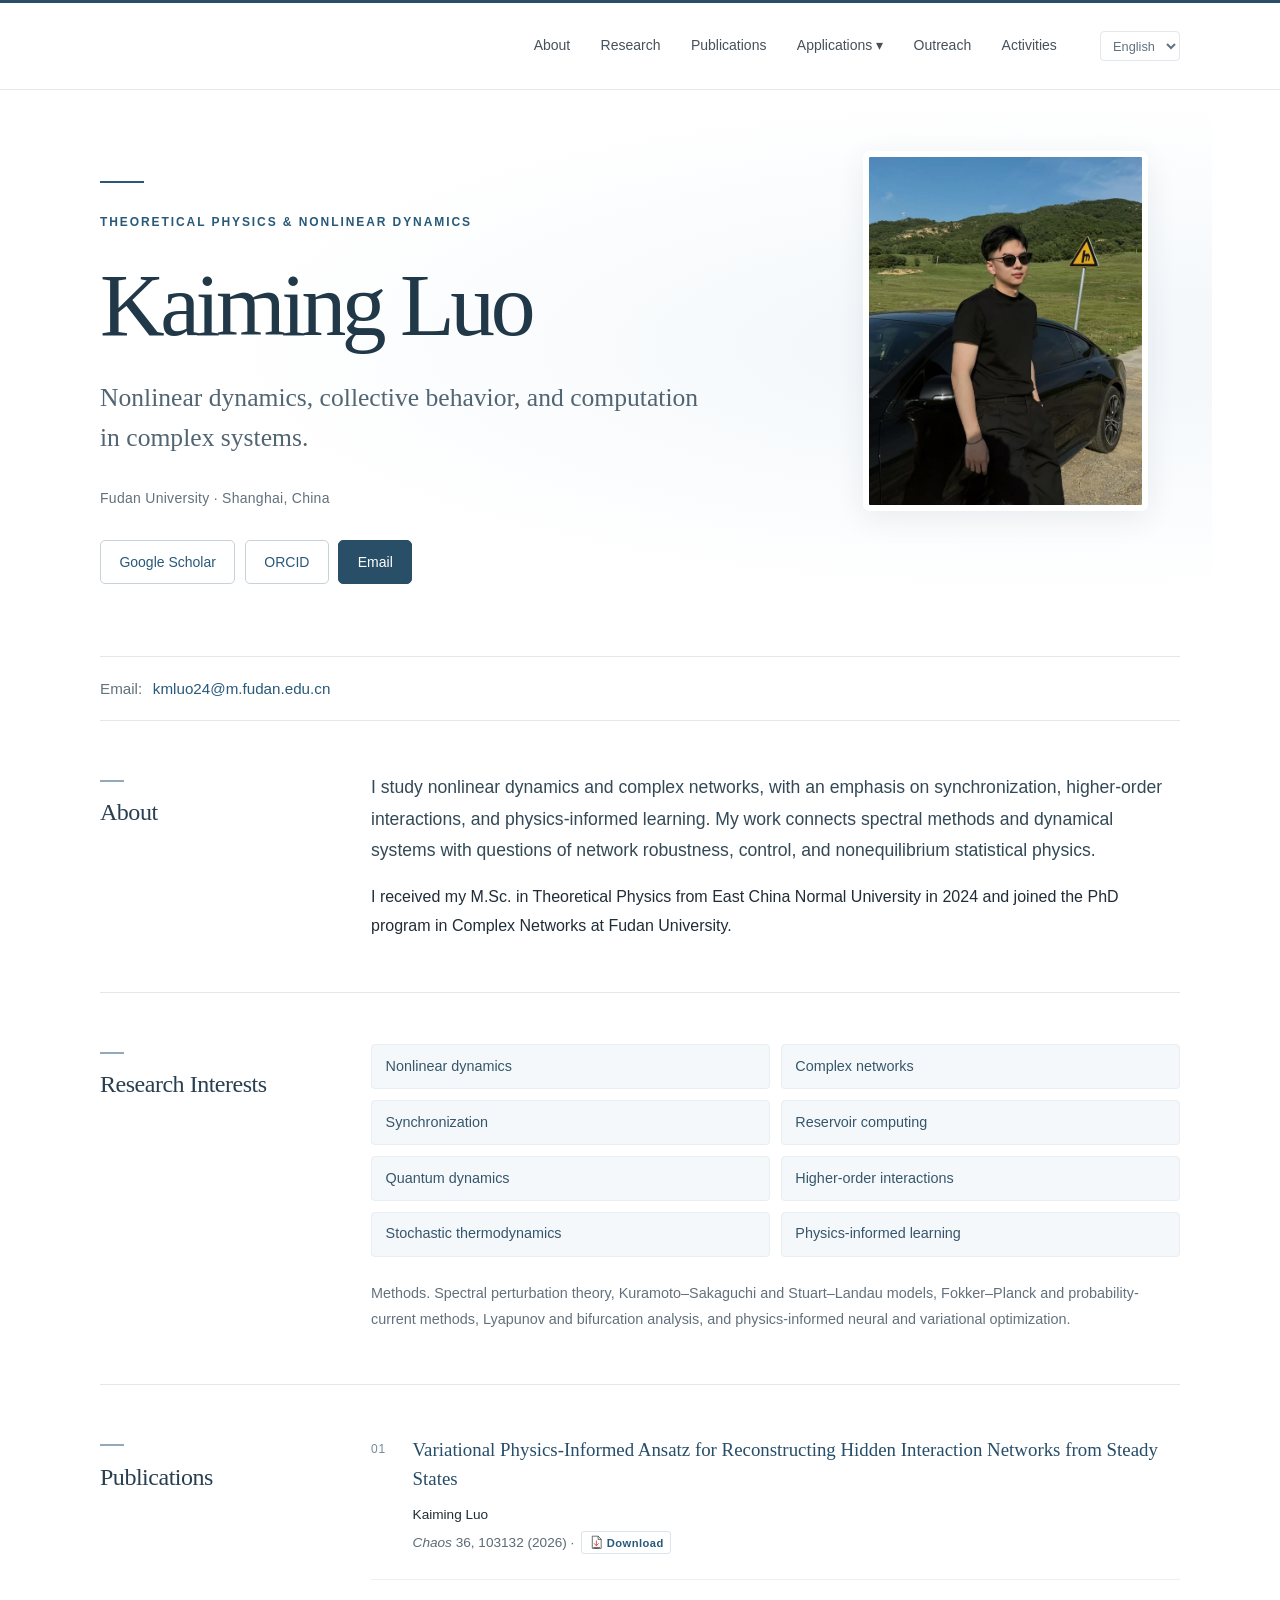
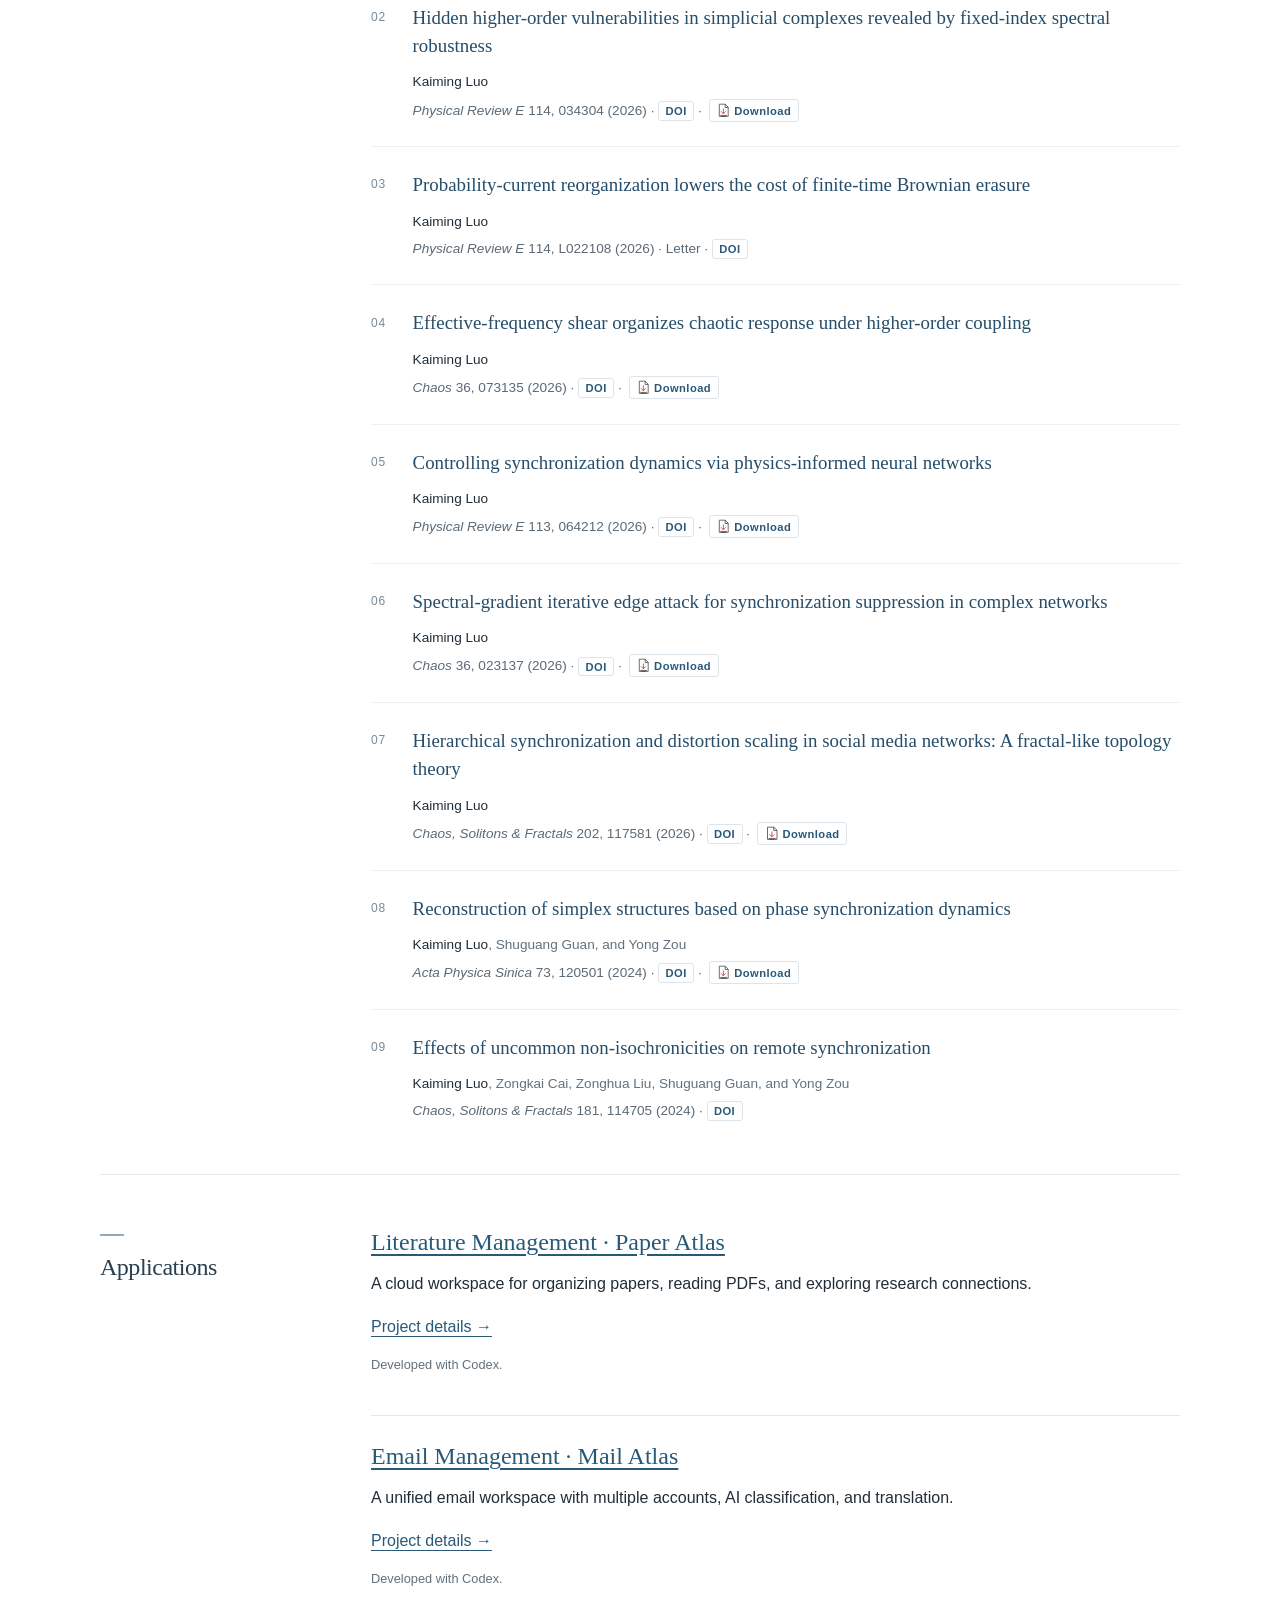
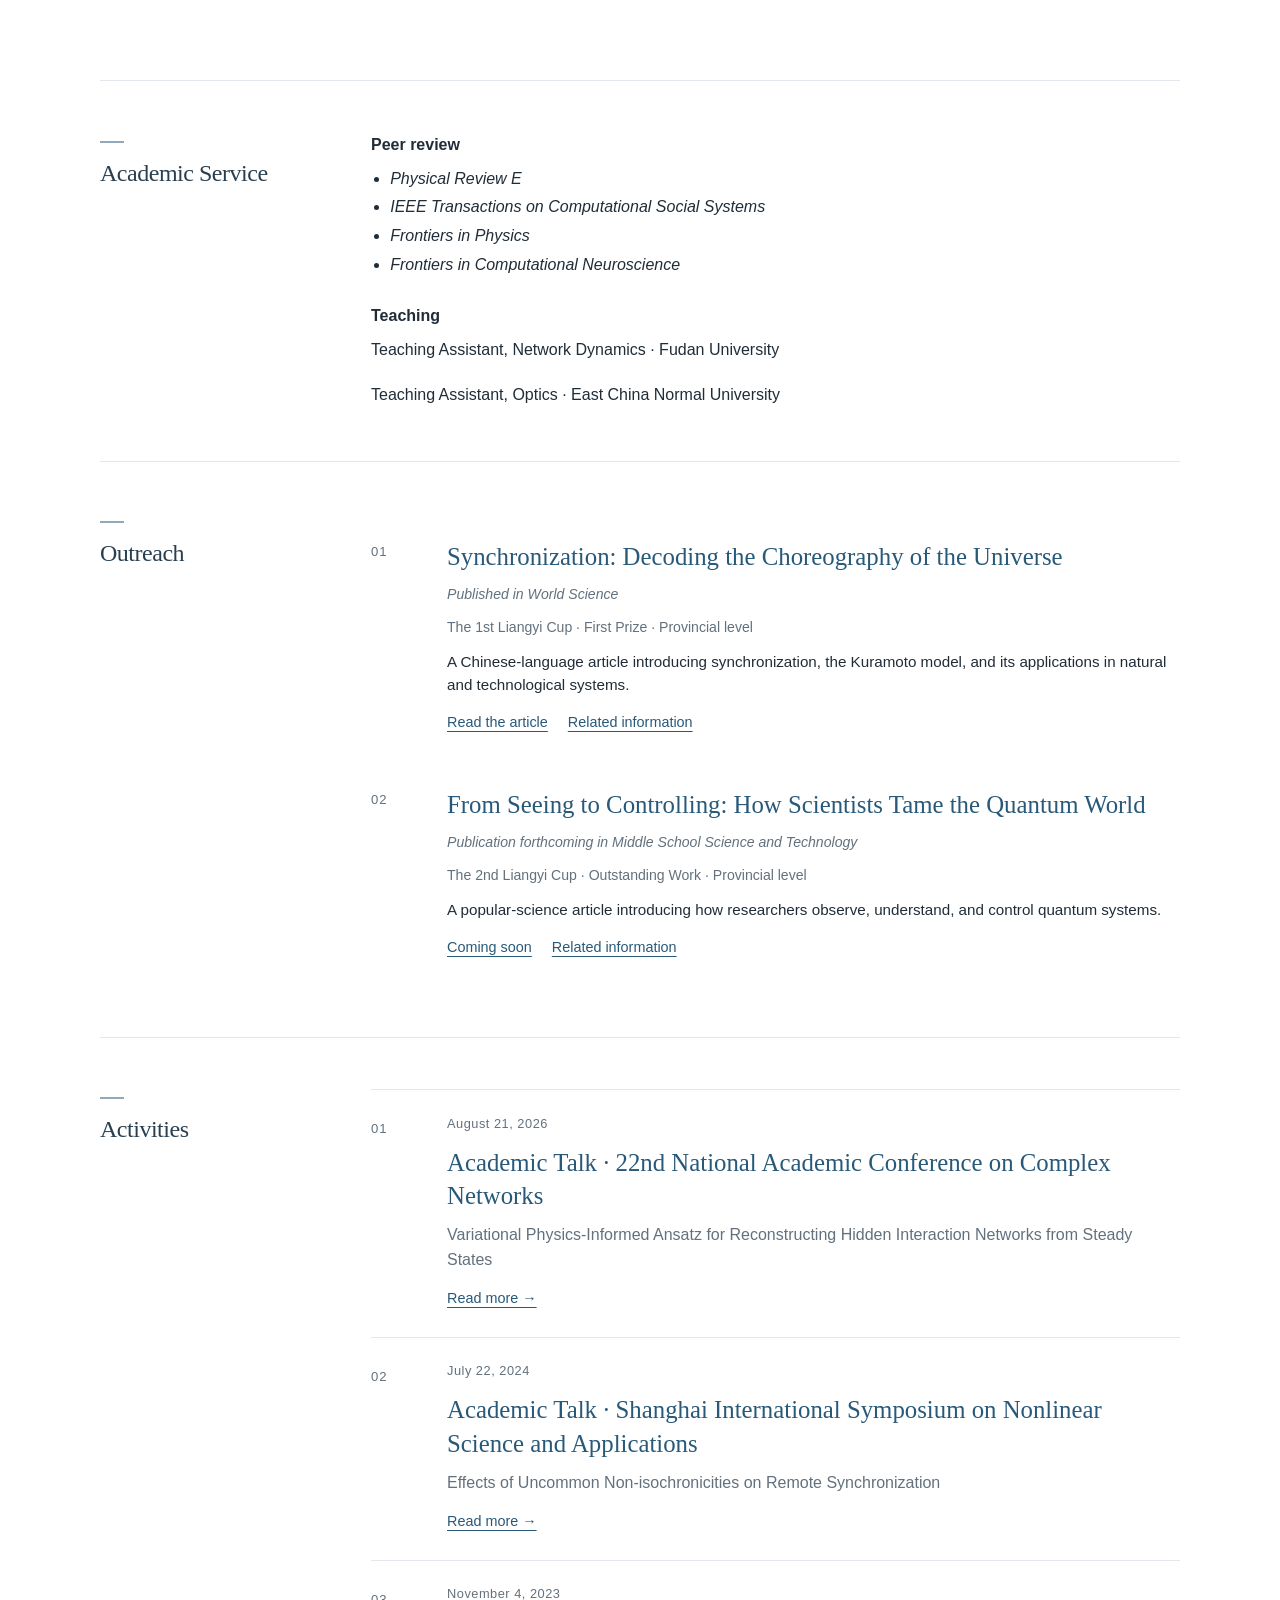
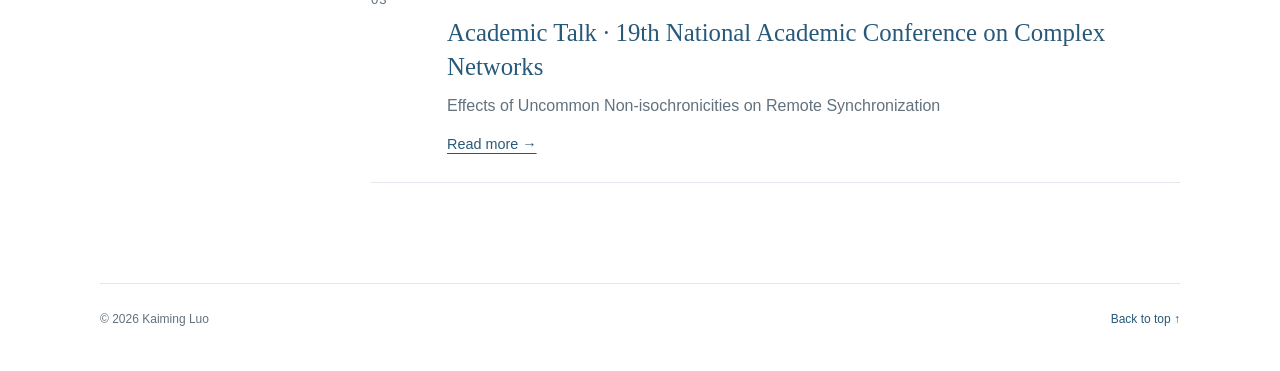
==== index.html @ 59f09edd "Add bilingual application showcase and update Chaos citation" ====
<!doctype html>
<html lang="en">
<head>
  <meta charset="utf-8">
  <meta name="viewport" content="width=device-width, initial-scale=1">
  <meta name="description" content="Kaiming Luo — research interests in nonlinear dynamics, complex networks, synchronization, reservoir computing, and quantum dynamics.">
  <meta name="theme-color" content="#ffffff">
  <title>Kaiming Luo | Academic Website</title>
  <link rel="icon" type="image/svg+xml" href="data:image/svg+xml,%3Csvg xmlns='http://www.w3.org/2000/svg' viewBox='0 0 64 64'%3E%3Crect width='64' height='64' rx='8' fill='%231e4058'/%3E%3Ctext x='32' y='42' text-anchor='middle' font-family='Georgia' font-size='32' fill='white'%3EKL%3C/text%3E%3C/svg%3E">
  <link rel="stylesheet" href="./styles.css?v=20261021">
  <script src="./script.js" defer></script>
  <script src="./activities-data.js" defer></script>
  <script src="./activities.js" defer></script>
  <script src="./language.js?v=20261021" defer></script>
  <script src="./applications.js?v=20261021" defer></script>
</head>
<body>
  <a class="skip-link" href="#main">Skip to content</a>
  <header class="site-header">
    <div class="header-inner">
      
      <nav aria-label="Main navigation">
        <a href="#about">About</a>
        <a href="#research">Research</a>
        <a href="#publications">Publications</a>
        <details class="apps-menu"><summary data-app-text="section">Applications</summary><div class="apps-dropdown"><a href="https://kmluo98.github.io/paper-atlas/" target="_blank" rel="noopener" data-app-text="paper">Literature Management</a><a href="https://kmluo98.github.io/mail/" target="_blank" rel="noopener" data-app-text="mail">Email Management</a></div></details>
        <a href="#outreach">News &amp; Outreach</a>
        <a href="#activities">Activities</a>
      </nav>
      <label class="language-switcher"><span class="sr-only">Language</span><select id="language-select" aria-label="Language"><option value="en">English</option><option value="zh">中文</option></select></label>
    </div>
  </header>

  <main id="main" class="page">
    <section class="intro" id="home" aria-labelledby="name">
      <img class="profile-photo" src="./assets/kaiming-luo.jpg" alt="Kaiming Luo" width="1279" height="1706" fetchpriority="high">
      <p class="eyebrow" data-i18n="eyebrow">Theoretical physics &amp; nonlinear dynamics</p>
      <h1 id="name">Kaiming Luo</h1>
      <p class="intro-text" data-i18n="intro">Nonlinear dynamics, collective behavior,<br class="desktop-break"> and computation in complex systems.</p>
      <p class="affiliation" data-i18n="affiliation">Fudan University · Shanghai, China</p>
      <div class="profile-links" aria-label="Academic profiles and resources">
        <a class="button" href="https://scholar.google.com/citations?user=UyNo1v8AAAAJ&amp;hl=zh-CN">Google Scholar</a>
        <a class="button" href="https://orcid.org/0009-0003-3727-4187">ORCID</a>
        <a class="button" href="mailto:kmluo24@m.fudan.edu.cn">Email</a>
      </div>
    </section>

    <p class="about-email">Email: <a href="mailto:kmluo24@m.fudan.edu.cn">kmluo24@m.fudan.edu.cn</a></p>

    <section class="section" id="about" aria-labelledby="about-title">
      <h2 id="about-title">About</h2>
      <div class="section-content">
<p>I study nonlinear dynamics and complex networks, with an emphasis on synchronization, higher-order interactions, and physics-informed learning. My work connects spectral methods and dynamical systems with questions of network robustness, control, and nonequilibrium statistical physics.</p><p>I received my M.Sc. in Theoretical Physics from East China Normal University in 2024 and joined the PhD program in Complex Networks at Fudan University.</p>
      </div>
    </section>

    <section class="section" id="research" aria-labelledby="research-title">
      <h2 id="research-title">Research Interests</h2>
      <div class="section-content">
<ul class="interests"><li>Nonlinear dynamics</li><li>Complex networks</li><li>Synchronization</li><li>Reservoir computing</li><li>Quantum dynamics</li><li>Higher-order interactions</li><li>Stochastic thermodynamics</li><li>Physics-informed learning</li></ul><p class="research-methods"><strong>Methods.</strong> Spectral perturbation theory, Kuramoto–Sakaguchi and Stuart–Landau models, Fokker–Planck and probability-current methods, Lyapunov and bifurcation analysis, and physics-informed neural and variational optimization.</p>
      </div>
    </section>

    <section class="section" id="publications" aria-labelledby="publications-title">
      <h2 id="publications-title">Publications</h2>
      <div class="section-content">
<ol class="publications"><li><span class="paper-title">Variational Physics-Informed Ansatz for Reconstructing Hidden Interaction Networks from Steady States</span><p class="paper-authors"><strong>Kaiming Luo</strong></p><p class="paper-citation"><em>Chaos</em> 36, 103132 (2026) · <a class="pdf-link" href="https://arxiv.org/pdf/2512.13708" target="_blank" rel="noopener"><img class="pdf-icon" src="./assets/pdf-download.svg" alt="">Download</a></p></li><li><a class="paper-title" href="https://doi.org/10.1103/n4ps-wmd7">Hidden higher-order vulnerabilities in simplicial complexes revealed by fixed-index spectral robustness</a><p class="paper-authors"><strong>Kaiming Luo</strong></p><p class="paper-citation"><em>Physical Review E</em> 114, 034304 (2026) · <a href="https://doi.org/10.1103/n4ps-wmd7">DOI</a> · <a class="pdf-link" href="https://arxiv.org/pdf/2603.24286" target="_blank" rel="noopener"><img class="pdf-icon" src="./assets/pdf-download.svg" alt="">Download</a></p></li><li><a class="paper-title" href="https://doi.org/10.1103/4nmm-611j">Probability-current reorganization lowers the cost of finite-time Brownian erasure</a><p class="paper-authors"><strong>Kaiming Luo</strong></p><p class="paper-citation"><em>Physical Review E</em> 114, L022108 (2026) · Letter · <a href="https://doi.org/10.1103/4nmm-611j">DOI</a></p></li><li><a class="paper-title" href="https://doi.org/10.1063/5.0342399">Effective-frequency shear organizes chaotic response under higher-order coupling</a><p class="paper-authors"><strong>Kaiming Luo</strong></p><p class="paper-citation"><em>Chaos</em> 36, 073135 (2026) · <a href="https://doi.org/10.1063/5.0342399">DOI</a> · <a class="pdf-link" href="https://arxiv.org/pdf/2604.07842" target="_blank" rel="noopener"><img class="pdf-icon" src="./assets/pdf-download.svg" alt="">Download</a></p></li><li><a class="paper-title" href="https://doi.org/10.1103/ymm7-mh1x">Controlling synchronization dynamics via physics-informed neural networks</a><p class="paper-authors"><strong>Kaiming Luo</strong></p><p class="paper-citation"><em>Physical Review E</em> 113, 064212 (2026) · <a href="https://doi.org/10.1103/ymm7-mh1x">DOI</a> · <a class="pdf-link" href="https://arxiv.org/pdf/2601.00178" target="_blank" rel="noopener"><img class="pdf-icon" src="./assets/pdf-download.svg" alt="">Download</a></p></li><li><a class="paper-title" href="https://doi.org/10.1063/5.0311738">Spectral-gradient iterative edge attack for synchronization suppression in complex networks</a><p class="paper-authors"><strong>Kaiming Luo</strong></p><p class="paper-citation"><em>Chaos</em> 36, 023137 (2026) · <a href="https://doi.org/10.1063/5.0311738">DOI</a> · <a class="pdf-link" href="https://arxiv.org/pdf/2505.06489" target="_blank" rel="noopener"><img class="pdf-icon" src="./assets/pdf-download.svg" alt="">Download</a></p></li><li><a class="paper-title" href="https://doi.org/10.1016/j.chaos.2025.117581">Hierarchical synchronization and distortion scaling in social media networks: A fractal-like topology theory</a><p class="paper-authors"><strong>Kaiming Luo</strong></p><p class="paper-citation"><em>Chaos, Solitons &amp; Fractals</em> 202, 117581 (2026) · <a href="https://doi.org/10.1016/j.chaos.2025.117581">DOI</a> · <a class="pdf-link" href="https://arxiv.org/pdf/2505.05769" target="_blank" rel="noopener"><img class="pdf-icon" src="./assets/pdf-download.svg" alt="">Download</a></p></li><li><a class="paper-title" href="https://doi.org/10.7498/aps.73.20240334">Reconstruction of simplex structures based on phase synchronization dynamics</a><p class="paper-authors"><strong>Kaiming Luo</strong>, Shuguang Guan, and Yong Zou</p><p class="paper-citation"><em>Acta Physica Sinica</em> 73, 120501 (2024) · <a href="https://doi.org/10.7498/aps.73.20240334">DOI</a> · <a class="pdf-link" href="./assets/reconstruction-simplex-structures.pdf" download><img class="pdf-icon" src="./assets/pdf-download.svg" alt="">Download</a></p></li><li><a class="paper-title" href="https://doi.org/10.1016/j.chaos.2024.114705">Effects of uncommon non-isochronicities on remote synchronization</a><p class="paper-authors"><strong>Kaiming Luo</strong>, Zongkai Cai, Zonghua Liu, Shuguang Guan, and Yong Zou</p><p class="paper-citation"><em>Chaos, Solitons &amp; Fractals</em> 181, 114705 (2024) · <a href="https://doi.org/10.1016/j.chaos.2024.114705">DOI</a></p></li></ol>
      </div>
    </section>

    <section class="section" id="applications" aria-labelledby="applications-title"><h2 id="applications-title" data-app-text="section">Applications</h2><div class="section-content">
<article class="application-entry"><h3><a href="https://kmluo98.github.io/paper-atlas/" target="_blank" rel="noopener" data-app-text="paper">Literature Management</a></h3><p data-app-text="paperBrief">A cloud workspace for organizing papers, reading PDFs, and exploring research connections.</p><a href="./application.html?project=paper" data-app-text="details">Project details →</a><p class="muted app-credit" data-app-text="credit">Developed with Codex.</p></article>
<article class="application-entry"><h3><a href="https://kmluo98.github.io/mail/" target="_blank" rel="noopener" data-app-text="mail">Email Management</a></h3><p data-app-text="mailBrief">A unified email workspace with multiple accounts, AI classification, and translation.</p><a href="./application.html?project=mail" data-app-text="details">Project details →</a><p class="muted app-credit" data-app-text="credit">Developed with Codex.</p></article>
</div></section>
    <section class="section" id="service" aria-labelledby="service-title">
      <h2 id="service-title">Academic Service</h2>
      <div class="section-content">
<h3>Peer review</h3><ul class="plain-list"><li><em>Physical Review E</em></li><li><em>IEEE Transactions on Computational Social Systems</em></li><li><em>Frontiers in Physics</em></li><li><em>Frontiers in Computational Neuroscience</em></li></ul><h3 data-i18n="teaching">Teaching</h3><p data-i18n="teachingNetwork">Teaching Assistant, Network Dynamics · Fudan University</p><p data-i18n="teachingOptics">Teaching Assistant, Optics · East China Normal University</p>
      </div>
    </section>
    <section class="section" id="outreach" aria-labelledby="outreach-title">
      <h2 id="outreach-title">Outreach</h2>
      <div class="section-content">
        <article class="outreach-item"><span class="activity-number">01</span><div class="outreach-item-body"><h3 data-i18n="outreach-headline">同步：解码万物共舞的奥秘</h3><p class="muted" data-i18n="outreachMetaPublication">Published in World Science</p><p class="muted" data-i18n="outreachMetaAward">The 1st Liangyi Cup · First Prize · Provincial level</p><p data-i18n="outreachBody">一篇面向公众介绍同步现象、Kuramoto 模型及其在自然和技术系统中应用的科普文章。</p><a data-i18n="outreachRead" href="https://worldscience.cn/c/2026-01-28/666451.shtml" target="_blank" rel="noopener">Read the article</a><a style="margin-left:1.25rem" data-i18n="outreachInfoLink" href="http://www.journal.sh.cn/CN/news/news1077.shtml" target="_blank" rel="noopener">Related information</a></div></article><article class="outreach-item"><span class="activity-number">02</span><div class="outreach-item-body"><h3 data-i18n="outreach2Headline">From Seeing to Controlling: How Scientists Tame the Quantum World</h3><p class="muted" data-i18n="outreach2MetaPublication">Publication forthcoming in Middle School Science and Technology</p><p class="muted" data-i18n="outreach2MetaAward">The 2nd Liangyi Cup · Outstanding Work · Provincial level</p><p data-i18n="outreach2Body">A popular-science article introducing how researchers observe, understand, and control quantum systems.</p><a href="#" data-i18n="outreach2Read" aria-disabled="true">Coming soon</a><a style="margin-left:1.25rem" data-i18n="outreach2InfoLink" href="https://mp.weixin.qq.com/s/qUAKC9-eRaUf9OOSz7o6Yg" target="_blank" rel="noopener">Related information</a></div></article>
      </div>
    </section>
    <section class="section" id="activities" aria-labelledby="activities-title">
      <h2 id="activities-title">Activities</h2>
      <div class="section-content" data-activities="latest"><p class="muted">Loading activities…</p></div>
    </section>
  </main>

  <footer class="site-footer">
    <span>&copy; <span id="year">2026</span> Kaiming Luo</span>
    <a href="#home">Back to top <span aria-hidden="true">↑</span></a>
  </footer>
</body>
</html>
---- styles.css ----
:root {
  color-scheme: light;
  --ink: #222a30;
  --muted: #616970;
  --accent: #254f6c;
  --line: #e3e7ea;
  font-family: -apple-system, BlinkMacSystemFont, "Segoe UI", Arial, sans-serif;
  font-size: 16px;
}
* { box-sizing: border-box; }
body { margin: 0; background: #fff; color: var(--ink); line-height: 1.75; }
a { color: var(--accent); text-underline-offset: 4px; }
a:hover { color: #102f46; text-decoration: underline; }
a:focus-visible, button:focus-visible { outline: 2px solid var(--accent); outline-offset: 5px; }
.skip-link { position: absolute; left: 1rem; top: -5rem; background: #fff; padding: .5rem 1rem; z-index: 10; }
.skip-link:focus { top: .5rem; }
.site-header { border-bottom: 1px solid var(--line); }
.header-inner, .page, .site-footer { width: min(100% - 3rem, 960px); margin-inline: auto; }
.header-inner { min-height: 88px; display: flex; justify-content: space-between; align-items: center; gap: 1.5rem; }
.wordmark { font-family: Georgia, "Times New Roman", serif; font-size: 1.25rem; font-weight: 700; color: var(--ink); text-decoration: none; }
nav { display: flex; flex-wrap: wrap; gap: 1.65rem; }
nav a { font-size: .9rem; color: #46515a; text-decoration: none; }
.intro { padding: 5.4rem 0 4.6rem; }
.eyebrow { margin: 0 0 1.1rem; font-size: .78rem; letter-spacing: .12em; text-transform: uppercase; color: var(--accent); font-weight: 600; }
h1, h2 { font-family: Georgia, "Times New Roman", serif; font-weight: 400; }
h1 { margin: 0; font-size: clamp(2.8rem, 6vw, 4rem); letter-spacing: -.035em; line-height: 1.15; }
.intro-text { margin: 1.35rem 0 1.8rem; font-size: 1.2rem; line-height: 1.65; color: #545e65; }
.profile-links { display: flex; flex-wrap: wrap; gap: .6rem; }
.button { display: inline-flex; align-items: center; flex-wrap: wrap; gap: .3rem; justify-content: center; min-height: 42px; border: 1px solid #c8d2d9; border-radius: 3px; padding: .45rem .95rem; font: inherit; font-size: .875rem; line-height: 1.5; color: var(--accent); background: #fff; text-decoration: none; }
a.button:hover { border-color: var(--accent); background: #f5f8fa; text-decoration: none; }
.button:disabled { color: #68737a; border-color: #dce1e5; background: #fafbfc; cursor: not-allowed; }
.button-note { font-size: .8rem; }
.availability { font-size: .8rem; color: var(--muted); margin: .75rem 0 0; }
.section { display: grid; grid-template-columns: 220px minmax(0, 1fr); gap: 2.5rem; padding: 2.4rem 0; border-top: 1px solid var(--line); scroll-margin-top: 2rem; }
h2 { margin: .1rem 0 0; font-size: 1.35rem; line-height: 1.4; }
p { margin: 0 0 1rem; }
.section-content > :last-child { margin-bottom: 0; }
.muted { color: var(--muted); }
.interests { display: grid; grid-template-columns: 1fr 1fr; gap: .55rem 1.5rem; list-style: none; margin: 0; padding: 0; }
.interests li { padding-left: 1rem; position: relative; }
.interests li::before { content: ""; position: absolute; width: 4px; height: 4px; border-radius: 50%; background: var(--accent); left: 0; top: .78rem; }
.site-footer { margin-top: 2rem; padding: 1.5rem 0 2rem; border-top: 1px solid var(--line); display: flex; justify-content: space-between; gap: 1rem; color: var(--muted); font-size: .8rem; }
.site-footer a { text-decoration: none; }
.affiliation { color: var(--muted); margin: -1rem 0 1.5rem; font-size: .95rem; }
h3 { font-size: 1rem; line-height: 1.55; margin: 0 0 .45rem; font-weight: 600; }
.research-methods { margin-top: 1.5rem; color: var(--muted); }
.publications { margin: 0; padding-left: 1.4rem; }
.publications li { padding-left: .35rem; margin-bottom: 1.7rem; }
.publications li:last-child { margin-bottom: 0; }
.publications li::marker { color: var(--muted); font-size: .85rem; }
.paper-title { font-weight: 600; text-decoration: none; line-height: 1.55; }
.paper-authors, .paper-citation { font-size: .9rem; line-height: 1.65; margin: .3rem 0 0; }
.paper-authors { color: var(--muted); }
.paper-authors strong { color: var(--ink); font-weight: 500; }
.project + .project { margin-top: 1.8rem; }
.project p { margin-bottom: .45rem; }
.project > a { font-size: .9rem; }
.plain-list { padding-left: 1.2rem; margin: 0 0 1.5rem; }
.education-item { margin-bottom: 1.4rem; }
.education-item p { margin-bottom: .35rem; font-size: .95rem; }
.subheading { margin-bottom: 1.25rem; }
.cv-page { max-width: 850px; padding-bottom: 3rem; }
.cv-actions { padding-top: 1.5rem; align-items: center; justify-content: space-between; }
.cv-page .intro { padding: 3rem 0 2rem; }
.cv-page .intro h1 { margin-bottom: 1rem; }
.cv-section { border-top: 1px solid var(--line); padding: 1.75rem 0; }
.cv-section > h2 { margin-bottom: 1.2rem; }
@media (max-width: 700px) {
  .header-inner, .page, .site-footer { width: min(100% - 2.5rem, 960px); }
  .header-inner { flex-direction: column; align-items: flex-start; padding-block: 1.1rem; gap: .6rem; }
  nav { gap: .35rem 1.25rem; }
  nav a { padding-block: .4rem; }
  .intro { padding: 3.5rem 0 3rem; }
  .section { grid-template-columns: 1fr; gap: 1rem; padding-block: 2rem; }
  .desktop-break { display: none; }
}
@media (max-width: 400px) {
  .interests { grid-template-columns: 1fr; }
  .site-footer { flex-wrap: wrap; }
}
@media print {
  .cv-actions { display: none; }
  .cv-section { padding-block: 1rem; }
  .publications li, .education-item { break-inside: avoid; }
  a { color: inherit; text-decoration: none; }
  .site-header, .profile-links, .availability, .skip-link, .site-footer a, .button { display: none; }
  .page, .site-footer { width: 100%; }
  .intro { padding: 0 0 1.5rem; }
  .section { padding-block: 1rem; break-inside: avoid; }
}

/* Refined editorial layout: quiet blue accents and a clear reading rhythm. */
@media screen {
  :root { --ink: #202d38; --accent: #285979; --muted: #62717d; --line: #e2e8ed; }
  body { line-height: 1.8; -webkit-font-smoothing: antialiased; }
  .header-inner, .page, .site-footer { width: min(100% - 5rem, 1080px); }
  .site-header { background: #fff; border-top: 3px solid #284e68; }
  .header-inner { min-height: 86px; }
  .wordmark { font-weight: 400; font-size: 1.35rem; letter-spacing: -.035em; }
  nav { gap: 1.9rem; }
  nav a { padding: .6rem 0; font-size: .875rem; }
  nav a[aria-current="location"] { color: var(--accent); text-decoration: underline; text-decoration-thickness: 2px; text-underline-offset: 9px; }
  .intro { position: relative; padding: 5.7rem 0 4.5rem; border-bottom: 0; }
  .intro::before { content: ""; display: block; width: 44px; height: 2px; background: var(--accent); margin-bottom: 1.8rem; }
  .eyebrow { font-size: .75rem; letter-spacing: .16em; margin-bottom: 1.2rem; }
  h1 { font-size: clamp(3.5rem, 7vw, 5.6rem); letter-spacing: -.05em; color: #203848; }
  .intro-text { font-family: Georgia, "Times New Roman", serif; font-size: clamp(1.2rem, 2.3vw, 1.6rem); color: #526573; line-height: 1.55; margin-top: 1.4rem; margin-bottom: 1.8rem; }
  .affiliation { font-size: .875rem; margin: 0 0 1.8rem; letter-spacing: .02em; }
  .profile-links { gap: .6rem; }
  .button { border-radius: 5px; min-height: 44px; padding: .55rem 1.15rem; font-weight: 500; }
  .profile-links a:last-child, #cv .button { background: #284e68; color: white; border-color: #284e68; }
  .profile-links a:last-child:hover, #cv .button:hover { background: #1c3b51; }
  .button:disabled { background: white; border-color: #e2e7eb; color: #707b84; }
  .availability { margin-top: .9rem; font-size: .75rem; }
  .section { grid-template-columns: 215px minmax(0, 1fr); gap: 3.5rem; padding: 3.2rem 0; }
  .section > h2 { font-size: 1.5rem; color: #293f50; letter-spacing: -.02em; max-width: 190px; }
  .section > h2::before { content: ""; display: block; width: 24px; height: 2px; background: #91a9b9; margin: .4rem 0 .9rem; }
  #about .section-content p:first-child { font-size: 1.1rem; color: #334957; }
  .interests { gap: .65rem; }
  .interests li { padding: .55rem .85rem; background: #f5f8fa; border: 1px solid #e9eef2; border-radius: 4px; font-size: .9rem; color: #36566c; }
  .interests li::before { display: none; }
  .research-methods { font-size: .9rem; line-height: 1.85; margin-top: 1.4rem; }
  .publications { list-style: none; padding: 0; counter-reset: publication; }
  .publications li { counter-increment: publication; position: relative; margin: 0; padding: 1.5rem 0 1.5rem 2.6rem; border-bottom: 1px solid #eaf0f3; }
  .publications li:first-child { padding-top: 0; }
  .publications li:last-child { padding-bottom: 0; border: 0; }
  .publications li::before { content: counter(publication, decimal-leading-zero); position: absolute; left: 0; top: 1.7rem; font-size: .75rem; font-variant-numeric: tabular-nums; color: #758a99; letter-spacing: .06em; }
  .publications li:first-child::before { top: .2rem; }
  .paper-title { display: inline-block; font-family: Georgia, "Times New Roman", serif; font-size: 1.18rem; font-weight: 400; line-height: 1.5; color: #264d69; }
  .paper-authors { margin-top: .6rem; font-size: .85rem; }
  .paper-citation { font-size: .85rem; color: #5b6a76; }
  .paper-citation a { display: inline-block; font: 600 .7rem -apple-system, BlinkMacSystemFont, "Segoe UI", sans-serif; letter-spacing: .04em; text-decoration: none; border: 1px solid #dce5eb; border-radius: 3px; padding: .18rem .4rem; }
  #projects .section-content { display: grid; grid-template-columns: 1fr 1fr; gap: 1rem; }
  .project { padding: 1.4rem; border: 1px solid #e0e7ed; border-radius: 6px; background: #fcfdfe; }
  .project + .project { margin: 0; }
  .project h3 { font-family: Georgia, "Times New Roman", serif; font-size: 1.15rem; font-weight: 400; line-height: 1.45; margin-bottom: .8rem; color: #29485f; }
  .project p { font-size: .9rem; color: #5d6b76; margin-bottom: 1rem; line-height: 1.8; }
  .project > a { font-size: .8rem; }
  .education-item { position: relative; padding: 0 0 1.6rem 1.4rem; margin: 0; border-left: 1px solid #dce5eb; }
  .education-item::before { content: ""; position: absolute; left: -4px; top: .6rem; width: 7px; height: 7px; background: #65879d; border-radius: 50%; }
  .education-item h3 { font-size: 1rem; }
  .education-item p { font-size: .875rem; }
  .education-item:last-of-type { border-left-color: transparent; }
  #contact { margin-top: .5rem; padding: 2.5rem; border: 1px solid #e2e9ee; border-radius: 7px; background: #f6f9fb; grid-template-columns: 175px minmax(0, 1fr); }
  #contact .section-content > p:first-child { font-size: .9rem; color: var(--muted); }
  #contact a[href^="mailto:"] { font-family: Georgia, "Times New Roman", serif; font-size: clamp(1rem, 2.7vw, 1.6rem); text-decoration: none; overflow-wrap: anywhere; }
  #contact .section-content > p:nth-child(3), #contact .section-content > p:last-child { font-size: .875rem; }
  .site-footer { margin-top: 3rem; padding: 1.6rem 0 2.5rem; font-size: .75rem; }
  .cv-page { max-width: 850px; }
  .cv-page .intro { padding-top: 2rem; }
  .cv-page .intro::before { display: none; }
  .cv-page h1 { font-size: 3.4rem; }
}
@media screen and (max-width: 900px) {
  .section { grid-template-columns: 175px minmax(0, 1fr); gap: 2rem; }
  #projects .section-content { grid-template-columns: 1fr; }
  #contact { grid-template-columns: 145px minmax(0, 1fr); padding: 2rem; }
}
@media screen and (max-width: 700px) {
  .header-inner, .page, .site-footer { width: calc(100% - 2.5rem); }
  .header-inner { padding-block: 1rem; gap: .5rem; }
  nav { gap: .2rem 1.2rem; }
  nav a { font-size: .85rem; }
  .intro { padding: 3.2rem 0; }
  .intro::before { margin-bottom: 1.5rem; }
  h1 { font-size: clamp(3rem, 12vw, 4.5rem); }
  .eyebrow { font-size: .7rem; letter-spacing: .1em; }
  .section { grid-template-columns: 1fr; gap: 1.5rem; padding-block: 2.4rem; }
  .section > h2 { max-width: none; font-size: 1.5rem; }
  .section > h2::before { display: none; }
  .interests { grid-template-columns: 1fr 1fr; }
  .interests li { font-size: .85rem; }
  #contact { grid-template-columns: 1fr; gap: 1.2rem; padding: 1.5rem; }
  .publications li { padding-left: 2rem; }
  .paper-title { font-size: 1.1rem; }
  .cv-actions { flex-wrap: wrap; }
}
@media screen and (max-width: 380px) {
  .interests { grid-template-columns: 1fr; }
}
@media (prefers-reduced-motion: no-preference) {
  a.button { transition: background-color .15s ease, border-color .15s ease; }
}

/* Static scientific ornament; separate from the reading column. */
.dynamics-art { display: none; }
@media screen {
  #home { isolation: isolate; }
  #home::after { content: ""; position: absolute; z-index: -1; inset: 1rem -2rem; pointer-events: none; background: radial-gradient(ellipse at 85% 45%, #f1f6fa 0%, transparent 60%); }
  .dynamics-art { display: block; position: absolute; right: -1rem; top: 3.3rem; width: 43%; height: auto; pointer-events: none; z-index: -1; }
  #home > :not(.dynamics-art) { max-width: 57%; }
}
@media screen and (max-width: 900px) {
  .dynamics-art { width: 37%; top: 5rem; right: -1rem; opacity: .8; }
  #home > :not(.dynamics-art) { max-width: 65%; }
}
@media screen and (max-width: 700px) {
  #home { padding-bottom: 1.5rem; }
  #home > :not(.dynamics-art) { max-width: 100%; }
  .dynamics-art { position: relative; float: none; top: auto; right: auto; width: min(85%, 310px); margin: 1.5rem auto 0; opacity: .9; }
  #home { display: flex; flex-direction: column; }
  #home::before { order: -2; flex-shrink: 0; }
  .dynamics-art { order: 1; }
  #home::after { inset: 0; background: radial-gradient(ellipse at 50% 85%, #f1f6fa, transparent 65%); }
}

.about-email { margin: 0; padding: 1.1rem 0; border-top: 1px solid var(--line); color: var(--muted); font-size: .95rem; }
.about-email a { margin-left: .4rem; overflow-wrap: anywhere; text-decoration: none; }
.about-email a:hover { text-decoration: underline; }
.language-switcher { margin-left: 1.2rem; display: inline-flex; align-items: center; gap: .3rem; }
nav { margin-left: auto; }
.language-switcher select { border: 1px solid var(--line); border-radius: 4px; padding: .35rem .5rem; color: var(--muted); background: #fff; font: inherit; font-size: .8rem; }
.sr-only { position: absolute; width: 1px; height: 1px; padding: 0; margin: -1px; overflow: hidden; clip: rect(0,0,0,0); white-space: nowrap; border: 0; }
.outreach-item { padding: 1.35rem 1.5rem; border: 1px solid var(--line); border-radius: 6px; background: #fcfdfe; }
.outreach-item h3 { font-family: Georgia, serif; font-size: 1.2rem; font-weight: 400; color: var(--accent); }
.outreach-item p { font-size: .9rem; }
.pdf-link { display: inline-flex; align-items: center; gap: .28rem; margin-left: .2rem; color: var(--accent); text-decoration: none; white-space: nowrap; }
.pdf-link:hover { text-decoration: underline; }
.pdf-icon { display: inline-block; width: .95rem; height: .95rem; object-fit: contain; vertical-align: -0.18rem; margin-right: .18rem; }
.pdf-link { border: 1px solid #dce5eb; border-radius: 3px; padding: .08rem .38rem; }

/* Activities: image-led summaries and a quiet long-form reading page. */
.activity-card { display: block; overflow: hidden; border: 1px solid var(--line); border-radius: 6px; color: var(--ink); text-decoration: none; background: #fff; }
.activity-card:hover { color: var(--ink); text-decoration: none; border-color: #a0b6c5; }
.activity-image { display: block; width: 100%; height: auto; aspect-ratio: 8 / 5; object-fit: cover; background: #f2f6f9; }
.activity-card-content { padding: 1.5rem; }
.activity-date { display: block; font-size: .8rem; letter-spacing: .04em; color: var(--muted); margin-bottom: .7rem; }
.activity-card h3 { font-family: Georgia, serif; color: var(--accent); font-size: 1.45rem; font-weight: 400; line-height: 1.4; }
.activity-subtitle { color: var(--muted); font-size: .95rem; margin: .65rem 0 1.2rem; }
.activity-read-more { color: var(--accent); font-size: .875rem; text-decoration: underline; text-underline-offset: 4px; }
.activity-archive-link { display: inline-block; margin-top: 1rem; font-size: .9rem; }
.activities-page, .activity-detail-page { min-height: 60vh; padding-bottom: 3rem; }
.activity-grid { display: grid; grid-template-columns: repeat(2, minmax(0, 1fr)); gap: 2rem; }
.activity-detail-header { margin: 3rem 0 2.5rem; }
.activity-detail-header h1, [data-activities="detail"] > h1 { font-size: clamp(2rem, 4vw, 3.5rem); line-height: 1.2; }
.activity-detail-subtitle { font-size: 1.2rem; color: var(--muted); margin-top: 1.4rem; max-width: 760px; }
.activity-back { display: inline-block; margin-top: 2.5rem; font-size: .9rem; }
.activity-detail-page { max-width: 900px; }
.activity-figure { margin: 0 0 2.5rem; }
.activity-figure .activity-image { aspect-ratio: auto; object-fit: contain; border-radius: 5px; }
.activity-figure figcaption { margin-top: .6rem; font-size: .85rem; color: var(--muted); }
.activity-prose { max-width: 720px; margin-inline: auto; font-size: 1.05rem; line-height: 1.9; overflow-wrap: anywhere; }
@media (max-width: 700px) {
  .activity-grid { grid-template-columns: 1fr; }
  .activity-card-content { padding: 1.2rem; }
  .activity-detail-header { margin-top: 2rem; }
}

/* Personal portrait, with the original image preserved. */
@media screen {
  #home .profile-photo { display: block; position: absolute; right: 2rem; top: 3.8rem; width: 285px; height: 360px; max-width: 32%; object-fit: cover; object-position: 50% 38%; border-radius: 7px; border: 6px solid white; box-shadow: 0 8px 30px #20384815; }
}
@media screen and (max-width: 900px) {
  #home .profile-photo { right: 0; width: 230px; height: 310px; top: 5rem; }
}
@media screen and (max-width: 700px) {
  #home .profile-photo { position: static; order: 1; width: 240px; height: 300px; max-width: 100%; margin: 2rem auto 1rem; }
}
@media print { .profile-photo { display: none; } }

.activity-gallery { display: grid; grid-template-columns: repeat(2, minmax(0, 1fr)); gap: 1.25rem; margin: 0 0 2.5rem; }
.activity-gallery .activity-figure { margin: 0; }
.activity-gallery .activity-image { aspect-ratio: 4 / 3; object-fit: cover; border-radius: 5px; }
.activity-gallery figcaption { margin-top: .5rem; font-size: .82rem; line-height: 1.55; color: var(--muted); }
#activities .activity-card { max-width: 720px; }
@media (max-width: 700px) { .activity-gallery { grid-template-columns: 1fr; } }
/* Publication-style activity list */
.activity-row { display:grid; grid-template-columns: 3.5rem 1fr; gap:1.25rem; align-items:start; padding:1.35rem 0 1.5rem; border-top:1px solid var(--line); color:var(--ink); text-decoration:none; }
.activity-row:last-child { border-bottom:1px solid var(--line); }
.activity-row:hover { color:var(--ink); text-decoration:none; }
.activity-number { color:var(--muted); font-size:.82rem; letter-spacing:.08em; padding-top:.35rem; }
.activity-row-body { min-width:0; }
.activity-row h3 { margin:.35rem 0 .65rem; font-family:Georgia,serif; color:var(--accent); font-size:clamp(1.15rem,2.2vw,1.55rem); font-weight:400; line-height:1.35; }
.activity-row .activity-subtitle { margin:0 0 .7rem; color:var(--muted); font-size:1rem; line-height:1.55; }
.activity-row .activity-read-more { color:var(--accent); font-size:.9rem; }
.activity-row > .activity-image { width:120px; height:82px; object-fit:cover; grid-column:1 / -1; border-radius:4px; }
.activity-row:has(> .activity-image) { grid-template-columns:3.5rem 1fr; }
@media (min-width:700px) { .activity-row > .activity-image { grid-column:2; grid-row:1; width:180px; height:120px; justify-self:end; margin-left:1rem; } .activity-row > .activity-image + .activity-row-body { grid-column:2; padding-right:210px; } }
/* Publication-style outreach entry */
.outreach-item { display:grid; grid-template-columns:3.5rem 1fr; gap:1.25rem; padding:1.35rem 0 1.5rem; border-top:1px solid var(--line); background:transparent; border-radius:0; }
.outreach-item:last-child { border-bottom:1px solid var(--line); }
.outreach-item .activity-number { padding-top:.35rem; }
.outreach-item-body h3 { margin:.35rem 0 .65rem; font-family:Georgia,serif; font-size:clamp(1.15rem,2.2vw,1.55rem); font-weight:400; color:var(--accent); line-height:1.35; }
.outreach-item-body p { margin:0 0 .7rem; font-size:.95rem; line-height:1.55; }
.outreach-item-body .muted { color:var(--muted); font-size:.88rem; }
.outreach-item-body a { color:var(--accent); font-size:.9rem; }
/* Outreach entries are deliberately borderless. */
.outreach-item,
.outreach-item:last-child { border: 0 !important; border-radius: 0 !important; background: transparent !important; }
/* Journal names in outreach metadata */
.outreach-item [data-i18n="outreachMetaPublication"],
.outreach-item [data-i18n="outreach2MetaPublication"] { font-style: italic; }
.apps-menu{position:relative;font-size:.875rem;color:#46515a}.apps-menu summary{cursor:pointer;padding:.6rem 0;list-style:none}.apps-menu summary::after{content:' ▾'}.apps-dropdown{position:absolute;right:0;top:100%;min-width:245px;padding:.5rem 1rem;background:white;border:1px solid var(--line);box-shadow:0 8px 24px #20384812;z-index:20}.apps-dropdown a{display:block;padding:.65rem 0;line-height:1.5}.application-entry{padding:0 0 1.5rem;margin:0 0 1.5rem;border-bottom:1px solid var(--line)}.application-entry:last-child{border:0;margin-bottom:0}.application-entry h3{font:400 1.5rem/1.4 Georgia,serif;margin:0 0 .7rem}.application-entry p{line-height:1.65}.app-credit{font-size:.8rem;margin-top:.75rem}@media(max-width:600px){.apps-menu summary{padding:.4rem 0}.apps-dropdown{left:0;right:auto;min-width:220px}}
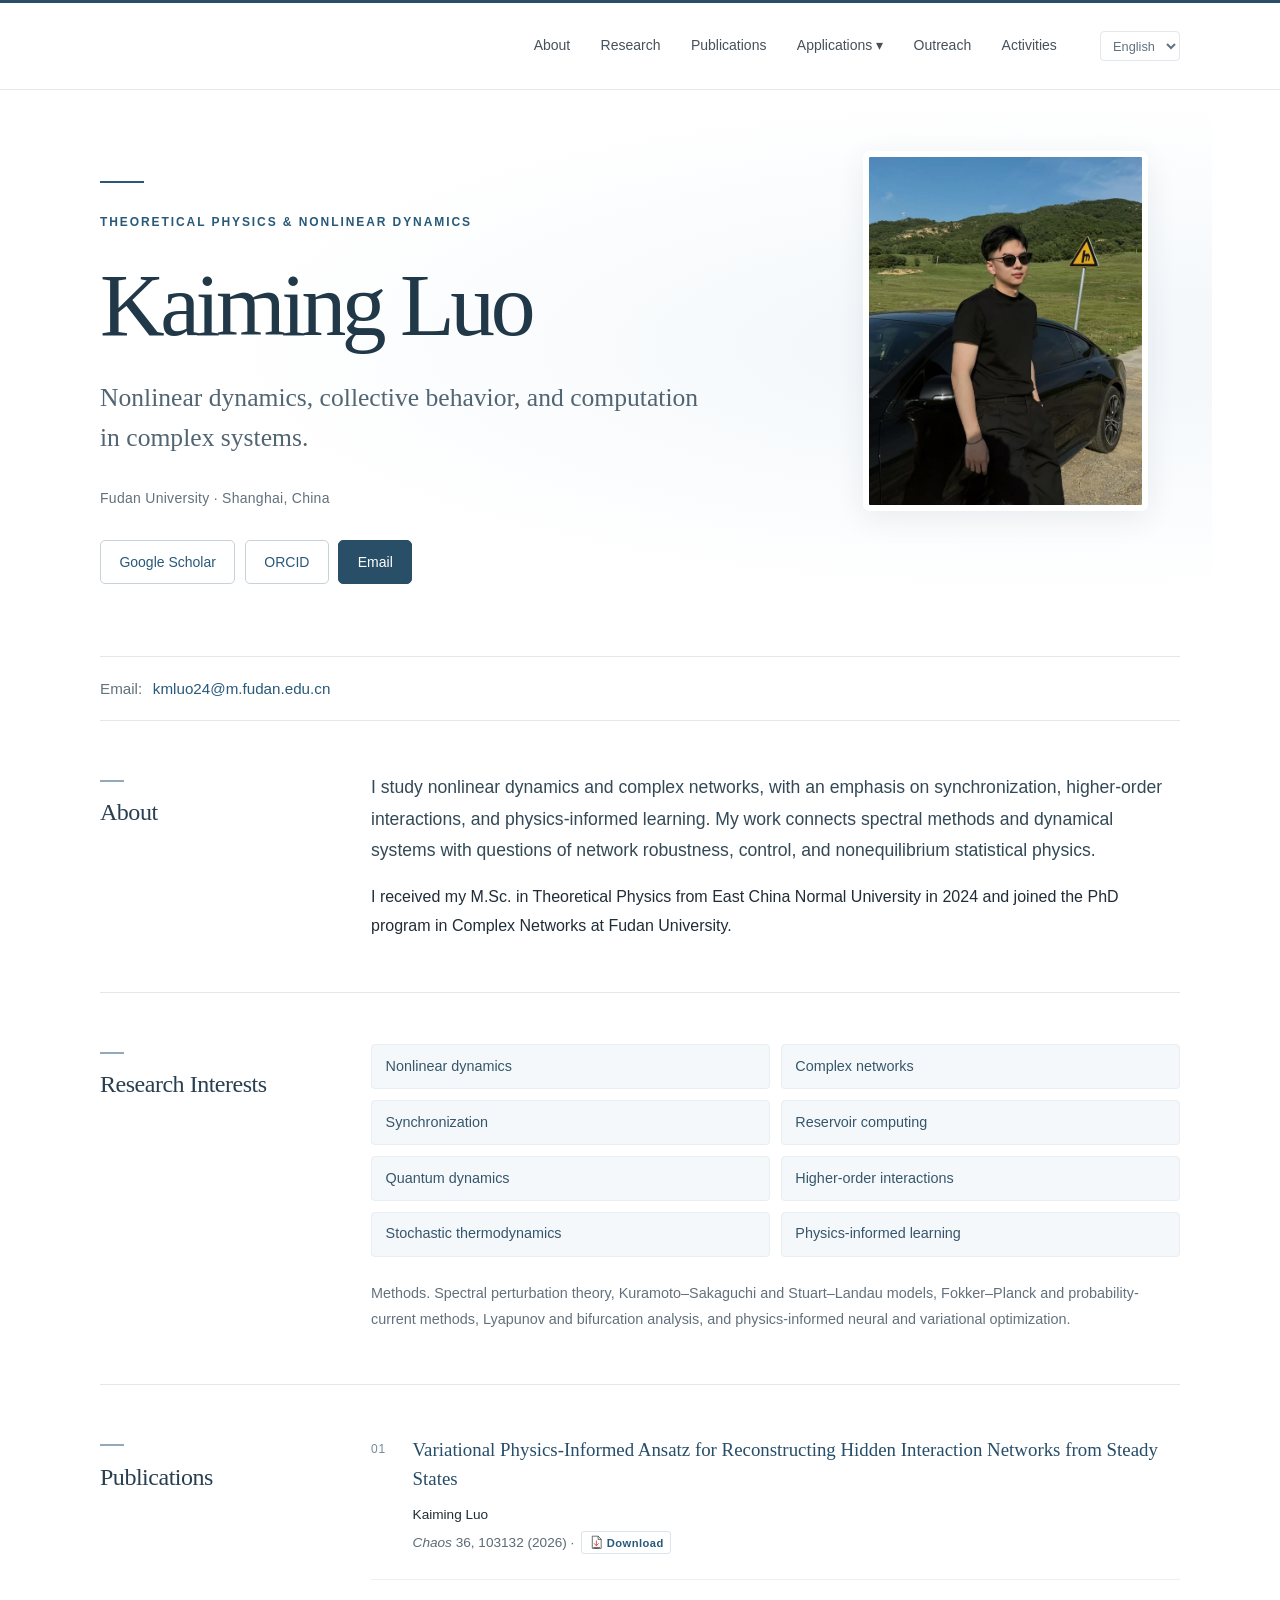
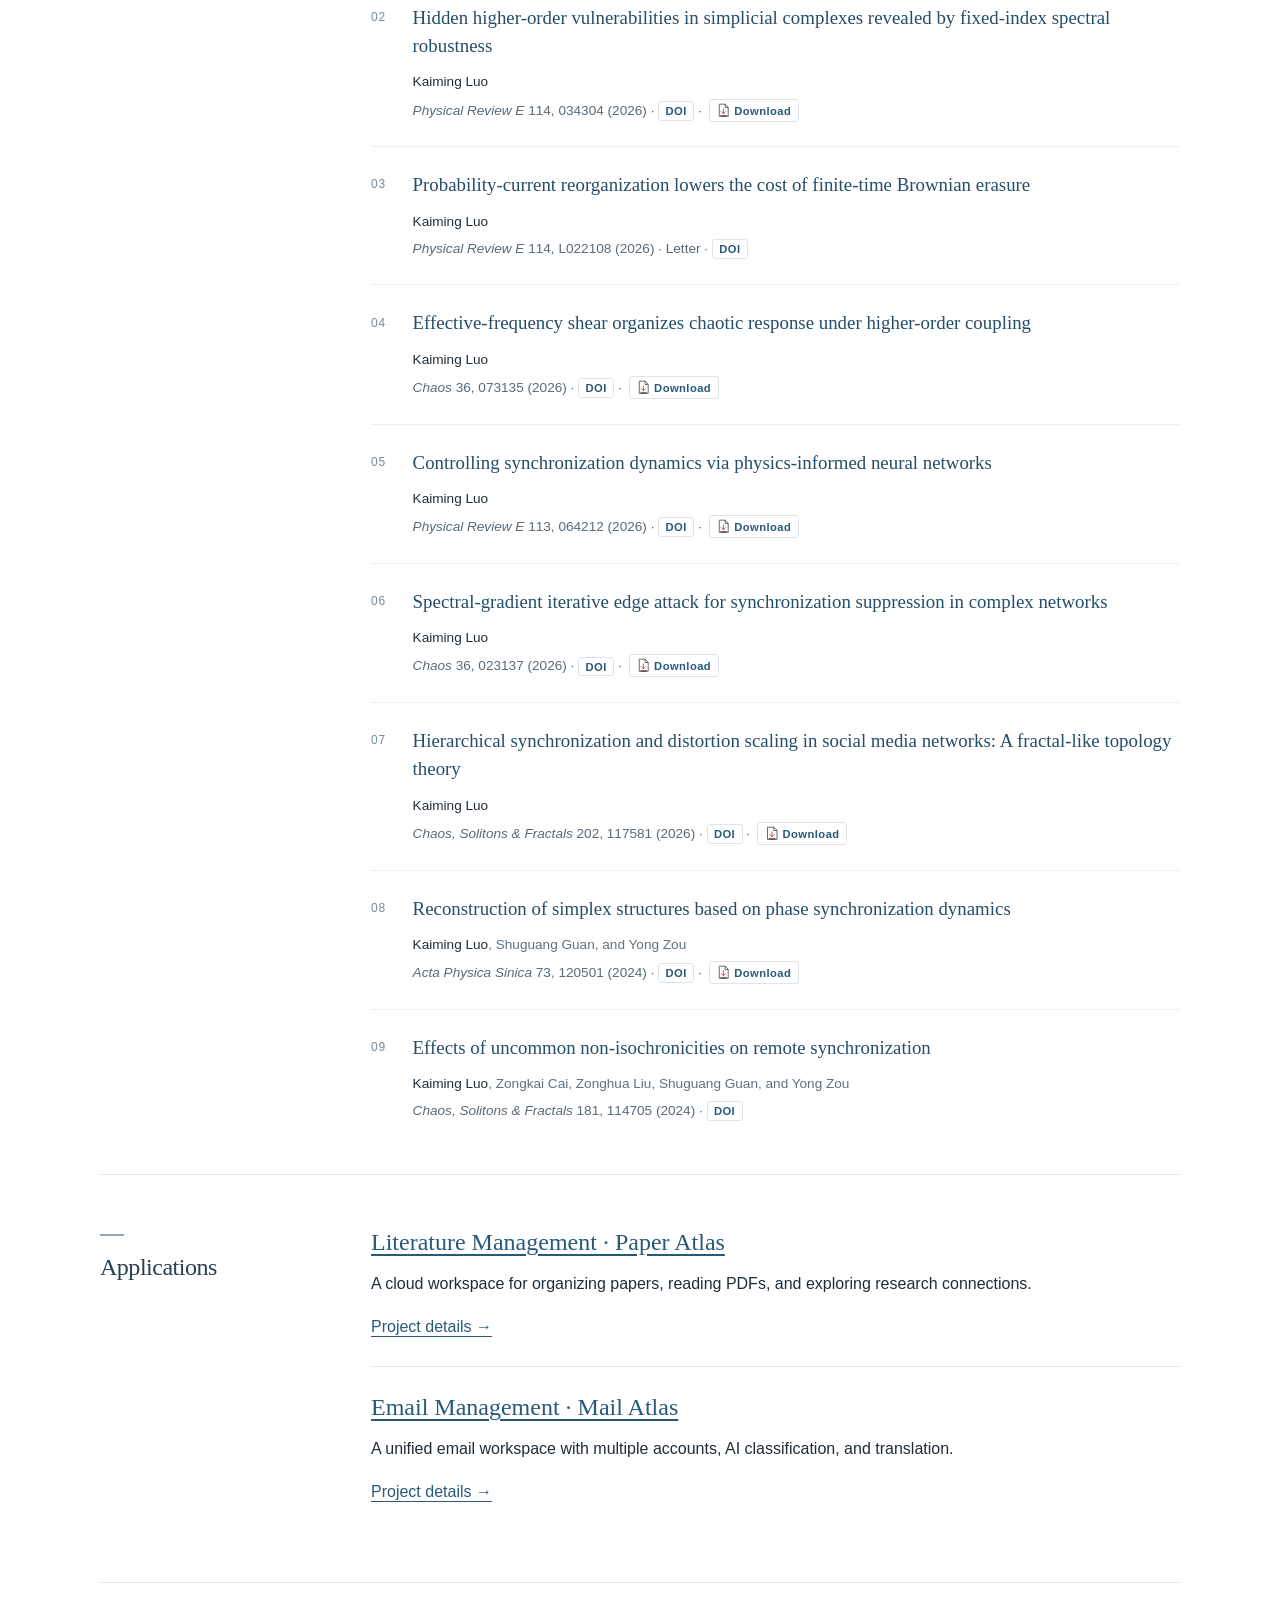
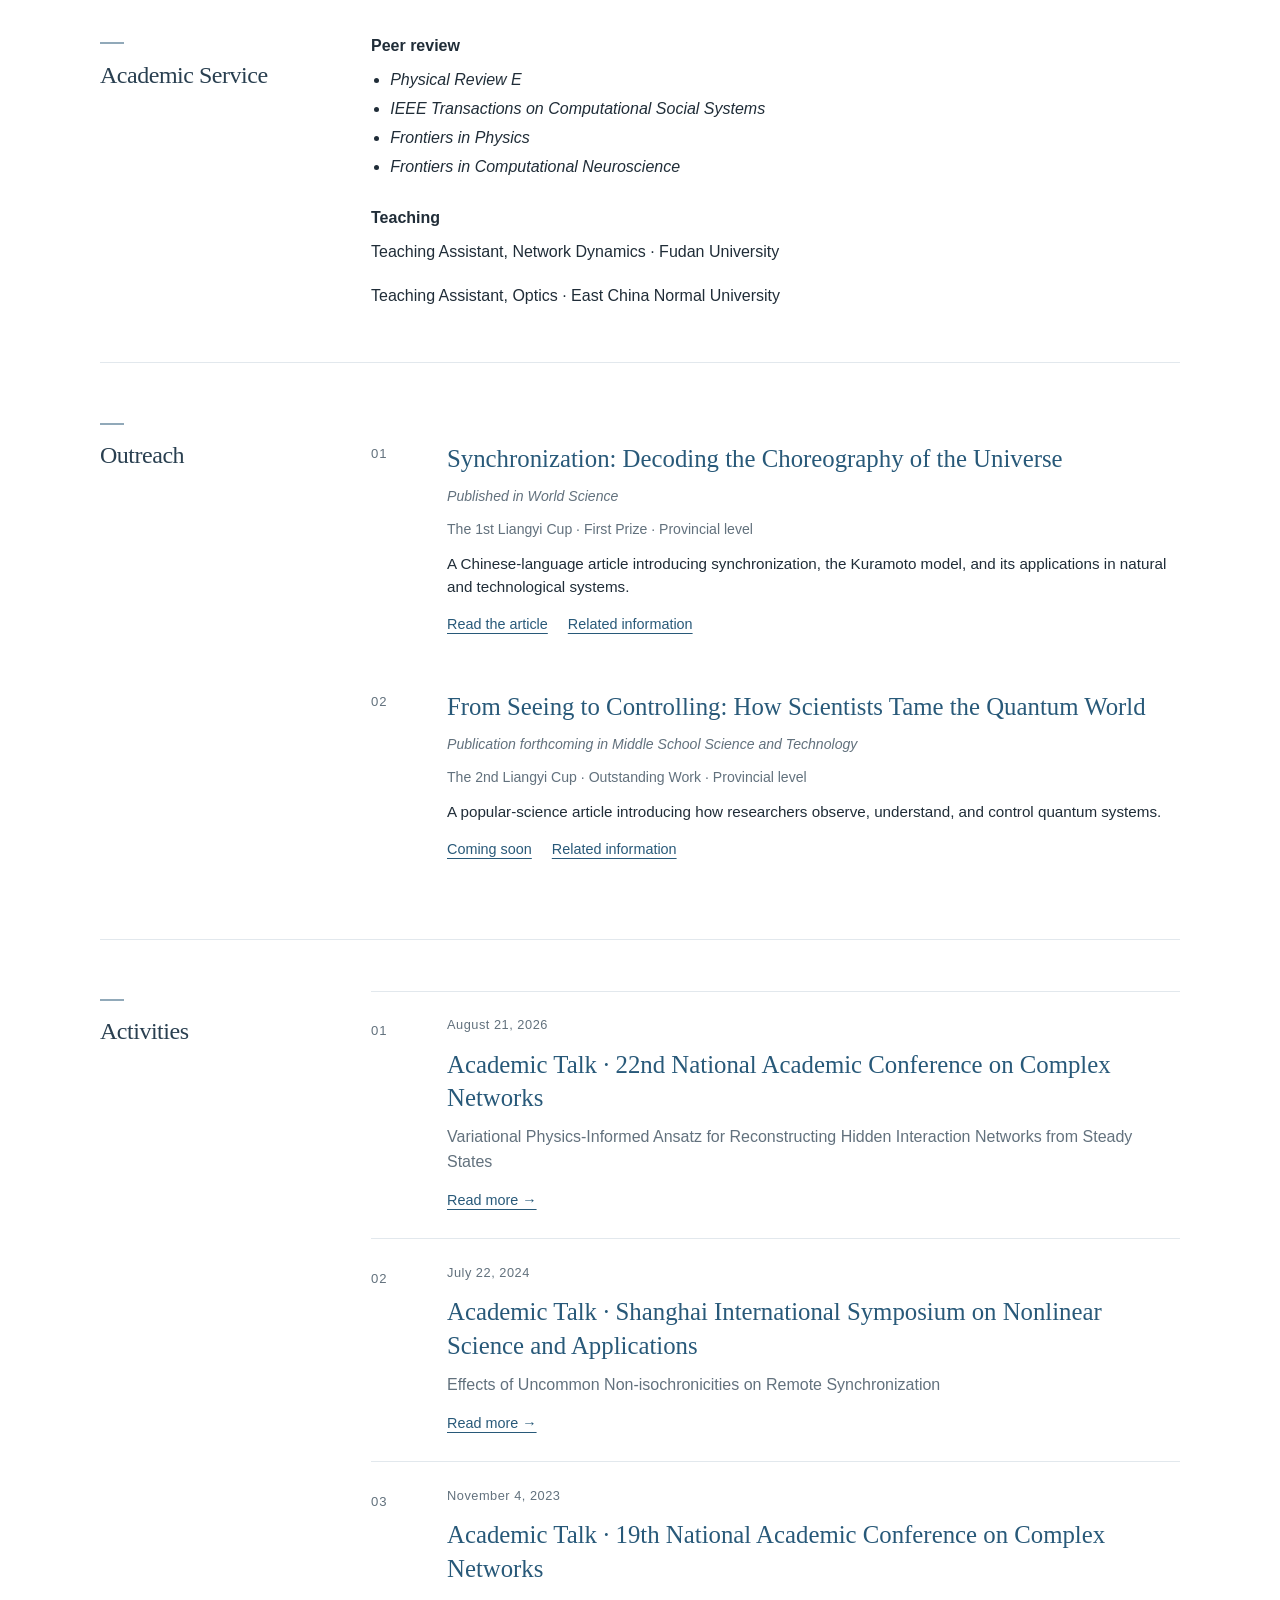
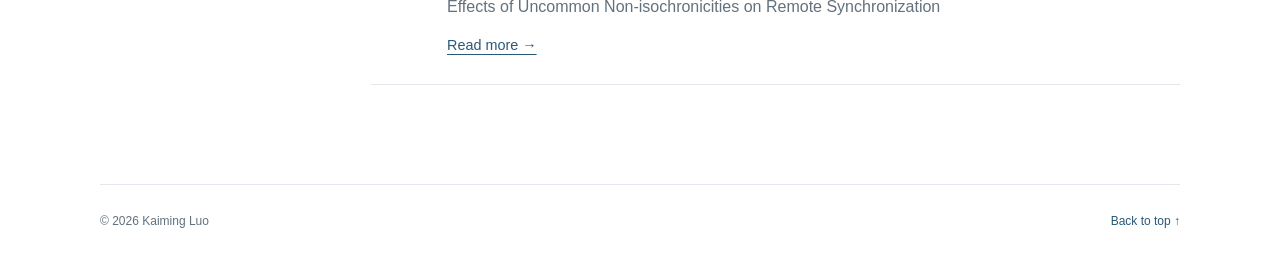
==== commit 3a57e4cd: "Expand bilingual application details and move development credit" ====
--- a/index.html
+++ b/index.html
@@ -12,7 +12,7 @@
   <script src="./activities-data.js" defer></script>
   <script src="./activities.js" defer></script>
   <script src="./language.js?v=20261021" defer></script>
-  <script src="./applications.js?v=20261021" defer></script>
+  <script src="./applications.js?v=20261022" defer></script>
 </head>
 <body>
   <a class="skip-link" href="#main">Skip to content</a>
@@ -69,8 +69,8 @@
     </section>
 
     <section class="section" id="applications" aria-labelledby="applications-title"><h2 id="applications-title" data-app-text="section">Applications</h2><div class="section-content">
-<article class="application-entry"><h3><a href="https://kmluo98.github.io/paper-atlas/" target="_blank" rel="noopener" data-app-text="paper">Literature Management</a></h3><p data-app-text="paperBrief">A cloud workspace for organizing papers, reading PDFs, and exploring research connections.</p><a href="./application.html?project=paper" data-app-text="details">Project details →</a><p class="muted app-credit" data-app-text="credit">Developed with Codex.</p></article>
-<article class="application-entry"><h3><a href="https://kmluo98.github.io/mail/" target="_blank" rel="noopener" data-app-text="mail">Email Management</a></h3><p data-app-text="mailBrief">A unified email workspace with multiple accounts, AI classification, and translation.</p><a href="./application.html?project=mail" data-app-text="details">Project details →</a><p class="muted app-credit" data-app-text="credit">Developed with Codex.</p></article>
+<article class="application-entry"><h3><a href="https://kmluo98.github.io/paper-atlas/" target="_blank" rel="noopener" data-app-text="paper">Literature Management</a></h3><p data-app-text="paperBrief">A cloud workspace for organizing papers, reading PDFs, and exploring research connections.</p><a href="./application.html?project=paper" data-app-text="details">Project details →</a></article>
+<article class="application-entry"><h3><a href="https://kmluo98.github.io/mail/" target="_blank" rel="noopener" data-app-text="mail">Email Management</a></h3><p data-app-text="mailBrief">A unified email workspace with multiple accounts, AI classification, and translation.</p><a href="./application.html?project=mail" data-app-text="details">Project details →</a></article>
 </div></section>
     <section class="section" id="service" aria-labelledby="service-title">
       <h2 id="service-title">Academic Service</h2>
--- a/styles.css
+++ b/styles.css
@@ -292,3 +292,7 @@
 .outreach-item [data-i18n="outreach2MetaPublication"] { font-style: italic; }
 .apps-menu{position:relative;font-size:.875rem;color:#46515a}.apps-menu summary{cursor:pointer;padding:.6rem 0;list-style:none}.apps-menu summary::after{content:' ▾'}.apps-dropdown{position:absolute;right:0;top:100%;min-width:245px;padding:.5rem 1rem;background:white;border:1px solid var(--line);box-shadow:0 8px 24px #20384812;z-index:20}.apps-dropdown a{display:block;padding:.65rem 0;line-height:1.5}.application-entry{padding:0 0 1.5rem;margin:0 0 1.5rem;border-bottom:1px solid var(--line)}.application-entry:last-child{border:0;margin-bottom:0}.application-entry h3{font:400 1.5rem/1.4 Georgia,serif;margin:0 0 .7rem}.application-entry p{line-height:1.65}.app-credit{font-size:.8rem;margin-top:.75rem}@media(max-width:600px){.apps-menu summary{padding:.4rem 0}.apps-dropdown{left:0;right:auto;min-width:220px}}
 
+.application-features section { margin:2rem 0; }
+.application-features h2 { font-size:1.35rem; margin-bottom:.7rem; line-height:1.4; }
+.application-features p { line-height:1.85; }
+
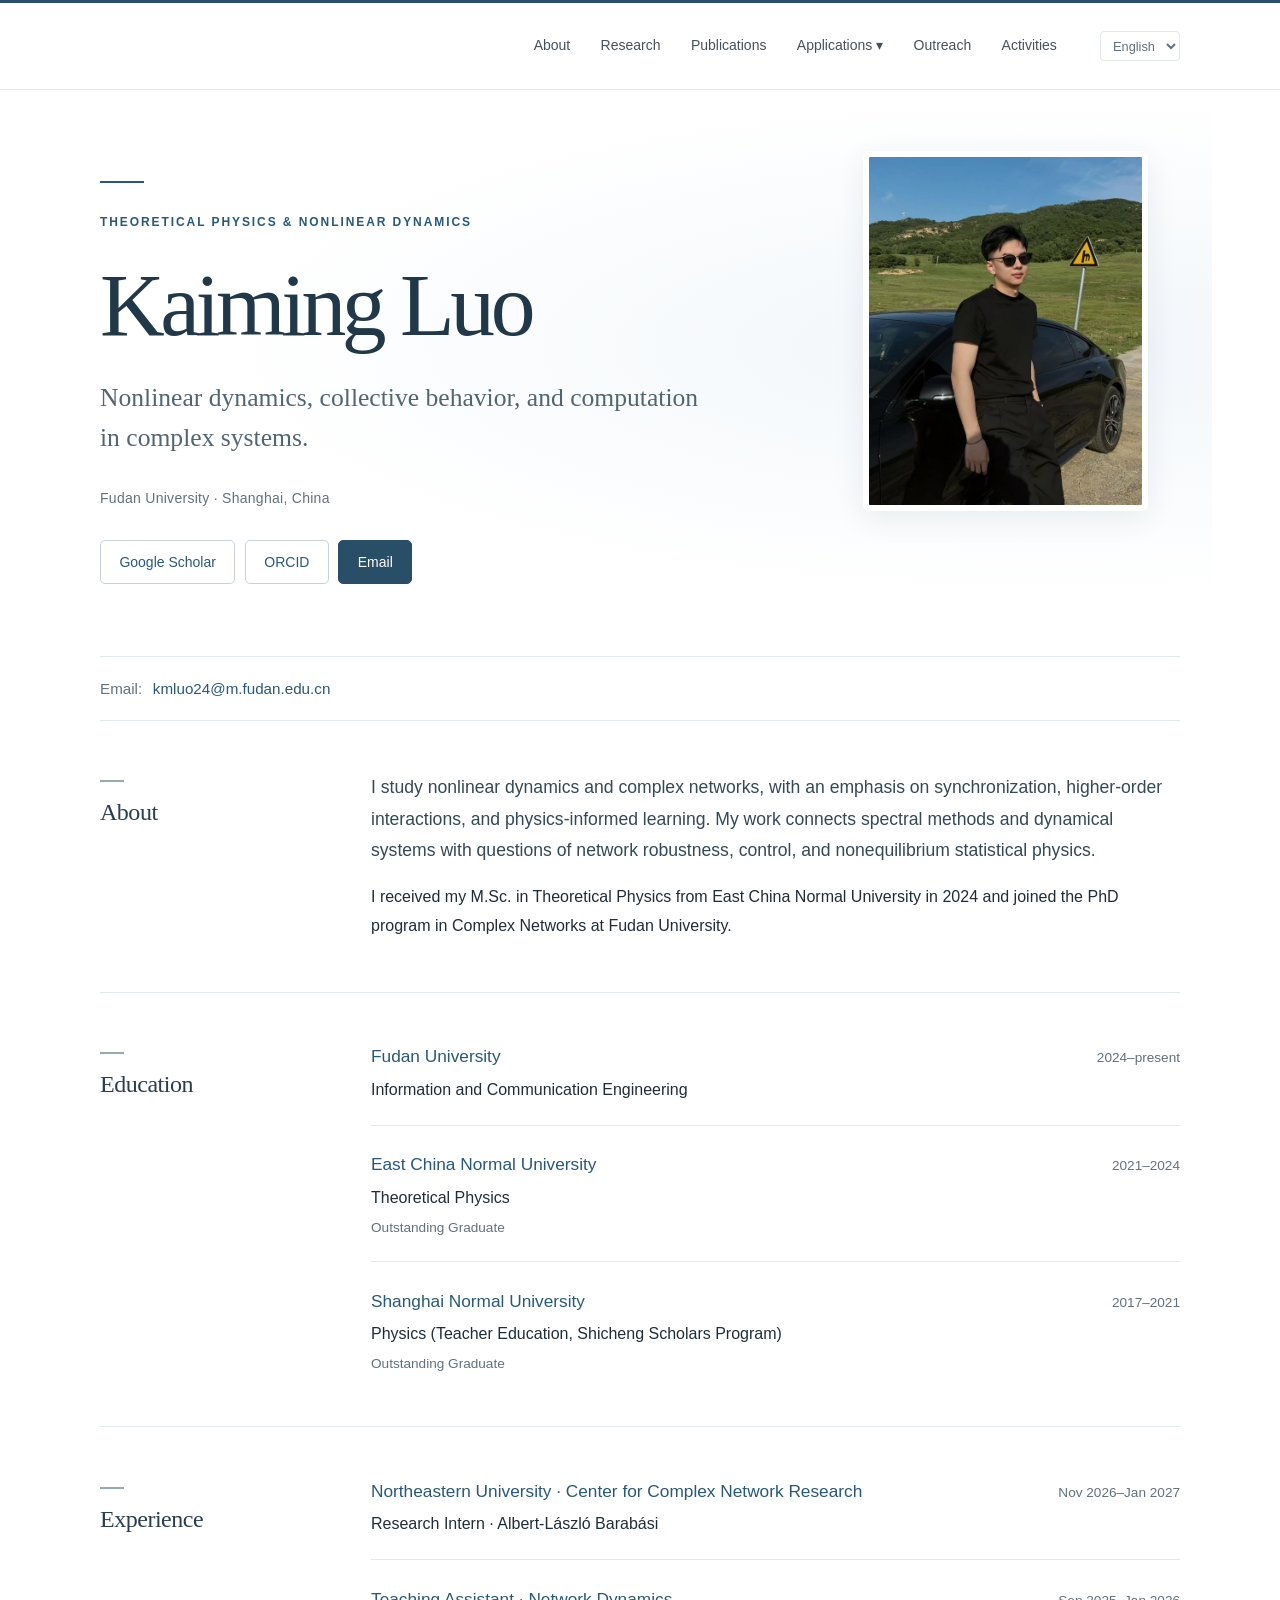
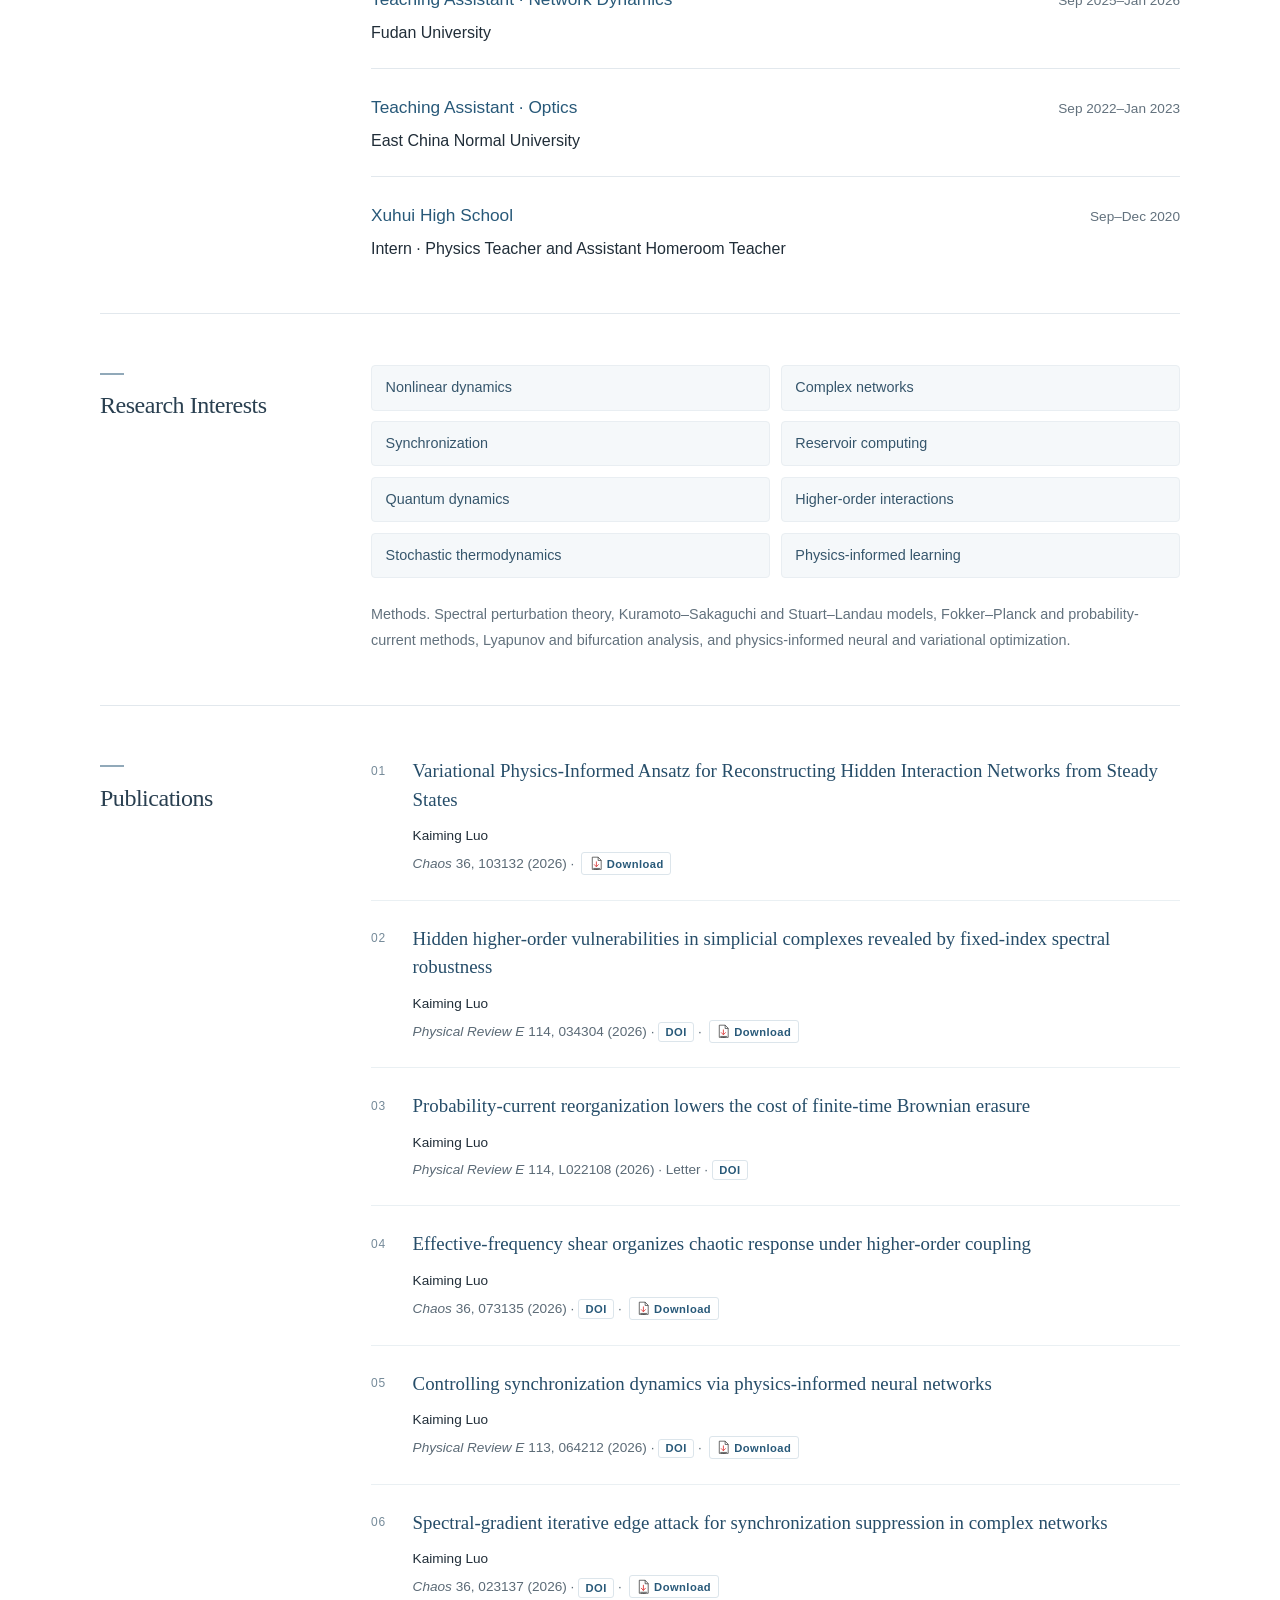
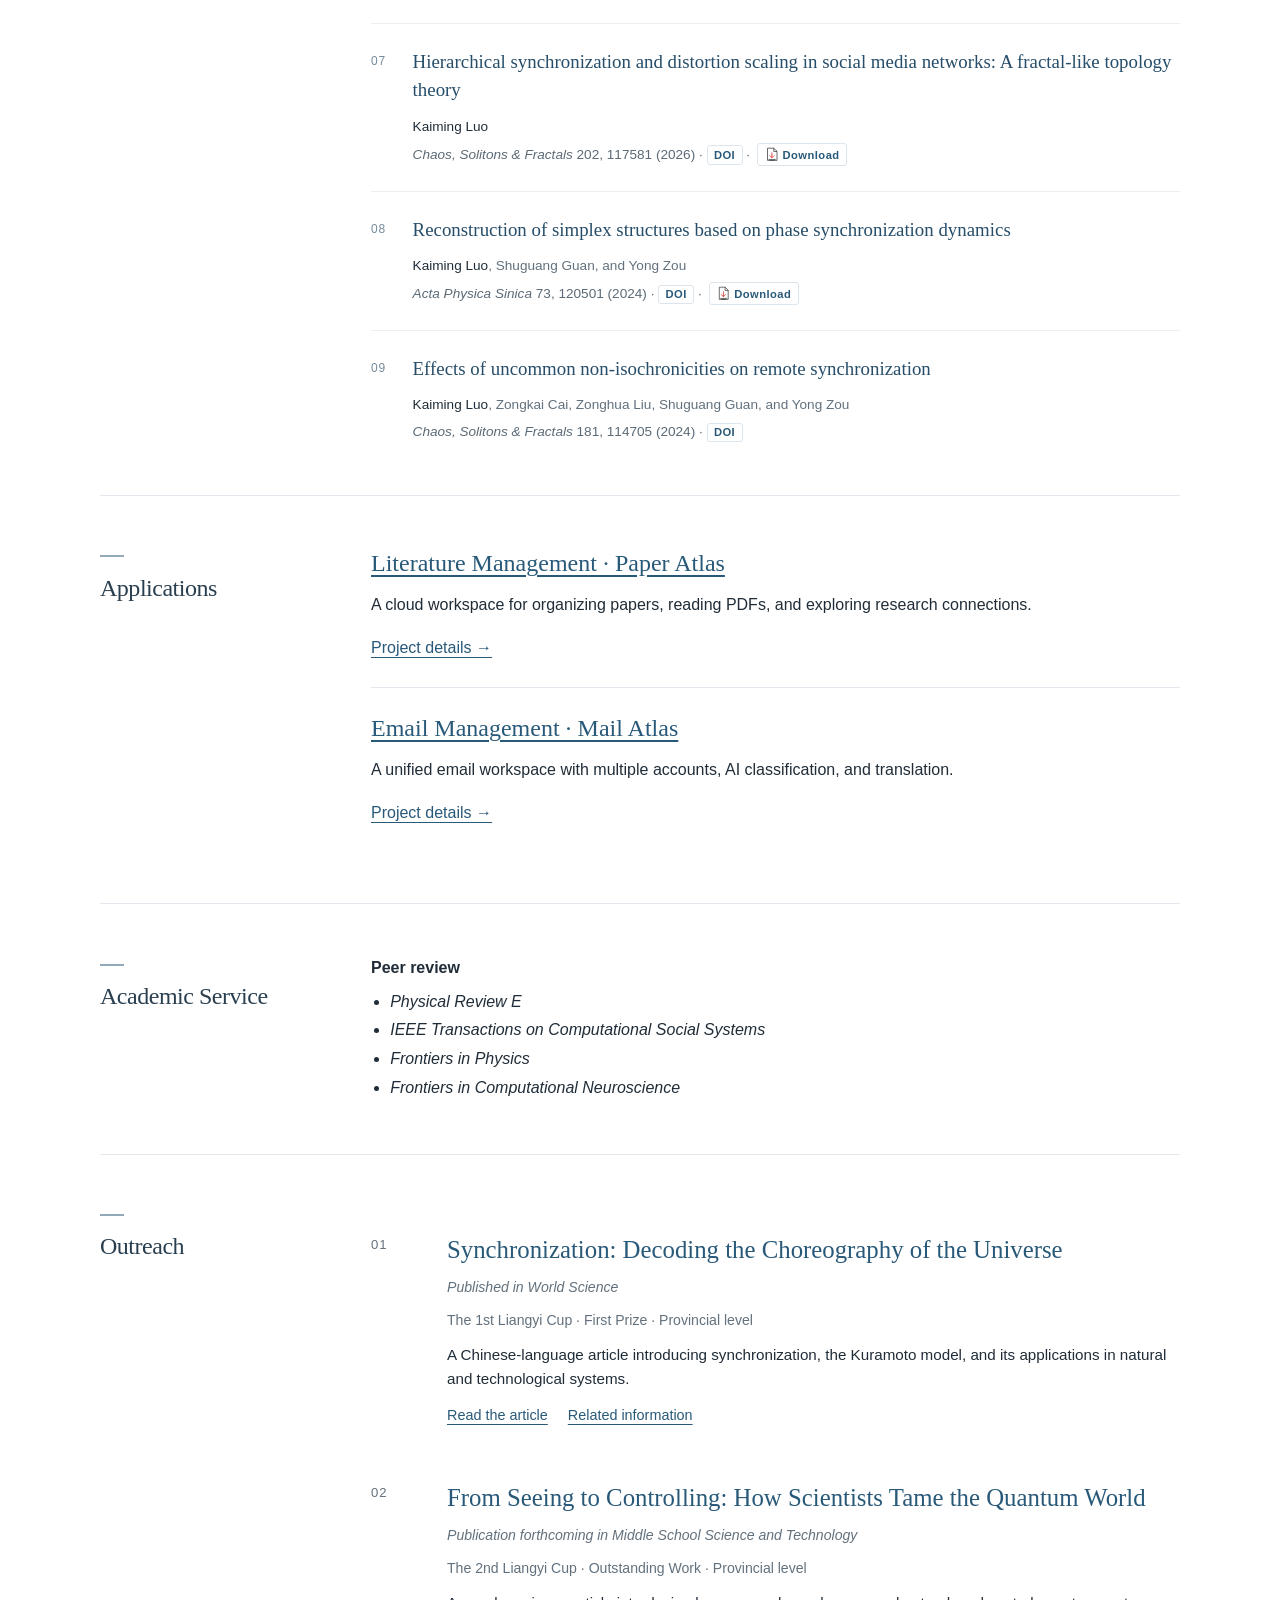
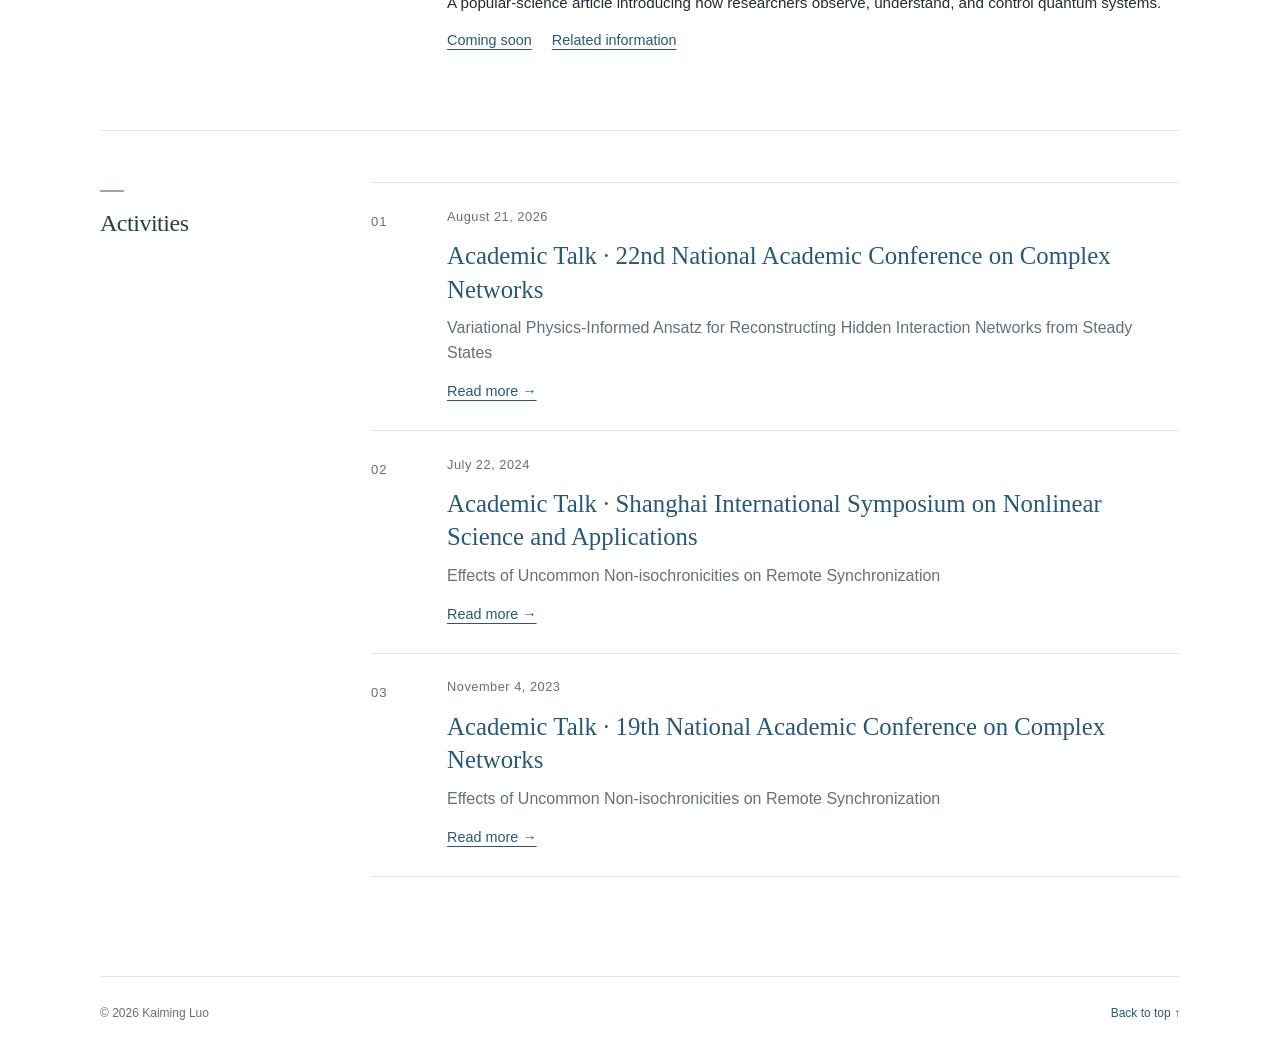
==== commit 2ac8c3c0: "Add bilingual education and experience sections" ====
--- a/index.html
+++ b/index.html
@@ -7,11 +7,11 @@
   <meta name="theme-color" content="#ffffff">
   <title>Kaiming Luo | Academic Website</title>
   <link rel="icon" type="image/svg+xml" href="data:image/svg+xml,%3Csvg xmlns='http://www.w3.org/2000/svg' viewBox='0 0 64 64'%3E%3Crect width='64' height='64' rx='8' fill='%231e4058'/%3E%3Ctext x='32' y='42' text-anchor='middle' font-family='Georgia' font-size='32' fill='white'%3EKL%3C/text%3E%3C/svg%3E">
-  <link rel="stylesheet" href="./styles.css?v=20261021">
+  <link rel="stylesheet" href="./styles.css?v=20261103">
   <script src="./script.js" defer></script>
   <script src="./activities-data.js" defer></script>
   <script src="./activities.js" defer></script>
-  <script src="./language.js?v=20261021" defer></script>
+  <script src="./language.js?v=20261103" defer></script>
   <script src="./applications.js?v=20261022" defer></script>
 </head>
 <body>
@@ -54,6 +54,23 @@
       </div>
     </section>
 
+    <section class="section" id="education" aria-labelledby="education-title">
+      <h2 id="education-title" data-bio="education">Education</h2>
+      <div class="section-content">
+        <article class="bio-entry"><div class="bio-heading"><h3 data-bio="fudan">Fudan University</h3><span data-bio="fudanDate">2024–present</span></div><p data-bio="fudanMajor">Information and Communication Engineering</p></article>
+        <article class="bio-entry"><div class="bio-heading"><h3 data-bio="ecnu">East China Normal University</h3><span>2021–2024</span></div><p data-bio="ecnuMajor">Theoretical Physics</p><p class="muted" data-bio="honor">Outstanding Graduate</p></article>
+        <article class="bio-entry"><div class="bio-heading"><h3 data-bio="shnu">Shanghai Normal University</h3><span>2017–2021</span></div><p data-bio="shnuMajor">Physics (Teacher Education, Shicheng Scholars Program)</p><p class="muted" data-bio="honor">Outstanding Graduate</p></article>
+      </div>
+    </section>
+    <section class="section" id="experience" aria-labelledby="experience-title">
+      <h2 id="experience-title" data-bio="experience">Experience</h2>
+      <div class="section-content">
+        <article class="bio-entry"><div class="bio-heading"><h3 data-bio="northeastern">Northeastern University · Center for Complex Network Research</h3><span data-bio="neDate">Nov 2026–Jan 2027</span></div><p data-bio="neRole">Research Intern · Albert-László Barabási</p></article>
+        <article class="bio-entry"><div class="bio-heading"><h3 data-bio="networkRole">Teaching Assistant · Network Dynamics</h3><span data-bio="networkDate">Sep 2025–Jan 2026</span></div><p data-bio="fudan">Fudan University</p></article>
+        <article class="bio-entry"><div class="bio-heading"><h3 data-bio="opticsRole">Teaching Assistant · Optics</h3><span data-bio="opticsDate">Sep 2022–Jan 2023</span></div><p data-bio="ecnu">East China Normal University</p></article>
+        <article class="bio-entry"><div class="bio-heading"><h3 data-bio="xuhui">Xuhui High School</h3><span data-bio="xuhuiDate">Sep–Dec 2020</span></div><p data-bio="xuhuiRole">Intern · Physics Teacher and Assistant Homeroom Teacher</p></article>
+      </div>
+    </section>
     <section class="section" id="research" aria-labelledby="research-title">
       <h2 id="research-title">Research Interests</h2>
       <div class="section-content">
@@ -75,7 +92,7 @@
     <section class="section" id="service" aria-labelledby="service-title">
       <h2 id="service-title">Academic Service</h2>
       <div class="section-content">
-<h3>Peer review</h3><ul class="plain-list"><li><em>Physical Review E</em></li><li><em>IEEE Transactions on Computational Social Systems</em></li><li><em>Frontiers in Physics</em></li><li><em>Frontiers in Computational Neuroscience</em></li></ul><h3 data-i18n="teaching">Teaching</h3><p data-i18n="teachingNetwork">Teaching Assistant, Network Dynamics · Fudan University</p><p data-i18n="teachingOptics">Teaching Assistant, Optics · East China Normal University</p>
+<h3>Peer review</h3><ul class="plain-list"><li><em>Physical Review E</em></li><li><em>IEEE Transactions on Computational Social Systems</em></li><li><em>Frontiers in Physics</em></li><li><em>Frontiers in Computational Neuroscience</em></li></ul>
       </div>
     </section>
     <section class="section" id="outreach" aria-labelledby="outreach-title">
--- a/styles.css
+++ b/styles.css
@@ -295,4 +295,12 @@
 .application-features section { margin:2rem 0; }
 .application-features h2 { font-size:1.35rem; margin-bottom:.7rem; line-height:1.4; }
 .application-features p { line-height:1.85; }
+.bio-entry { margin:0 0 1.65rem; padding:0 0 1.4rem; border-bottom:1px solid var(--line); }
+.bio-entry:last-child { border:0; margin-bottom:0; padding-bottom:0; }
+.bio-heading { display:flex; justify-content:space-between; align-items:baseline; gap:1.5rem; }
+.bio-heading h3 { margin:0; font-size:1.08rem; line-height:1.5; font-weight:500; color:var(--accent); }
+.bio-heading span { white-space:nowrap; font-size:.85rem; color:var(--muted); }
+.bio-entry p { margin:.4rem 0 0; line-height:1.6; }
+.bio-entry .muted { font-size:.85rem; }
+@media(max-width:600px) { .bio-heading { flex-direction:column; gap:.25rem; } }
 
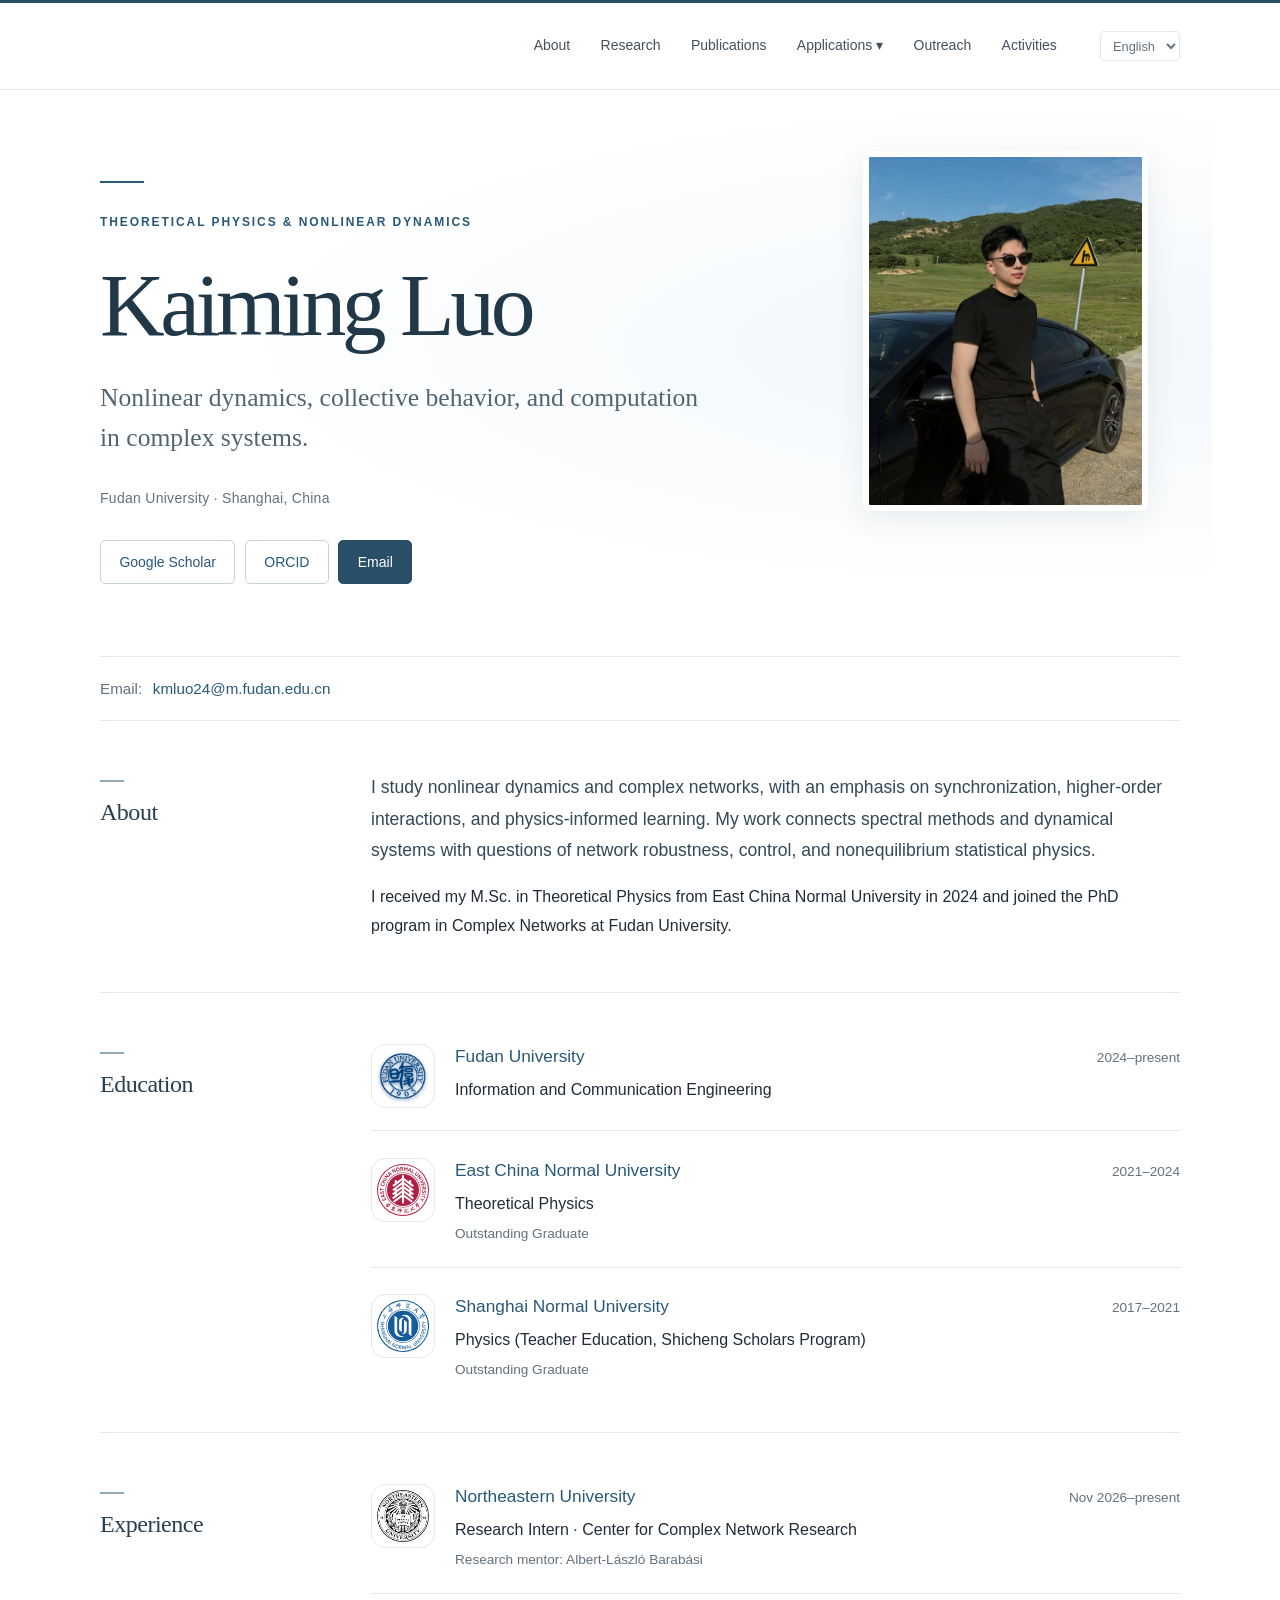
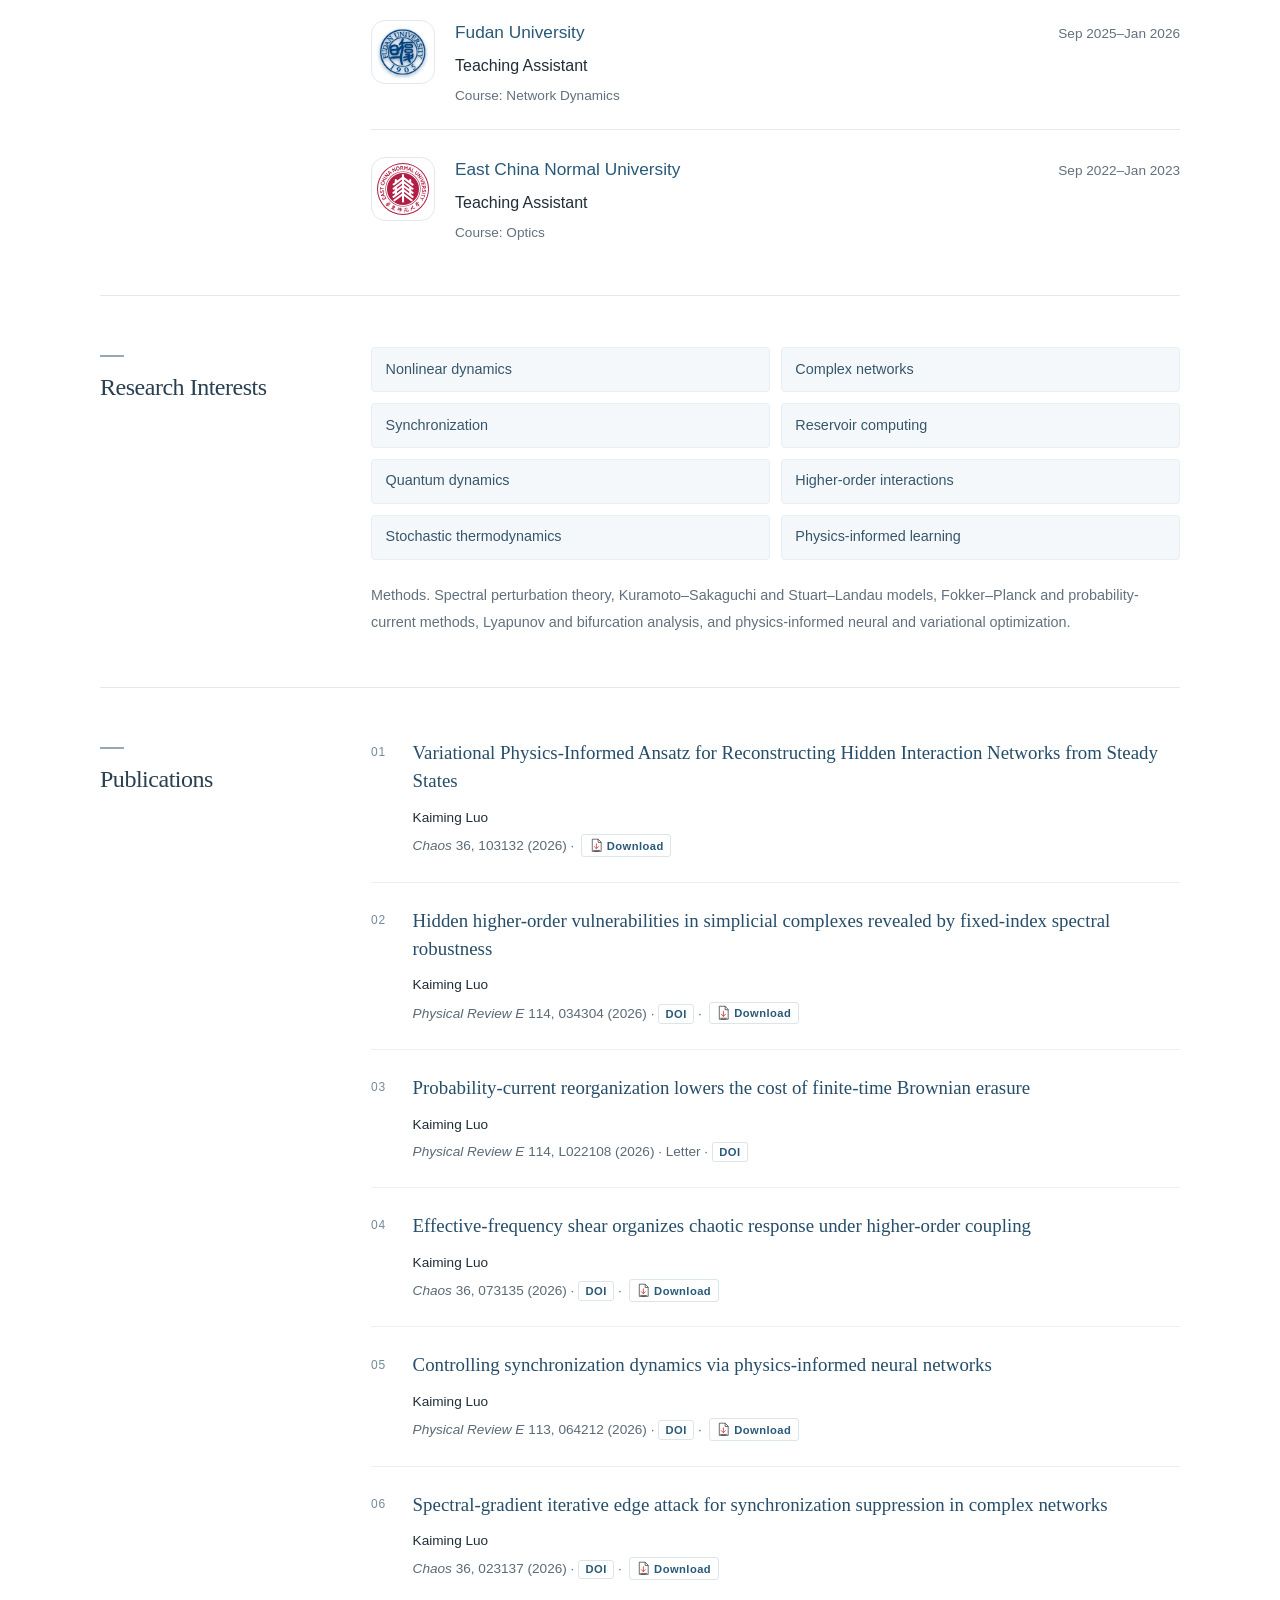
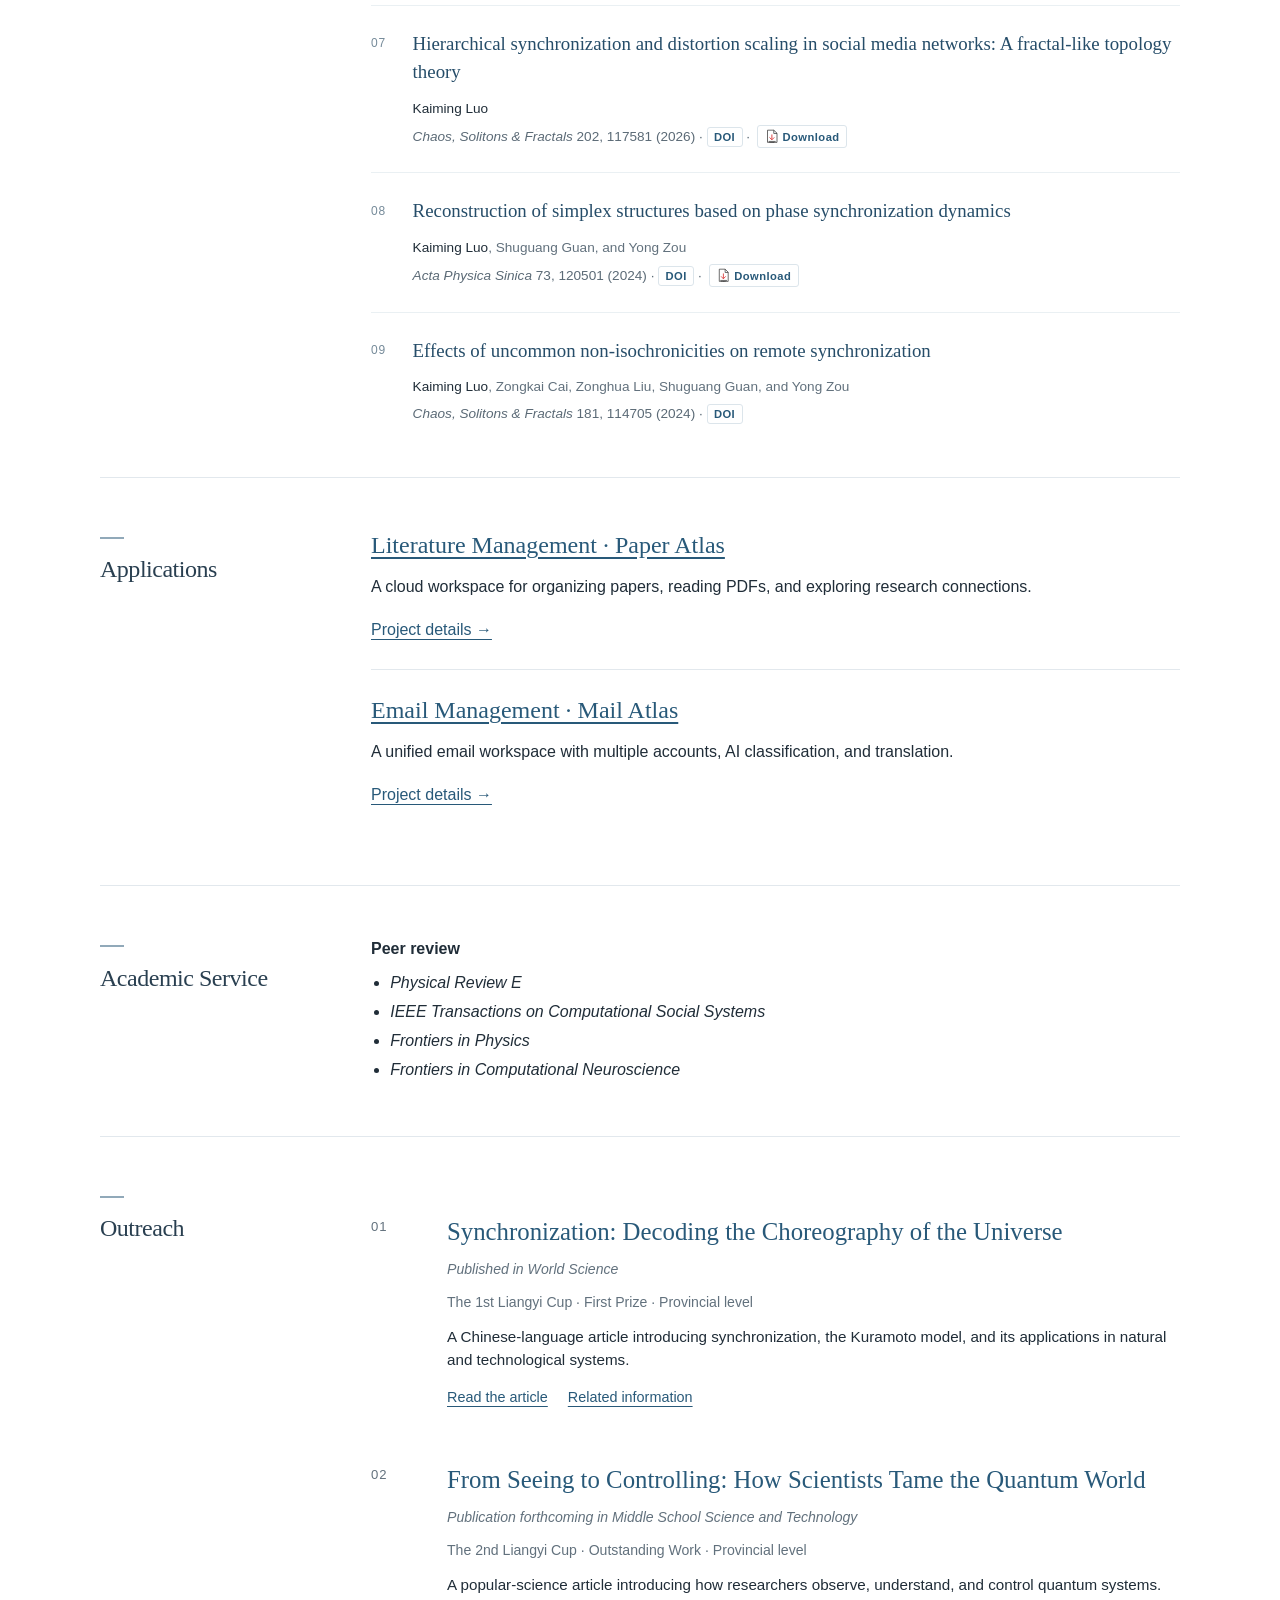
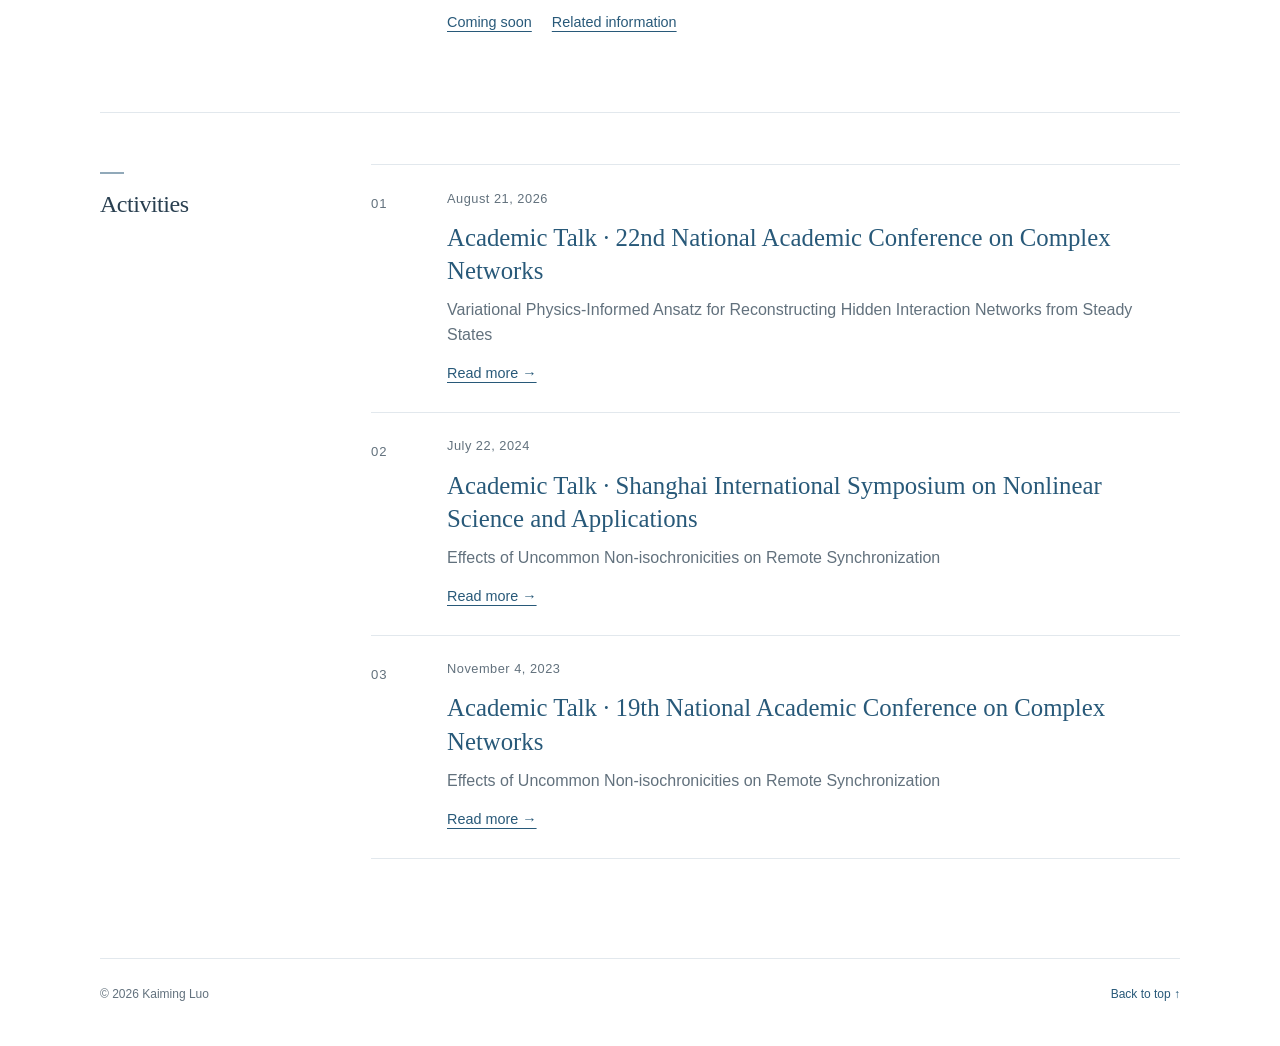
==== commit 81d212d8: "Refine education and experience with university emblems" ====
--- a/index.html
+++ b/index.html
@@ -7,11 +7,11 @@
   <meta name="theme-color" content="#ffffff">
   <title>Kaiming Luo | Academic Website</title>
   <link rel="icon" type="image/svg+xml" href="data:image/svg+xml,%3Csvg xmlns='http://www.w3.org/2000/svg' viewBox='0 0 64 64'%3E%3Crect width='64' height='64' rx='8' fill='%231e4058'/%3E%3Ctext x='32' y='42' text-anchor='middle' font-family='Georgia' font-size='32' fill='white'%3EKL%3C/text%3E%3C/svg%3E">
-  <link rel="stylesheet" href="./styles.css?v=20261103">
+  <link rel="stylesheet" href="./styles.css?v=20261104">
   <script src="./script.js" defer></script>
   <script src="./activities-data.js" defer></script>
   <script src="./activities.js" defer></script>
-  <script src="./language.js?v=20261103" defer></script>
+  <script src="./language.js?v=20261104" defer></script>
   <script src="./applications.js?v=20261022" defer></script>
 </head>
 <body>
@@ -57,18 +57,18 @@
     <section class="section" id="education" aria-labelledby="education-title">
       <h2 id="education-title" data-bio="education">Education</h2>
       <div class="section-content">
-        <article class="bio-entry"><div class="bio-heading"><h3 data-bio="fudan">Fudan University</h3><span data-bio="fudanDate">2024–present</span></div><p data-bio="fudanMajor">Information and Communication Engineering</p></article>
-        <article class="bio-entry"><div class="bio-heading"><h3 data-bio="ecnu">East China Normal University</h3><span>2021–2024</span></div><p data-bio="ecnuMajor">Theoretical Physics</p><p class="muted" data-bio="honor">Outstanding Graduate</p></article>
-        <article class="bio-entry"><div class="bio-heading"><h3 data-bio="shnu">Shanghai Normal University</h3><span>2017–2021</span></div><p data-bio="shnuMajor">Physics (Teacher Education, Shicheng Scholars Program)</p><p class="muted" data-bio="honor">Outstanding Graduate</p></article>
+        <article class="bio-entry bio-with-logo"><img class="university-seal" src="./assets/fudan-seal.svg" alt="" width="64" height="64"><div class="bio-body"><div class="bio-heading"><h3 data-bio="fudan">Fudan University</h3><span data-bio="fudanDate">2024–present</span></div><p data-bio="fudanMajor">Information and Communication Engineering</p></div></article>
+        <article class="bio-entry bio-with-logo"><img class="university-seal" src="./assets/ecnu-seal.svg" alt="" width="64" height="64"><div class="bio-body"><div class="bio-heading"><h3 data-bio="ecnu">East China Normal University</h3><span>2021–2024</span></div><p data-bio="ecnuMajor">Theoretical Physics</p><p class="muted" data-bio="honor">Outstanding Graduate</p></div></article>
+        <article class="bio-entry bio-with-logo"><img class="university-seal" src="./assets/shnu-seal.svg" alt="" width="64" height="64"><div class="bio-body"><div class="bio-heading"><h3 data-bio="shnu">Shanghai Normal University</h3><span>2017–2021</span></div><p data-bio="shnuMajor">Physics (Teacher Education, Shicheng Scholars Program)</p><p class="muted" data-bio="honor">Outstanding Graduate</p></div></article>
       </div>
     </section>
     <section class="section" id="experience" aria-labelledby="experience-title">
       <h2 id="experience-title" data-bio="experience">Experience</h2>
       <div class="section-content">
-        <article class="bio-entry"><div class="bio-heading"><h3 data-bio="northeastern">Northeastern University · Center for Complex Network Research</h3><span data-bio="neDate">Nov 2026–Jan 2027</span></div><p data-bio="neRole">Research Intern · Albert-László Barabási</p></article>
-        <article class="bio-entry"><div class="bio-heading"><h3 data-bio="networkRole">Teaching Assistant · Network Dynamics</h3><span data-bio="networkDate">Sep 2025–Jan 2026</span></div><p data-bio="fudan">Fudan University</p></article>
-        <article class="bio-entry"><div class="bio-heading"><h3 data-bio="opticsRole">Teaching Assistant · Optics</h3><span data-bio="opticsDate">Sep 2022–Jan 2023</span></div><p data-bio="ecnu">East China Normal University</p></article>
-        <article class="bio-entry"><div class="bio-heading"><h3 data-bio="xuhui">Xuhui High School</h3><span data-bio="xuhuiDate">Sep–Dec 2020</span></div><p data-bio="xuhuiRole">Intern · Physics Teacher and Assistant Homeroom Teacher</p></article>
+        <article class="bio-entry bio-with-logo"><img class="university-seal" src="./assets/neu-seal.svg" alt="" width="64" height="64"><div class="bio-body"><div class="bio-heading"><h3 data-bio="northeastern">Northeastern University</h3><span data-bio="neDate">Nov 2026–present</span></div><p data-bio="neRole">Research Intern · Center for Complex Network Research</p><p class="muted" data-bio="neMentor">Research mentor: Albert-László Barabási</p></div></article>
+        <article class="bio-entry bio-with-logo"><img class="university-seal" src="./assets/fudan-seal.svg" alt="" width="64" height="64"><div class="bio-body"><div class="bio-heading"><h3 data-bio="fudan"></h3><span data-bio="networkDate"></span></div><p data-bio="networkRole"></p><p class="muted" data-bio="networkCourse"></p></div></article>
+        <article class="bio-entry bio-with-logo"><img class="university-seal" src="./assets/ecnu-seal.svg" alt="" width="64" height="64"><div class="bio-body"><div class="bio-heading"><h3 data-bio="ecnu"></h3><span data-bio="opticsDate"></span></div><p data-bio="opticsRole"></p><p class="muted" data-bio="opticsCourse"></p></div></article>
+        
       </div>
     </section>
     <section class="section" id="research" aria-labelledby="research-title">
--- a/styles.css
+++ b/styles.css
@@ -304,3 +304,8 @@
 .bio-entry .muted { font-size:.85rem; }
 @media(max-width:600px) { .bio-heading { flex-direction:column; gap:.25rem; } }
 
+.bio-with-logo { display:grid; grid-template-columns:64px minmax(0,1fr); gap:1.25rem; align-items:start; }
+.university-seal { display:block; width:64px; height:64px; object-fit:contain; padding:5px; background:#fff; border:1px solid var(--line); border-radius:14px; box-sizing:border-box; }
+.bio-body { min-width:0; }
+@media(max-width:600px) { .bio-with-logo { grid-template-columns:52px minmax(0,1fr); gap:.85rem; } .university-seal { width:52px; height:52px; } }
+
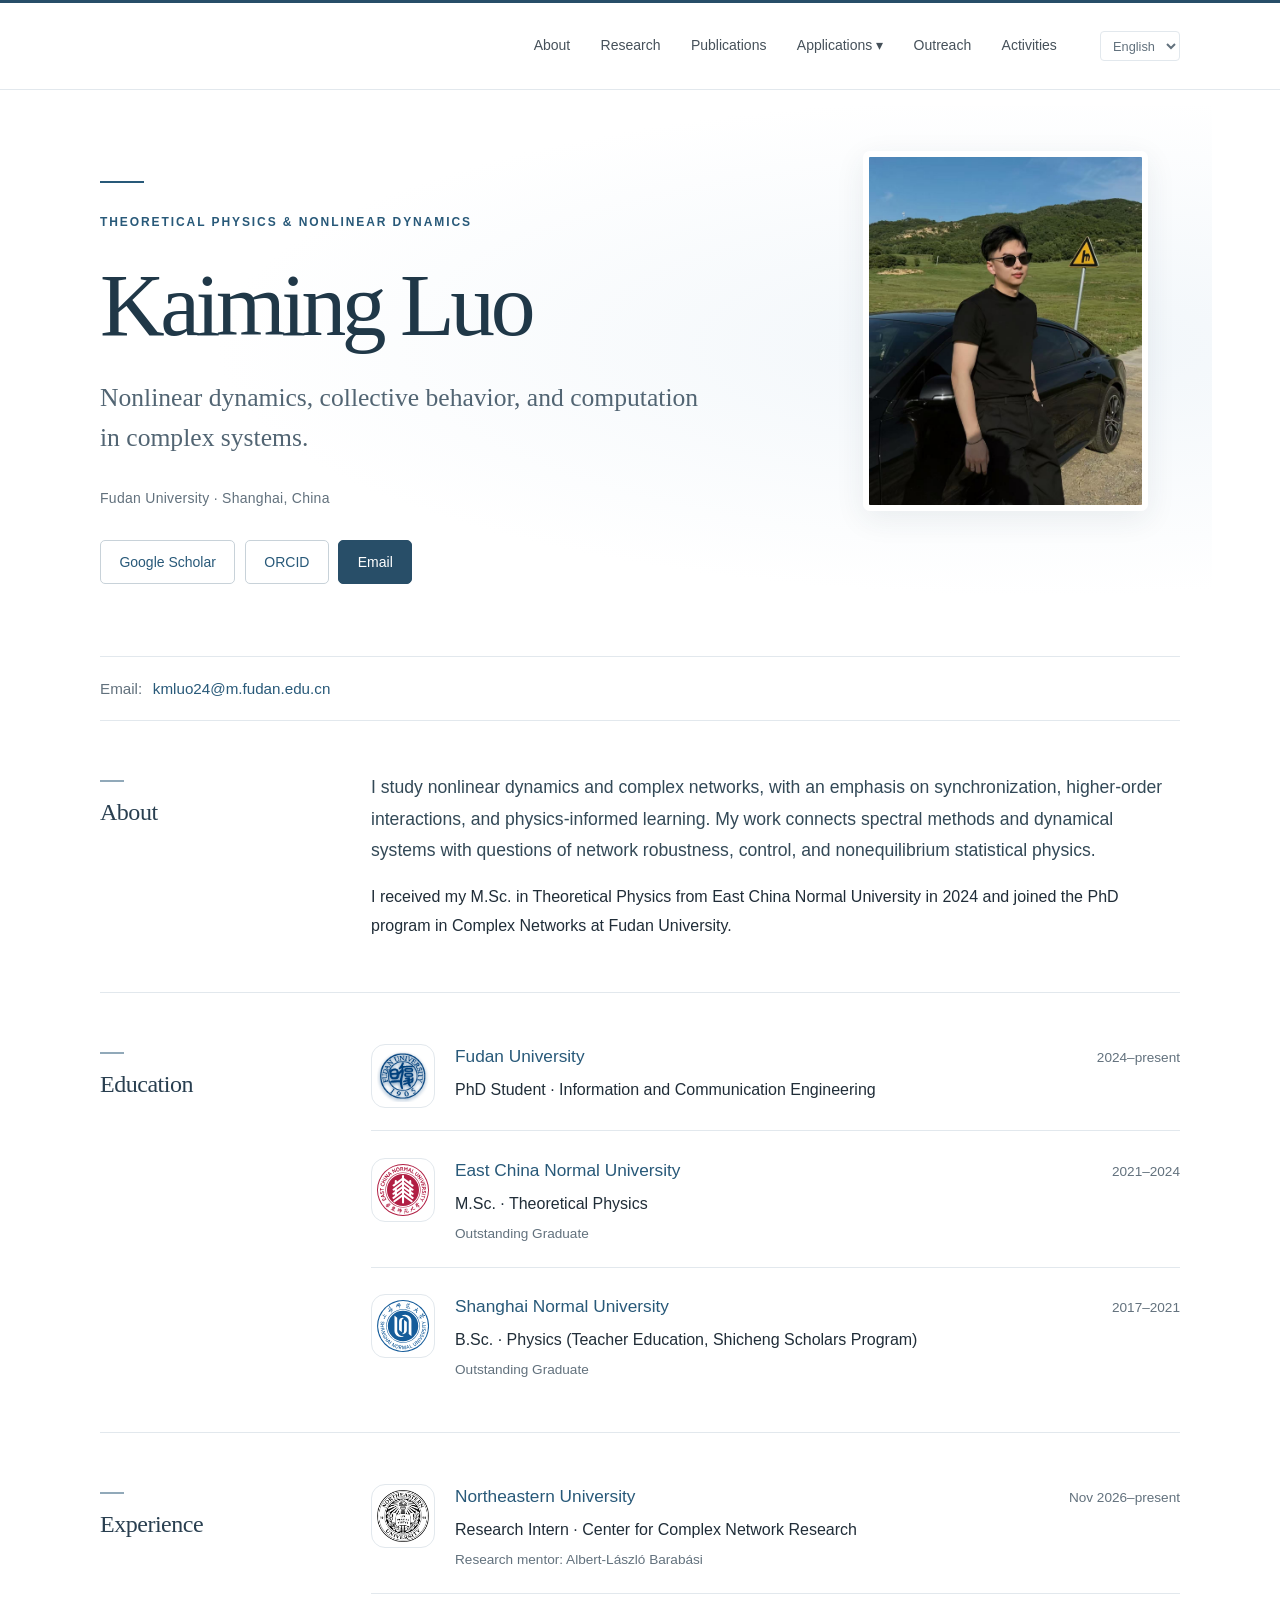
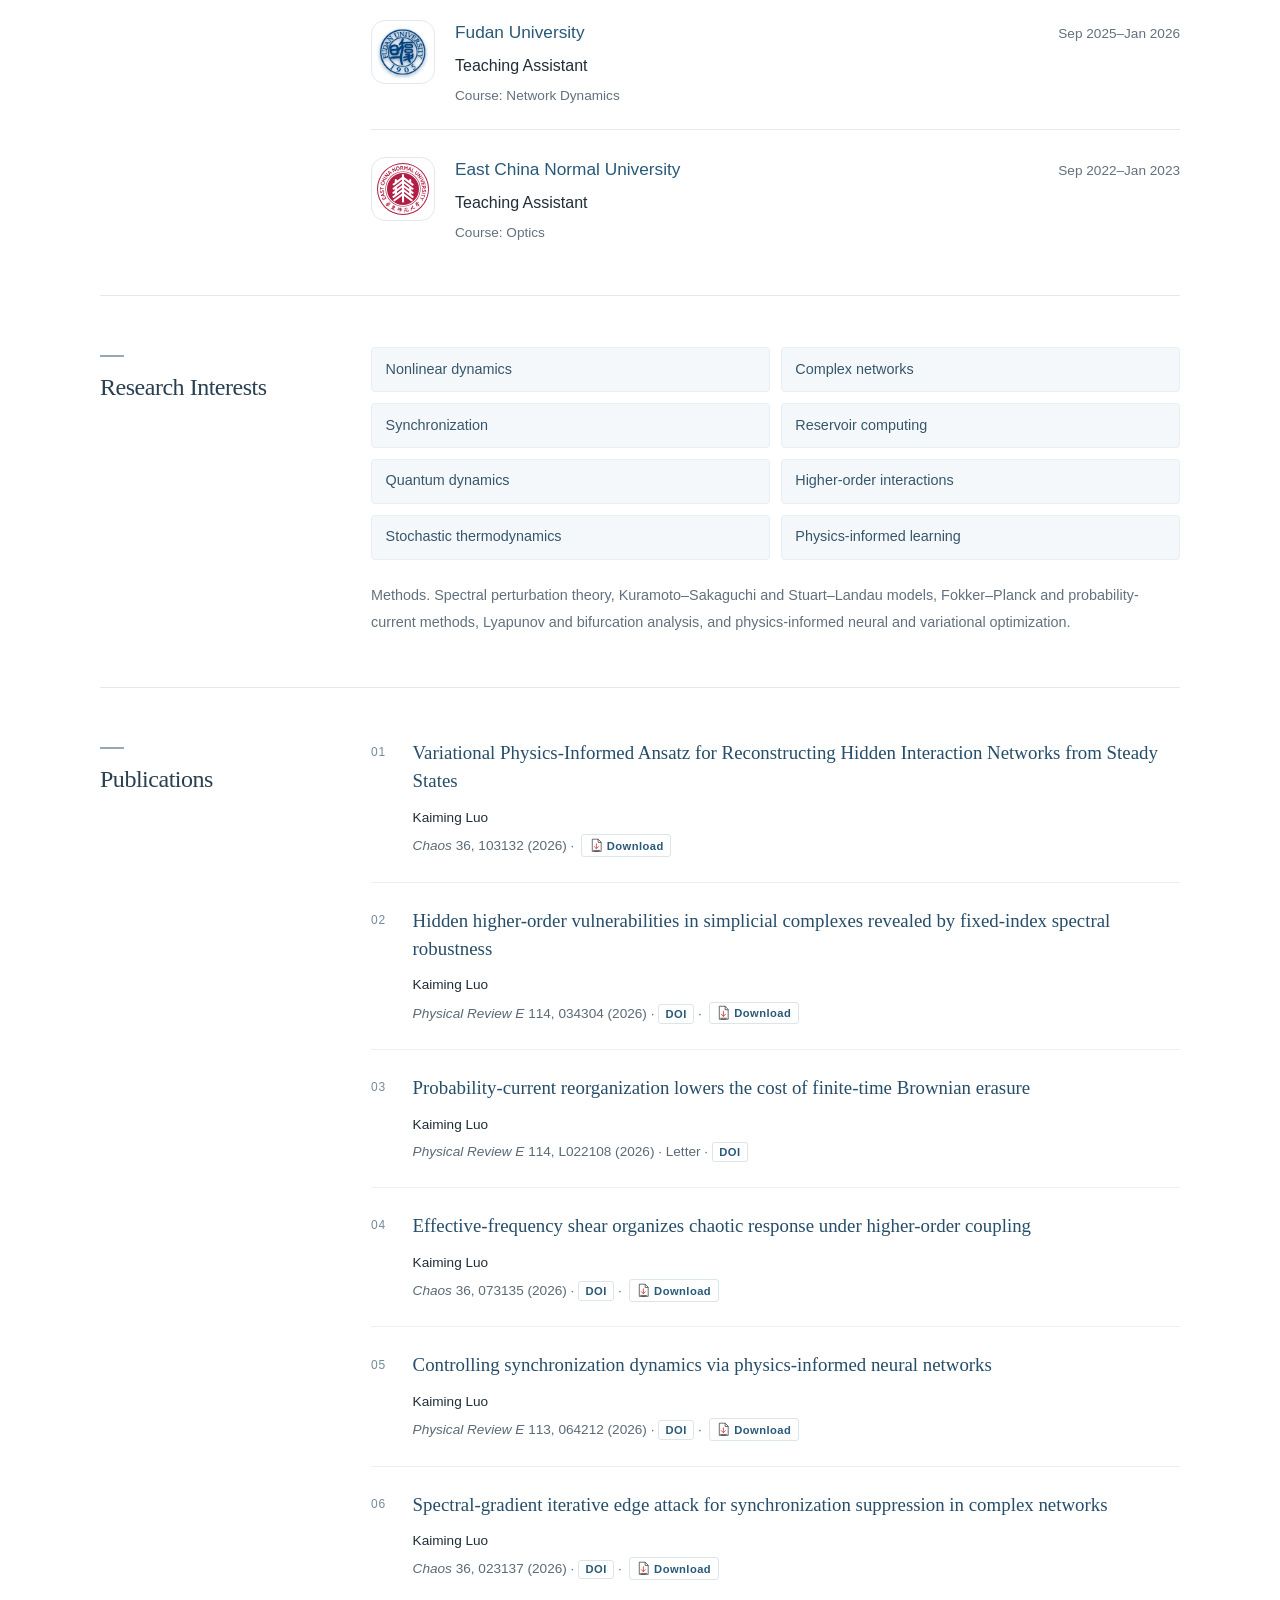
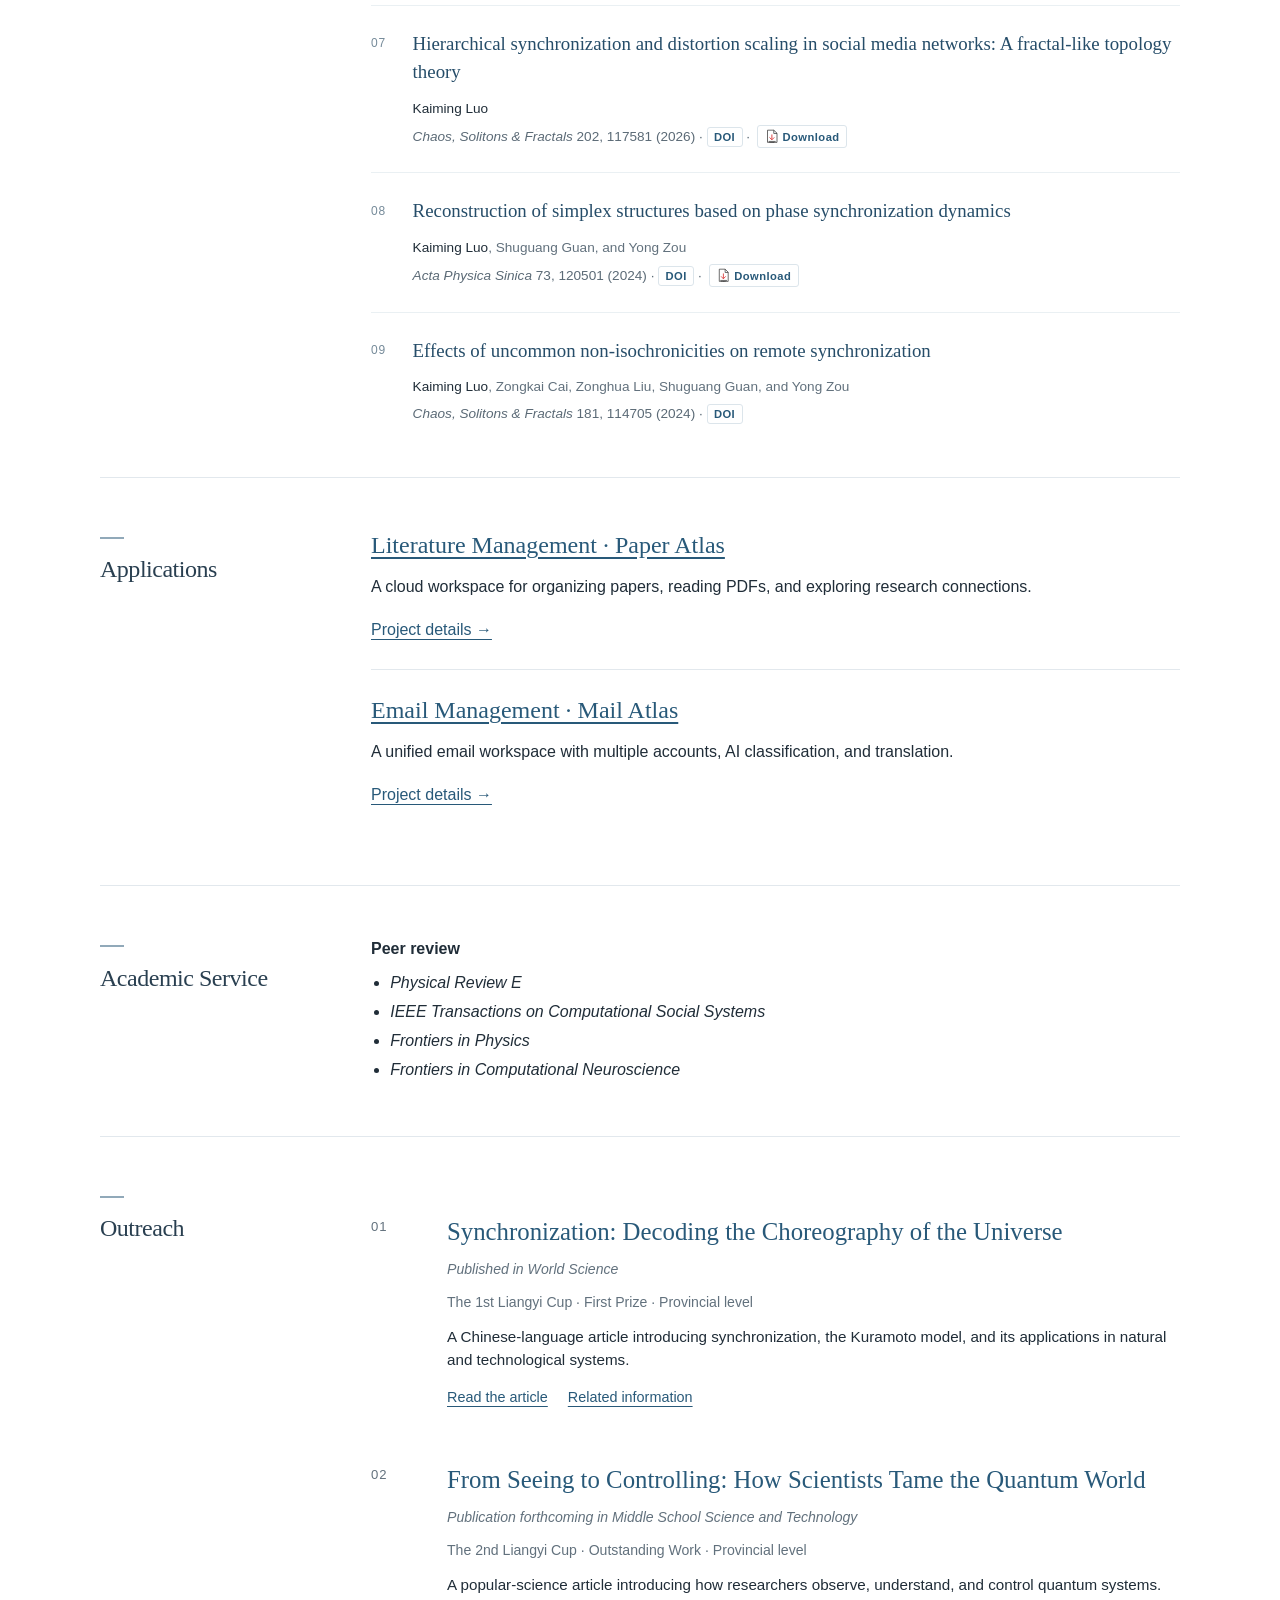
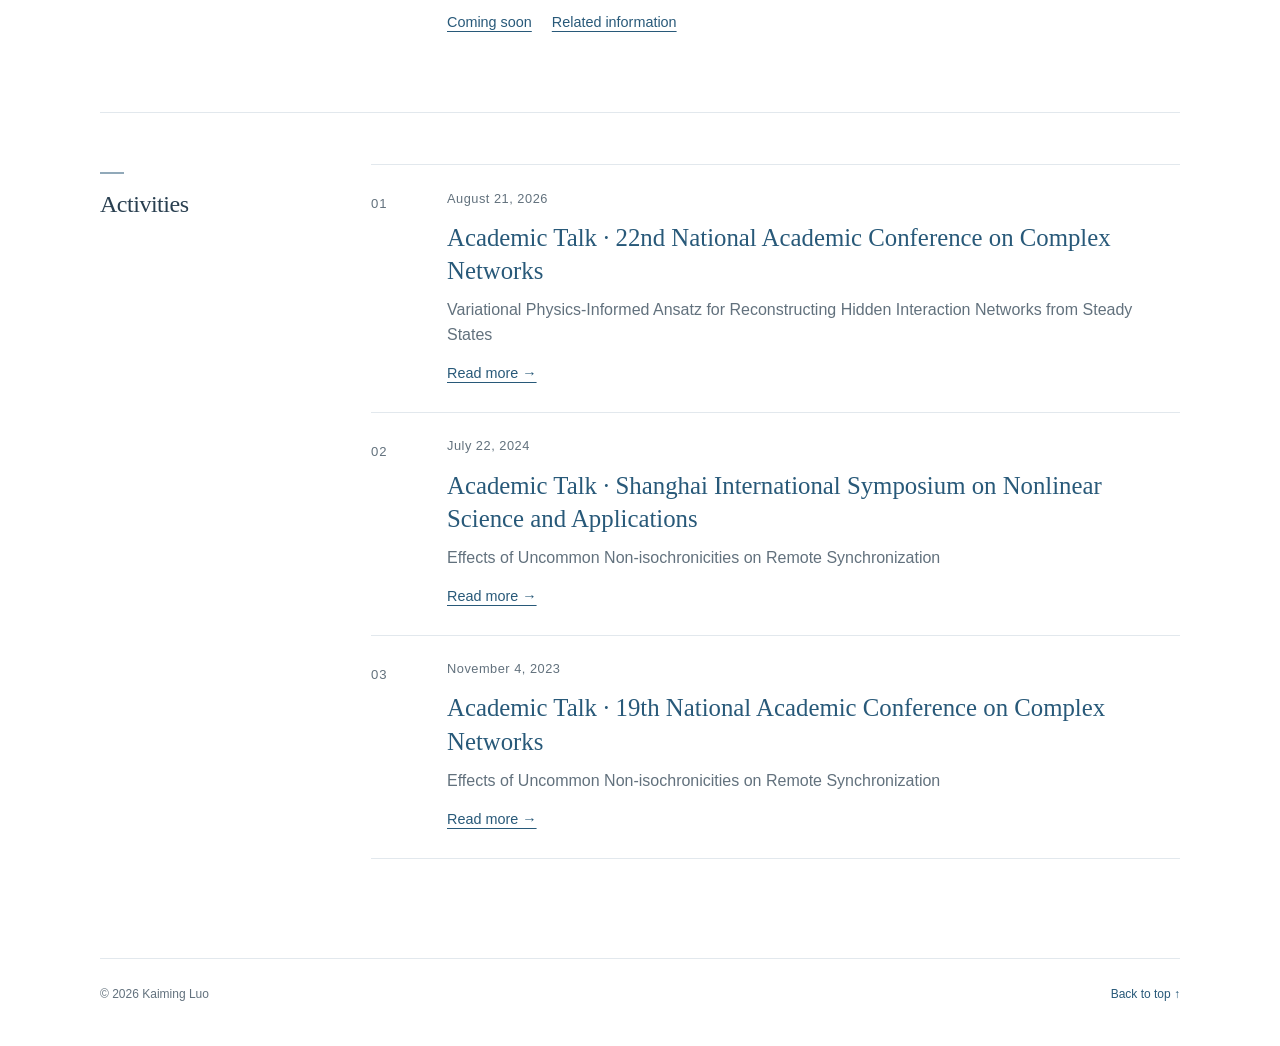
==== commit 8a326f37: "Add degree levels to education entries" ====
--- a/index.html
+++ b/index.html
@@ -11,7 +11,7 @@
   <script src="./script.js" defer></script>
   <script src="./activities-data.js" defer></script>
   <script src="./activities.js" defer></script>
-  <script src="./language.js?v=20261104" defer></script>
+  <script src="./language.js?v=20261104-degrees" defer></script>
   <script src="./applications.js?v=20261022" defer></script>
 </head>
 <body>
@@ -57,9 +57,9 @@
     <section class="section" id="education" aria-labelledby="education-title">
       <h2 id="education-title" data-bio="education">Education</h2>
       <div class="section-content">
-        <article class="bio-entry bio-with-logo"><img class="university-seal" src="./assets/fudan-seal.svg" alt="" width="64" height="64"><div class="bio-body"><div class="bio-heading"><h3 data-bio="fudan">Fudan University</h3><span data-bio="fudanDate">2024–present</span></div><p data-bio="fudanMajor">Information and Communication Engineering</p></div></article>
-        <article class="bio-entry bio-with-logo"><img class="university-seal" src="./assets/ecnu-seal.svg" alt="" width="64" height="64"><div class="bio-body"><div class="bio-heading"><h3 data-bio="ecnu">East China Normal University</h3><span>2021–2024</span></div><p data-bio="ecnuMajor">Theoretical Physics</p><p class="muted" data-bio="honor">Outstanding Graduate</p></div></article>
-        <article class="bio-entry bio-with-logo"><img class="university-seal" src="./assets/shnu-seal.svg" alt="" width="64" height="64"><div class="bio-body"><div class="bio-heading"><h3 data-bio="shnu">Shanghai Normal University</h3><span>2017–2021</span></div><p data-bio="shnuMajor">Physics (Teacher Education, Shicheng Scholars Program)</p><p class="muted" data-bio="honor">Outstanding Graduate</p></div></article>
+        <article class="bio-entry bio-with-logo"><img class="university-seal" src="./assets/fudan-seal.svg" alt="" width="64" height="64"><div class="bio-body"><div class="bio-heading"><h3 data-bio="fudan">Fudan University</h3><span data-bio="fudanDate">2024–present</span></div><p data-bio="fudanMajor">PhD Student · Information and Communication Engineering</p></div></article>
+        <article class="bio-entry bio-with-logo"><img class="university-seal" src="./assets/ecnu-seal.svg" alt="" width="64" height="64"><div class="bio-body"><div class="bio-heading"><h3 data-bio="ecnu">East China Normal University</h3><span>2021–2024</span></div><p data-bio="ecnuMajor">M.Sc. · Theoretical Physics</p><p class="muted" data-bio="honor">Outstanding Graduate</p></div></article>
+        <article class="bio-entry bio-with-logo"><img class="university-seal" src="./assets/shnu-seal.svg" alt="" width="64" height="64"><div class="bio-body"><div class="bio-heading"><h3 data-bio="shnu">Shanghai Normal University</h3><span>2017–2021</span></div><p data-bio="shnuMajor">B.Sc. · Physics (Teacher Education, Shicheng Scholars Program)</p><p class="muted" data-bio="honor">Outstanding Graduate</p></div></article>
       </div>
     </section>
     <section class="section" id="experience" aria-labelledby="experience-title">
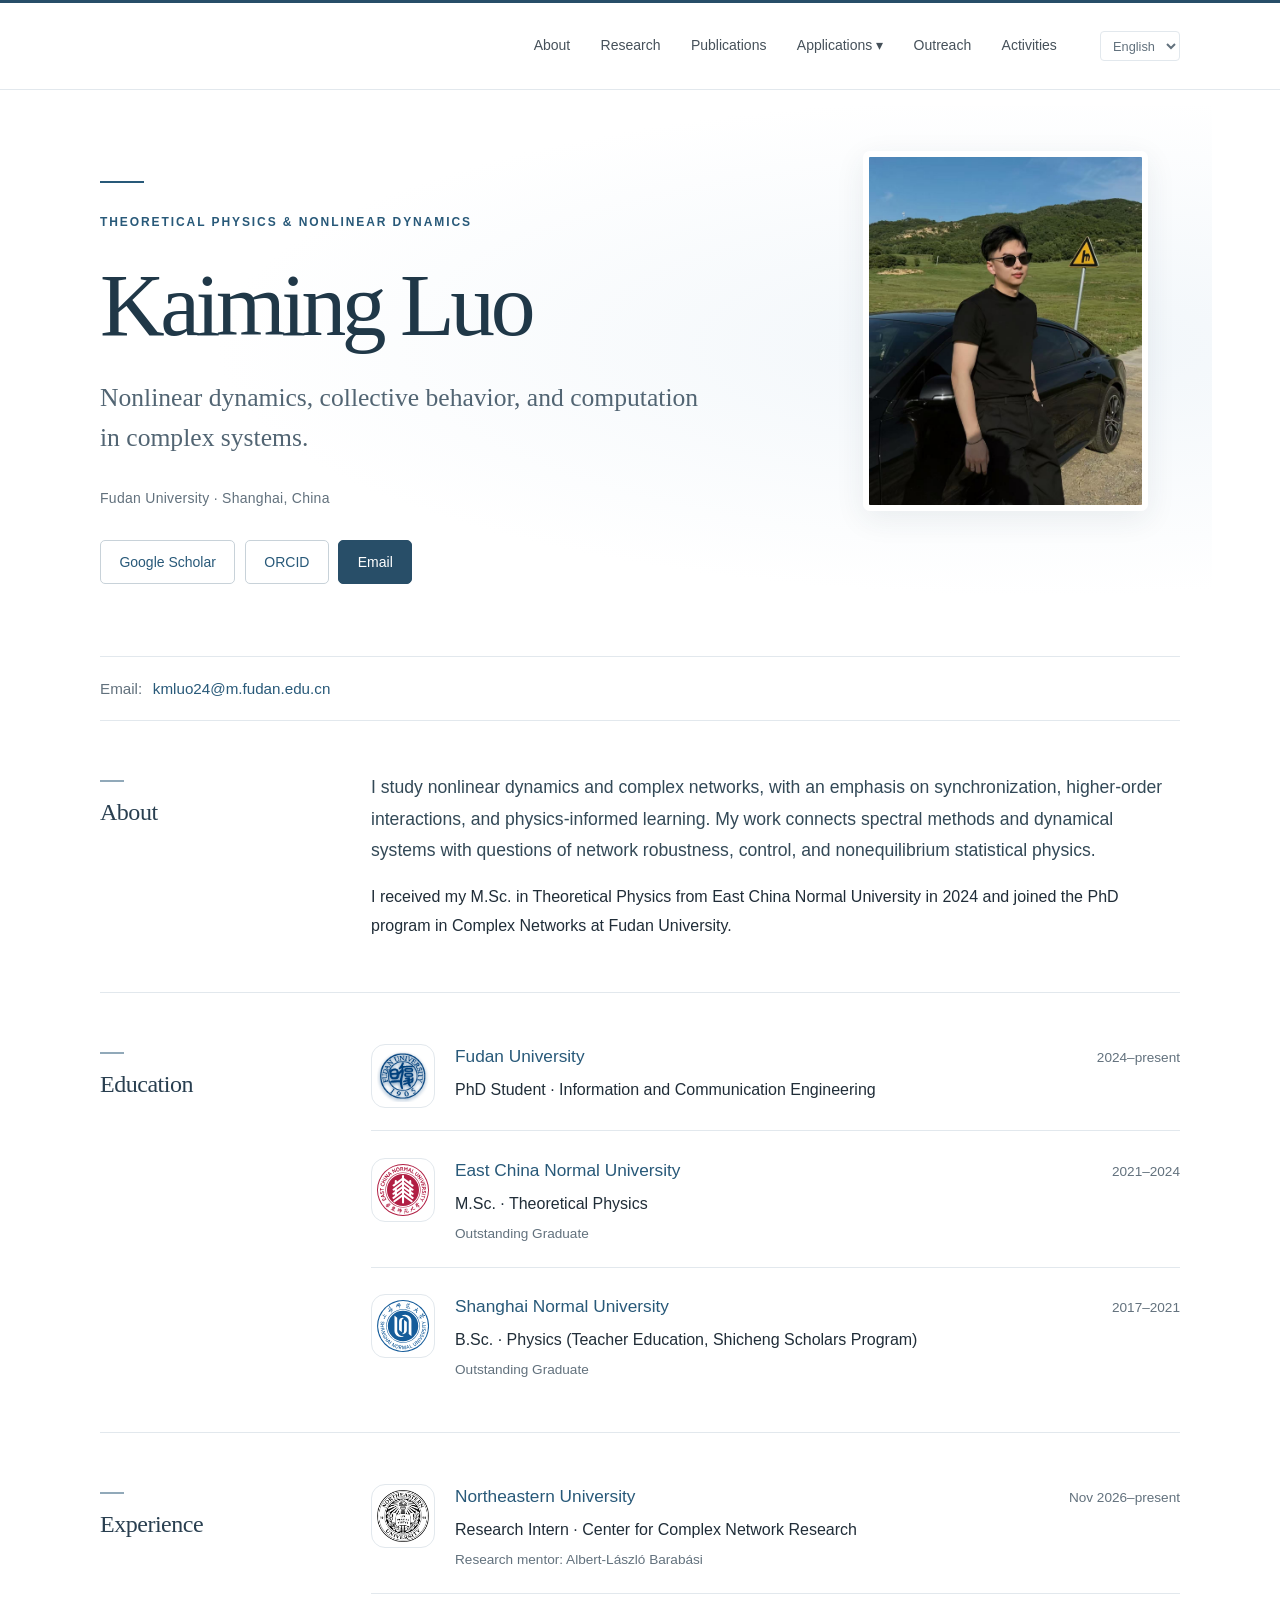
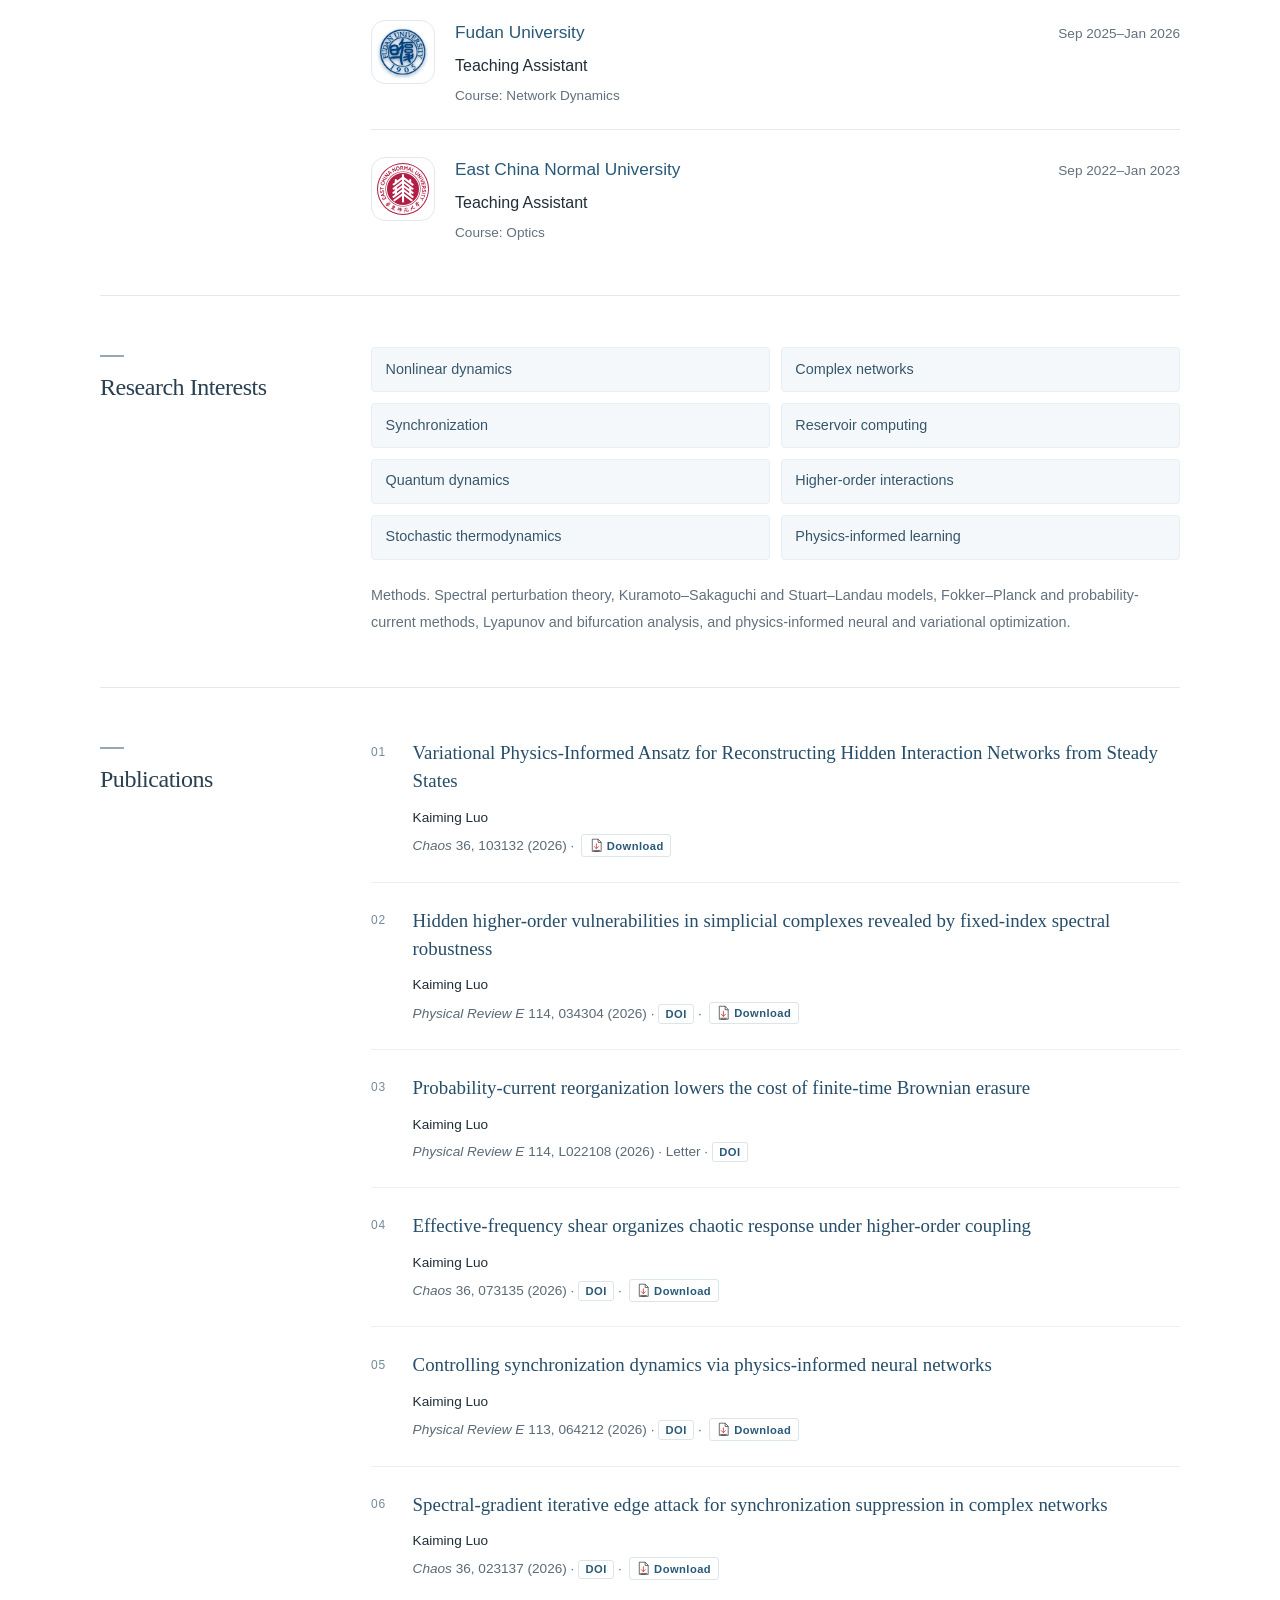
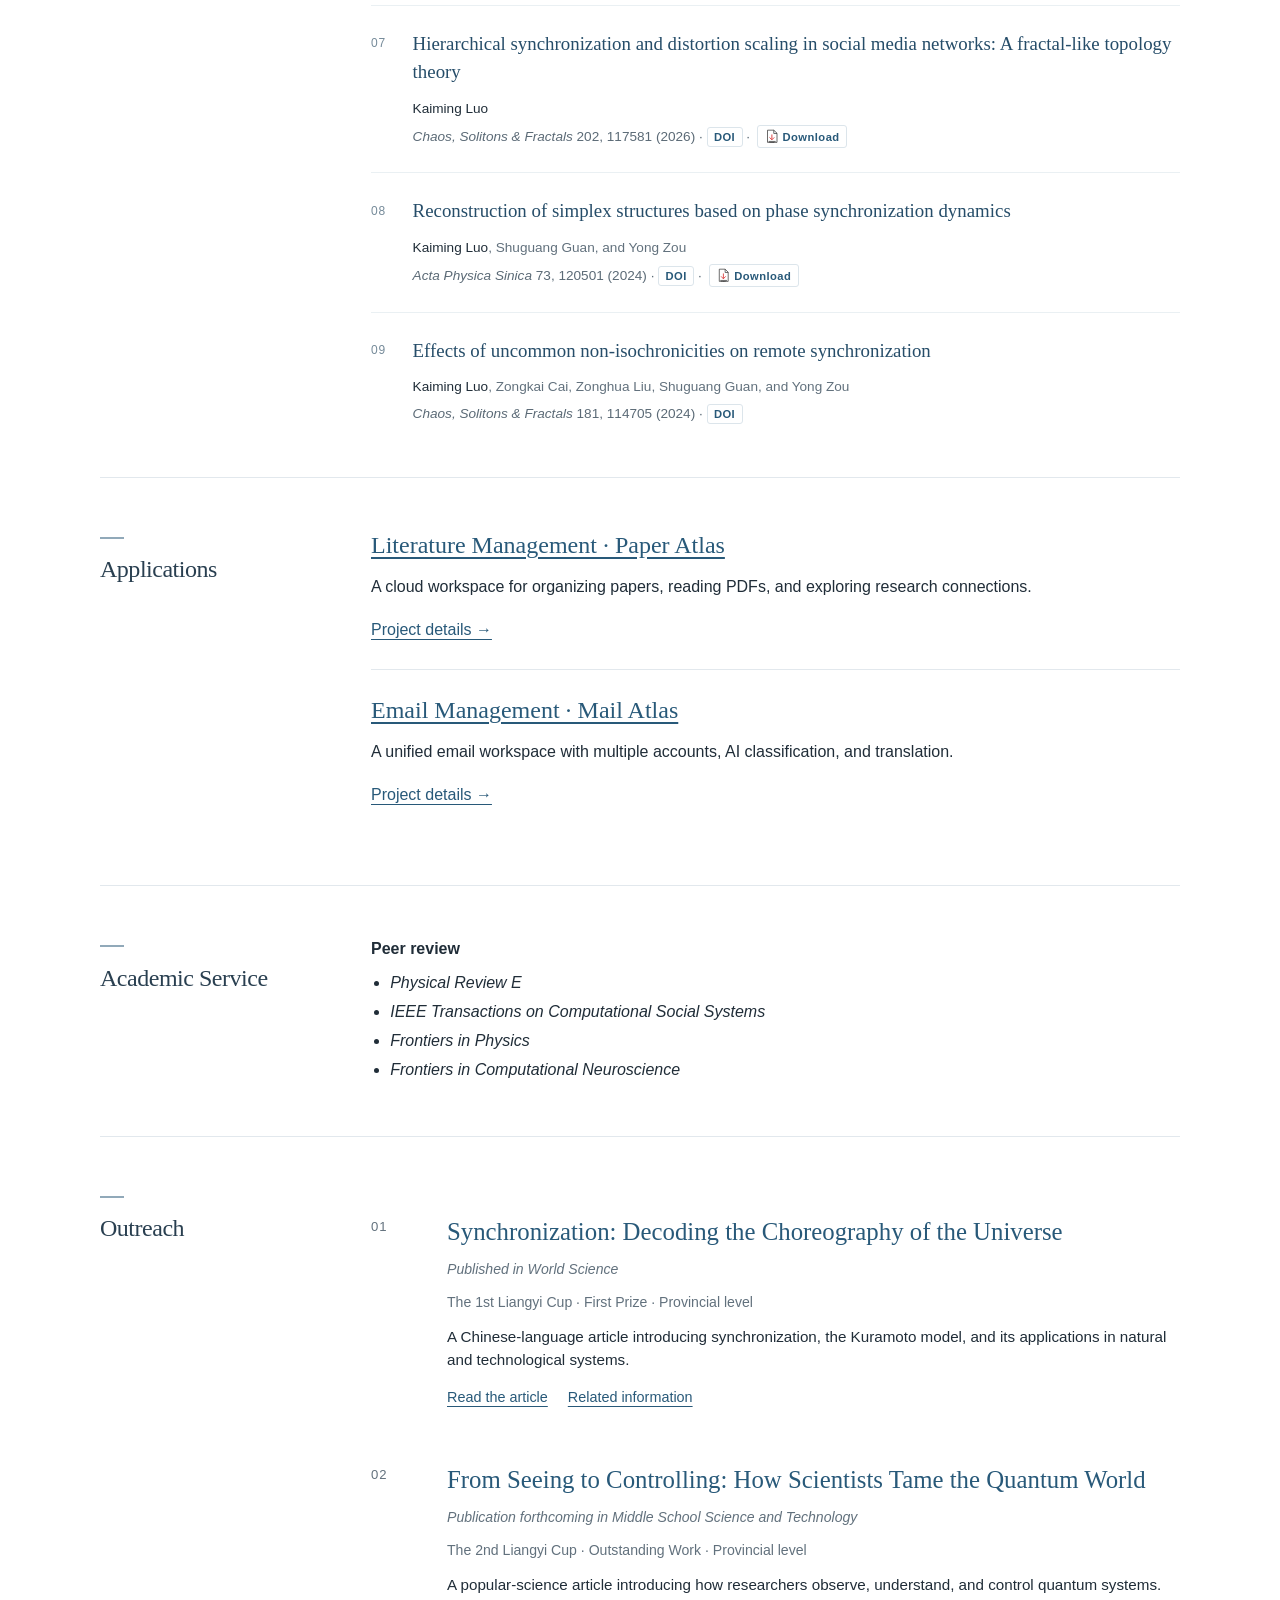
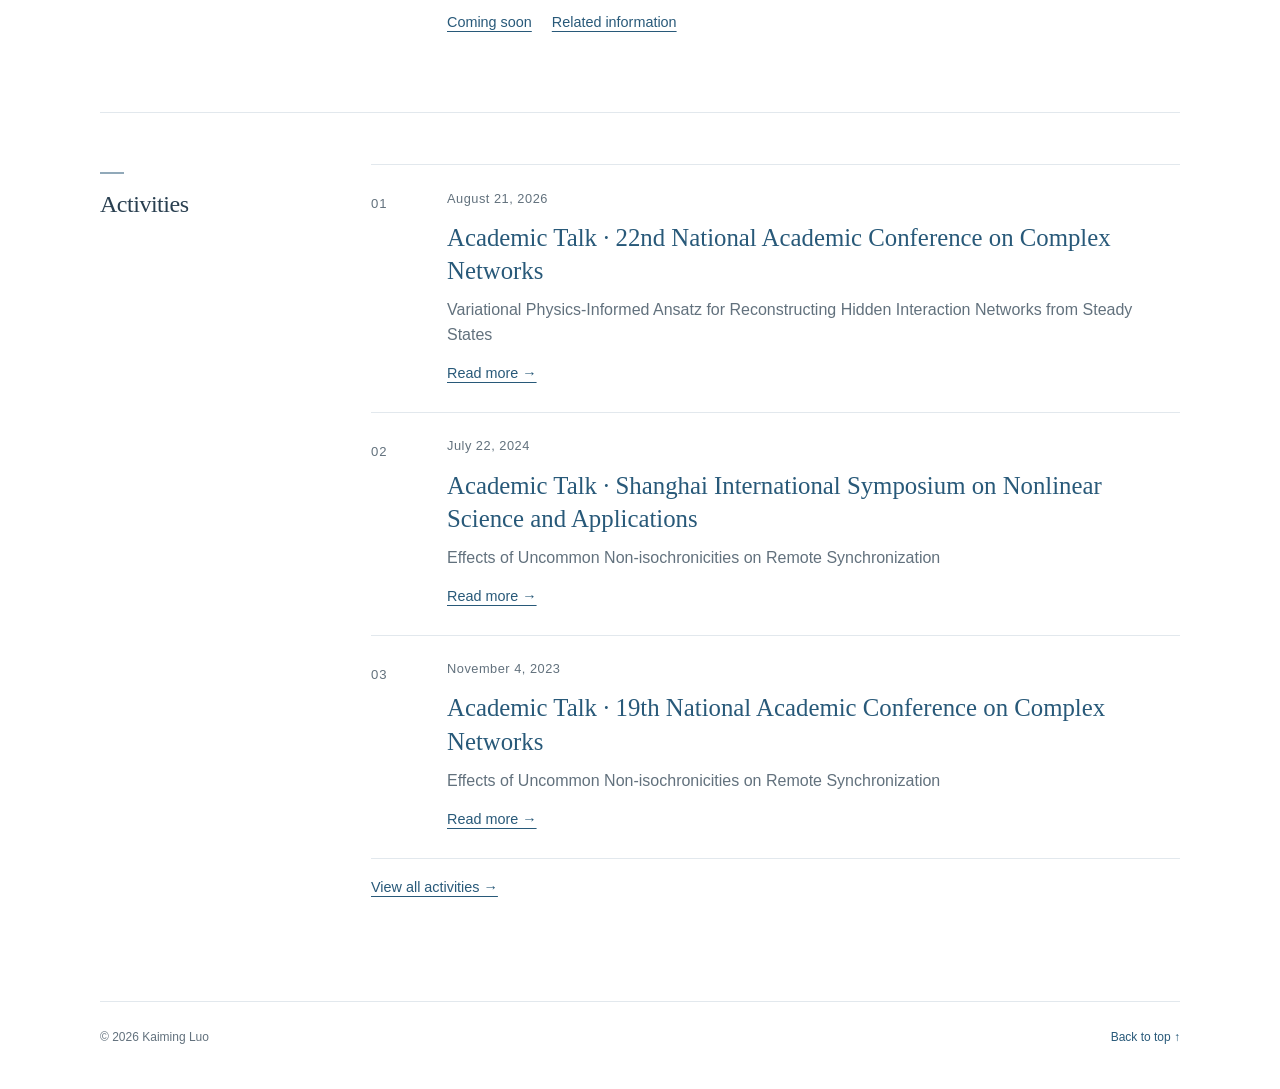
==== commit 5be0ea11: "Simplify the activities archive and link it from the homepage" ====
--- a/index.html
+++ b/index.html
@@ -7,10 +7,10 @@
   <meta name="theme-color" content="#ffffff">
   <title>Kaiming Luo | Academic Website</title>
   <link rel="icon" type="image/svg+xml" href="data:image/svg+xml,%3Csvg xmlns='http://www.w3.org/2000/svg' viewBox='0 0 64 64'%3E%3Crect width='64' height='64' rx='8' fill='%231e4058'/%3E%3Ctext x='32' y='42' text-anchor='middle' font-family='Georgia' font-size='32' fill='white'%3EKL%3C/text%3E%3C/svg%3E">
-  <link rel="stylesheet" href="./styles.css?v=20261104">
+  <link rel="stylesheet" href="./styles.css?v=20261117">
   <script src="./script.js" defer></script>
   <script src="./activities-data.js" defer></script>
-  <script src="./activities.js" defer></script>
+  <script src="./activities.js?v=20261117" defer></script>
   <script src="./language.js?v=20261104-degrees" defer></script>
   <script src="./applications.js?v=20261022" defer></script>
 </head>
@@ -103,7 +103,7 @@
     </section>
     <section class="section" id="activities" aria-labelledby="activities-title">
       <h2 id="activities-title">Activities</h2>
-      <div class="section-content" data-activities="latest"><p class="muted">Loading activities…</p></div>
+      <div class="section-content"><div data-activities="latest"><p class="muted">Loading activities…</p></div><p><a class="activity-archive-link" href="./activities.html" data-activity-zh="查看全部活动 →">View all activities →</a></p></div>
     </section>
   </main>
 
--- a/styles.css
+++ b/styles.css
@@ -1,307 +1,302 @@
-:root {
-  color-scheme: light;
-  --ink: #222a30;
-  --muted: #616970;
-  --accent: #254f6c;
-  --line: #e3e7ea;
-  font-family: -apple-system, BlinkMacSystemFont, "Segoe UI", Arial, sans-serif;
-  font-size: 16px;
-}
-* { box-sizing: border-box; }
-body { margin: 0; background: #fff; color: var(--ink); line-height: 1.75; }
-a { color: var(--accent); text-underline-offset: 4px; }
-a:hover { color: #102f46; text-decoration: underline; }
-a:focus-visible, button:focus-visible { outline: 2px solid var(--accent); outline-offset: 5px; }
-.skip-link { position: absolute; left: 1rem; top: -5rem; background: #fff; padding: .5rem 1rem; z-index: 10; }
-.skip-link:focus { top: .5rem; }
-.site-header { border-bottom: 1px solid var(--line); }
-.header-inner, .page, .site-footer { width: min(100% - 3rem, 960px); margin-inline: auto; }
-.header-inner { min-height: 88px; display: flex; justify-content: space-between; align-items: center; gap: 1.5rem; }
-.wordmark { font-family: Georgia, "Times New Roman", serif; font-size: 1.25rem; font-weight: 700; color: var(--ink); text-decoration: none; }
-nav { display: flex; flex-wrap: wrap; gap: 1.65rem; }
-nav a { font-size: .9rem; color: #46515a; text-decoration: none; }
-.intro { padding: 5.4rem 0 4.6rem; }
-.eyebrow { margin: 0 0 1.1rem; font-size: .78rem; letter-spacing: .12em; text-transform: uppercase; color: var(--accent); font-weight: 600; }
-h1, h2 { font-family: Georgia, "Times New Roman", serif; font-weight: 400; }
-h1 { margin: 0; font-size: clamp(2.8rem, 6vw, 4rem); letter-spacing: -.035em; line-height: 1.15; }
-.intro-text { margin: 1.35rem 0 1.8rem; font-size: 1.2rem; line-height: 1.65; color: #545e65; }
-.profile-links { display: flex; flex-wrap: wrap; gap: .6rem; }
-.button { display: inline-flex; align-items: center; flex-wrap: wrap; gap: .3rem; justify-content: center; min-height: 42px; border: 1px solid #c8d2d9; border-radius: 3px; padding: .45rem .95rem; font: inherit; font-size: .875rem; line-height: 1.5; color: var(--accent); background: #fff; text-decoration: none; }
-a.button:hover { border-color: var(--accent); background: #f5f8fa; text-decoration: none; }
-.button:disabled { color: #68737a; border-color: #dce1e5; background: #fafbfc; cursor: not-allowed; }
-.button-note { font-size: .8rem; }
-.availability { font-size: .8rem; color: var(--muted); margin: .75rem 0 0; }
-.section { display: grid; grid-template-columns: 220px minmax(0, 1fr); gap: 2.5rem; padding: 2.4rem 0; border-top: 1px solid var(--line); scroll-margin-top: 2rem; }
-h2 { margin: .1rem 0 0; font-size: 1.35rem; line-height: 1.4; }
-p { margin: 0 0 1rem; }
-.section-content > :last-child { margin-bottom: 0; }
-.muted { color: var(--muted); }
-.interests { display: grid; grid-template-columns: 1fr 1fr; gap: .55rem 1.5rem; list-style: none; margin: 0; padding: 0; }
-.interests li { padding-left: 1rem; position: relative; }
-.interests li::before { content: ""; position: absolute; width: 4px; height: 4px; border-radius: 50%; background: var(--accent); left: 0; top: .78rem; }
-.site-footer { margin-top: 2rem; padding: 1.5rem 0 2rem; border-top: 1px solid var(--line); display: flex; justify-content: space-between; gap: 1rem; color: var(--muted); font-size: .8rem; }
-.site-footer a { text-decoration: none; }
-.affiliation { color: var(--muted); margin: -1rem 0 1.5rem; font-size: .95rem; }
-h3 { font-size: 1rem; line-height: 1.55; margin: 0 0 .45rem; font-weight: 600; }
-.research-methods { margin-top: 1.5rem; color: var(--muted); }
-.publications { margin: 0; padding-left: 1.4rem; }
-.publications li { padding-left: .35rem; margin-bottom: 1.7rem; }
-.publications li:last-child { margin-bottom: 0; }
-.publications li::marker { color: var(--muted); font-size: .85rem; }
-.paper-title { font-weight: 600; text-decoration: none; line-height: 1.55; }
-.paper-authors, .paper-citation { font-size: .9rem; line-height: 1.65; margin: .3rem 0 0; }
-.paper-authors { color: var(--muted); }
-.paper-authors strong { color: var(--ink); font-weight: 500; }
-.project + .project { margin-top: 1.8rem; }
-.project p { margin-bottom: .45rem; }
-.project > a { font-size: .9rem; }
-.plain-list { padding-left: 1.2rem; margin: 0 0 1.5rem; }
-.education-item { margin-bottom: 1.4rem; }
-.education-item p { margin-bottom: .35rem; font-size: .95rem; }
-.subheading { margin-bottom: 1.25rem; }
-.cv-page { max-width: 850px; padding-bottom: 3rem; }
-.cv-actions { padding-top: 1.5rem; align-items: center; justify-content: space-between; }
-.cv-page .intro { padding: 3rem 0 2rem; }
-.cv-page .intro h1 { margin-bottom: 1rem; }
-.cv-section { border-top: 1px solid var(--line); padding: 1.75rem 0; }
-.cv-section > h2 { margin-bottom: 1.2rem; }
-@media (max-width: 700px) {
-  .header-inner, .page, .site-footer { width: min(100% - 2.5rem, 960px); }
-  .header-inner { flex-direction: column; align-items: flex-start; padding-block: 1.1rem; gap: .6rem; }
-  nav { gap: .35rem 1.25rem; }
-  nav a { padding-block: .4rem; }
-  .intro { padding: 3.5rem 0 3rem; }
-  .section { grid-template-columns: 1fr; gap: 1rem; padding-block: 2rem; }
-  .desktop-break { display: none; }
-}
-@media (max-width: 400px) {
-  .interests { grid-template-columns: 1fr; }
-  .site-footer { flex-wrap: wrap; }
-}
-@media print {
-  .cv-actions { display: none; }
-  .cv-section { padding-block: 1rem; }
-  .publications li, .education-item { break-inside: avoid; }
-  a { color: inherit; text-decoration: none; }
-  .site-header, .profile-links, .availability, .skip-link, .site-footer a, .button { display: none; }
-  .page, .site-footer { width: 100%; }
-  .intro { padding: 0 0 1.5rem; }
-  .section { padding-block: 1rem; break-inside: avoid; }
-}
-
-/* Refined editorial layout: quiet blue accents and a clear reading rhythm. */
-@media screen {
-  :root { --ink: #202d38; --accent: #285979; --muted: #62717d; --line: #e2e8ed; }
-  body { line-height: 1.8; -webkit-font-smoothing: antialiased; }
-  .header-inner, .page, .site-footer { width: min(100% - 5rem, 1080px); }
-  .site-header { background: #fff; border-top: 3px solid #284e68; }
-  .header-inner { min-height: 86px; }
-  .wordmark { font-weight: 400; font-size: 1.35rem; letter-spacing: -.035em; }
-  nav { gap: 1.9rem; }
-  nav a { padding: .6rem 0; font-size: .875rem; }
-  nav a[aria-current="location"] { color: var(--accent); text-decoration: underline; text-decoration-thickness: 2px; text-underline-offset: 9px; }
-  .intro { position: relative; padding: 5.7rem 0 4.5rem; border-bottom: 0; }
-  .intro::before { content: ""; display: block; width: 44px; height: 2px; background: var(--accent); margin-bottom: 1.8rem; }
-  .eyebrow { font-size: .75rem; letter-spacing: .16em; margin-bottom: 1.2rem; }
-  h1 { font-size: clamp(3.5rem, 7vw, 5.6rem); letter-spacing: -.05em; color: #203848; }
-  .intro-text { font-family: Georgia, "Times New Roman", serif; font-size: clamp(1.2rem, 2.3vw, 1.6rem); color: #526573; line-height: 1.55; margin-top: 1.4rem; margin-bottom: 1.8rem; }
-  .affiliation { font-size: .875rem; margin: 0 0 1.8rem; letter-spacing: .02em; }
-  .profile-links { gap: .6rem; }
-  .button { border-radius: 5px; min-height: 44px; padding: .55rem 1.15rem; font-weight: 500; }
-  .profile-links a:last-child, #cv .button { background: #284e68; color: white; border-color: #284e68; }
-  .profile-links a:last-child:hover, #cv .button:hover { background: #1c3b51; }
-  .button:disabled { background: white; border-color: #e2e7eb; color: #707b84; }
-  .availability { margin-top: .9rem; font-size: .75rem; }
-  .section { grid-template-columns: 215px minmax(0, 1fr); gap: 3.5rem; padding: 3.2rem 0; }
-  .section > h2 { font-size: 1.5rem; color: #293f50; letter-spacing: -.02em; max-width: 190px; }
-  .section > h2::before { content: ""; display: block; width: 24px; height: 2px; background: #91a9b9; margin: .4rem 0 .9rem; }
-  #about .section-content p:first-child { font-size: 1.1rem; color: #334957; }
-  .interests { gap: .65rem; }
-  .interests li { padding: .55rem .85rem; background: #f5f8fa; border: 1px solid #e9eef2; border-radius: 4px; font-size: .9rem; color: #36566c; }
-  .interests li::before { display: none; }
-  .research-methods { font-size: .9rem; line-height: 1.85; margin-top: 1.4rem; }
-  .publications { list-style: none; padding: 0; counter-reset: publication; }
-  .publications li { counter-increment: publication; position: relative; margin: 0; padding: 1.5rem 0 1.5rem 2.6rem; border-bottom: 1px solid #eaf0f3; }
-  .publications li:first-child { padding-top: 0; }
-  .publications li:last-child { padding-bottom: 0; border: 0; }
-  .publications li::before { content: counter(publication, decimal-leading-zero); position: absolute; left: 0; top: 1.7rem; font-size: .75rem; font-variant-numeric: tabular-nums; color: #758a99; letter-spacing: .06em; }
-  .publications li:first-child::before { top: .2rem; }
-  .paper-title { display: inline-block; font-family: Georgia, "Times New Roman", serif; font-size: 1.18rem; font-weight: 400; line-height: 1.5; color: #264d69; }
-  .paper-authors { margin-top: .6rem; font-size: .85rem; }
-  .paper-citation { font-size: .85rem; color: #5b6a76; }
-  .paper-citation a { display: inline-block; font: 600 .7rem -apple-system, BlinkMacSystemFont, "Segoe UI", sans-serif; letter-spacing: .04em; text-decoration: none; border: 1px solid #dce5eb; border-radius: 3px; padding: .18rem .4rem; }
-  #projects .section-content { display: grid; grid-template-columns: 1fr 1fr; gap: 1rem; }
-  .project { padding: 1.4rem; border: 1px solid #e0e7ed; border-radius: 6px; background: #fcfdfe; }
-  .project + .project { margin: 0; }
-  .project h3 { font-family: Georgia, "Times New Roman", serif; font-size: 1.15rem; font-weight: 400; line-height: 1.45; margin-bottom: .8rem; color: #29485f; }
-  .project p { font-size: .9rem; color: #5d6b76; margin-bottom: 1rem; line-height: 1.8; }
-  .project > a { font-size: .8rem; }
-  .education-item { position: relative; padding: 0 0 1.6rem 1.4rem; margin: 0; border-left: 1px solid #dce5eb; }
-  .education-item::before { content: ""; position: absolute; left: -4px; top: .6rem; width: 7px; height: 7px; background: #65879d; border-radius: 50%; }
-  .education-item h3 { font-size: 1rem; }
-  .education-item p { font-size: .875rem; }
-  .education-item:last-of-type { border-left-color: transparent; }
-  #contact { margin-top: .5rem; padding: 2.5rem; border: 1px solid #e2e9ee; border-radius: 7px; background: #f6f9fb; grid-template-columns: 175px minmax(0, 1fr); }
-  #contact .section-content > p:first-child { font-size: .9rem; color: var(--muted); }
-  #contact a[href^="mailto:"] { font-family: Georgia, "Times New Roman", serif; font-size: clamp(1rem, 2.7vw, 1.6rem); text-decoration: none; overflow-wrap: anywhere; }
-  #contact .section-content > p:nth-child(3), #contact .section-content > p:last-child { font-size: .875rem; }
-  .site-footer { margin-top: 3rem; padding: 1.6rem 0 2.5rem; font-size: .75rem; }
-  .cv-page { max-width: 850px; }
-  .cv-page .intro { padding-top: 2rem; }
-  .cv-page .intro::before { display: none; }
-  .cv-page h1 { font-size: 3.4rem; }
-}
-@media screen and (max-width: 900px) {
-  .section { grid-template-columns: 175px minmax(0, 1fr); gap: 2rem; }
-  #projects .section-content { grid-template-columns: 1fr; }
-  #contact { grid-template-columns: 145px minmax(0, 1fr); padding: 2rem; }
-}
-@media screen and (max-width: 700px) {
-  .header-inner, .page, .site-footer { width: calc(100% - 2.5rem); }
-  .header-inner { padding-block: 1rem; gap: .5rem; }
-  nav { gap: .2rem 1.2rem; }
-  nav a { font-size: .85rem; }
-  .intro { padding: 3.2rem 0; }
-  .intro::before { margin-bottom: 1.5rem; }
-  h1 { font-size: clamp(3rem, 12vw, 4.5rem); }
-  .eyebrow { font-size: .7rem; letter-spacing: .1em; }
-  .section { grid-template-columns: 1fr; gap: 1.5rem; padding-block: 2.4rem; }
-  .section > h2 { max-width: none; font-size: 1.5rem; }
-  .section > h2::before { display: none; }
-  .interests { grid-template-columns: 1fr 1fr; }
-  .interests li { font-size: .85rem; }
-  #contact { grid-template-columns: 1fr; gap: 1.2rem; padding: 1.5rem; }
-  .publications li { padding-left: 2rem; }
-  .paper-title { font-size: 1.1rem; }
-  .cv-actions { flex-wrap: wrap; }
-}
-@media screen and (max-width: 380px) {
-  .interests { grid-template-columns: 1fr; }
-}
-@media (prefers-reduced-motion: no-preference) {
-  a.button { transition: background-color .15s ease, border-color .15s ease; }
-}
-
-/* Static scientific ornament; separate from the reading column. */
-.dynamics-art { display: none; }
-@media screen {
-  #home { isolation: isolate; }
-  #home::after { content: ""; position: absolute; z-index: -1; inset: 1rem -2rem; pointer-events: none; background: radial-gradient(ellipse at 85% 45%, #f1f6fa 0%, transparent 60%); }
-  .dynamics-art { display: block; position: absolute; right: -1rem; top: 3.3rem; width: 43%; height: auto; pointer-events: none; z-index: -1; }
-  #home > :not(.dynamics-art) { max-width: 57%; }
-}
-@media screen and (max-width: 900px) {
-  .dynamics-art { width: 37%; top: 5rem; right: -1rem; opacity: .8; }
-  #home > :not(.dynamics-art) { max-width: 65%; }
-}
-@media screen and (max-width: 700px) {
-  #home { padding-bottom: 1.5rem; }
-  #home > :not(.dynamics-art) { max-width: 100%; }
-  .dynamics-art { position: relative; float: none; top: auto; right: auto; width: min(85%, 310px); margin: 1.5rem auto 0; opacity: .9; }
-  #home { display: flex; flex-direction: column; }
-  #home::before { order: -2; flex-shrink: 0; }
-  .dynamics-art { order: 1; }
-  #home::after { inset: 0; background: radial-gradient(ellipse at 50% 85%, #f1f6fa, transparent 65%); }
-}
-
-.about-email { margin: 0; padding: 1.1rem 0; border-top: 1px solid var(--line); color: var(--muted); font-size: .95rem; }
-.about-email a { margin-left: .4rem; overflow-wrap: anywhere; text-decoration: none; }
+:root {
+  color-scheme: light;
+  --ink: #222a30;
+  --muted: #616970;
+  --accent: #254f6c;
+  --line: #e3e7ea;
+  font-family: -apple-system, BlinkMacSystemFont, "Segoe UI", Arial, sans-serif;
+  font-size: 16px;
+}
+* { box-sizing: border-box; }
+body { margin: 0; background: #fff; color: var(--ink); line-height: 1.75; }
+a { color: var(--accent); text-underline-offset: 4px; }
+a:hover { color: #102f46; text-decoration: underline; }
+a:focus-visible, button:focus-visible { outline: 2px solid var(--accent); outline-offset: 5px; }
+.skip-link { position: absolute; left: 1rem; top: -5rem; background: #fff; padding: .5rem 1rem; z-index: 10; }
+.skip-link:focus { top: .5rem; }
+.site-header { border-bottom: 1px solid var(--line); }
+.header-inner, .page, .site-footer { width: min(100% - 3rem, 960px); margin-inline: auto; }
+.header-inner { min-height: 88px; display: flex; justify-content: space-between; align-items: center; gap: 1.5rem; }
+.wordmark { font-family: Georgia, "Times New Roman", serif; font-size: 1.25rem; font-weight: 700; color: var(--ink); text-decoration: none; }
+nav { display: flex; flex-wrap: wrap; gap: 1.65rem; }
+nav a { font-size: .9rem; color: #46515a; text-decoration: none; }
+.intro { padding: 5.4rem 0 4.6rem; }
+.eyebrow { margin: 0 0 1.1rem; font-size: .78rem; letter-spacing: .12em; text-transform: uppercase; color: var(--accent); font-weight: 600; }
+h1, h2 { font-family: Georgia, "Times New Roman", serif; font-weight: 400; }
+h1 { margin: 0; font-size: clamp(2.8rem, 6vw, 4rem); letter-spacing: -.035em; line-height: 1.15; }
+.intro-text { margin: 1.35rem 0 1.8rem; font-size: 1.2rem; line-height: 1.65; color: #545e65; }
+.profile-links { display: flex; flex-wrap: wrap; gap: .6rem; }
+.button { display: inline-flex; align-items: center; flex-wrap: wrap; gap: .3rem; justify-content: center; min-height: 42px; border: 1px solid #c8d2d9; border-radius: 3px; padding: .45rem .95rem; font: inherit; font-size: .875rem; line-height: 1.5; color: var(--accent); background: #fff; text-decoration: none; }
+a.button:hover { border-color: var(--accent); background: #f5f8fa; text-decoration: none; }
+.button:disabled { color: #68737a; border-color: #dce1e5; background: #fafbfc; cursor: not-allowed; }
+.button-note { font-size: .8rem; }
+.availability { font-size: .8rem; color: var(--muted); margin: .75rem 0 0; }
+.section { display: grid; grid-template-columns: 220px minmax(0, 1fr); gap: 2.5rem; padding: 2.4rem 0; border-top: 1px solid var(--line); scroll-margin-top: 2rem; }
+h2 { margin: .1rem 0 0; font-size: 1.35rem; line-height: 1.4; }
+p { margin: 0 0 1rem; }
+.section-content > :last-child { margin-bottom: 0; }
+.muted { color: var(--muted); }
+.interests { display: grid; grid-template-columns: 1fr 1fr; gap: .55rem 1.5rem; list-style: none; margin: 0; padding: 0; }
+.interests li { padding-left: 1rem; position: relative; }
+.interests li::before { content: ""; position: absolute; width: 4px; height: 4px; border-radius: 50%; background: var(--accent); left: 0; top: .78rem; }
+.site-footer { margin-top: 2rem; padding: 1.5rem 0 2rem; border-top: 1px solid var(--line); display: flex; justify-content: space-between; gap: 1rem; color: var(--muted); font-size: .8rem; }
+.site-footer a { text-decoration: none; }
+.affiliation { color: var(--muted); margin: -1rem 0 1.5rem; font-size: .95rem; }
+h3 { font-size: 1rem; line-height: 1.55; margin: 0 0 .45rem; font-weight: 600; }
+.research-methods { margin-top: 1.5rem; color: var(--muted); }
+.publications { margin: 0; padding-left: 1.4rem; }
+.publications li { padding-left: .35rem; margin-bottom: 1.7rem; }
+.publications li:last-child { margin-bottom: 0; }
+.publications li::marker { color: var(--muted); font-size: .85rem; }
+.paper-title { font-weight: 600; text-decoration: none; line-height: 1.55; }
+.paper-authors, .paper-citation { font-size: .9rem; line-height: 1.65; margin: .3rem 0 0; }
+.paper-authors { color: var(--muted); }
+.paper-authors strong { color: var(--ink); font-weight: 500; }
+.project + .project { margin-top: 1.8rem; }
+.project p { margin-bottom: .45rem; }
+.project > a { font-size: .9rem; }
+.plain-list { padding-left: 1.2rem; margin: 0 0 1.5rem; }
+.education-item { margin-bottom: 1.4rem; }
+.education-item p { margin-bottom: .35rem; font-size: .95rem; }
+.subheading { margin-bottom: 1.25rem; }
+.cv-page { max-width: 850px; padding-bottom: 3rem; }
+.cv-actions { padding-top: 1.5rem; align-items: center; justify-content: space-between; }
+.cv-page .intro { padding: 3rem 0 2rem; }
+.cv-page .intro h1 { margin-bottom: 1rem; }
+.cv-section { border-top: 1px solid var(--line); padding: 1.75rem 0; }
+.cv-section > h2 { margin-bottom: 1.2rem; }
+@media (max-width: 700px) {
+  .header-inner, .page, .site-footer { width: min(100% - 2.5rem, 960px); }
+  .header-inner { flex-direction: column; align-items: flex-start; padding-block: 1.1rem; gap: .6rem; }
+  nav { gap: .35rem 1.25rem; }
+  nav a { padding-block: .4rem; }
+  .intro { padding: 3.5rem 0 3rem; }
+  .section { grid-template-columns: 1fr; gap: 1rem; padding-block: 2rem; }
+  .desktop-break { display: none; }
+}
+@media (max-width: 400px) {
+  .interests { grid-template-columns: 1fr; }
+  .site-footer { flex-wrap: wrap; }
+}
+@media print {
+  .cv-actions { display: none; }
+  .cv-section { padding-block: 1rem; }
+  .publications li, .education-item { break-inside: avoid; }
+  a { color: inherit; text-decoration: none; }
+  .site-header, .profile-links, .availability, .skip-link, .site-footer a, .button { display: none; }
+  .page, .site-footer { width: 100%; }
+  .intro { padding: 0 0 1.5rem; }
+  .section { padding-block: 1rem; break-inside: avoid; }
+}
+
+/* Refined editorial layout: quiet blue accents and a clear reading rhythm. */
+@media screen {
+  :root { --ink: #202d38; --accent: #285979; --muted: #62717d; --line: #e2e8ed; }
+  body { line-height: 1.8; -webkit-font-smoothing: antialiased; }
+  .header-inner, .page, .site-footer { width: min(100% - 5rem, 1080px); }
+  .site-header { background: #fff; border-top: 3px solid #284e68; }
+  .header-inner { min-height: 86px; }
+  .wordmark { font-weight: 400; font-size: 1.35rem; letter-spacing: -.035em; }
+  nav { gap: 1.9rem; }
+  nav a { padding: .6rem 0; font-size: .875rem; }
+  nav a[aria-current="location"] { color: var(--accent); text-decoration: underline; text-decoration-thickness: 2px; text-underline-offset: 9px; }
+  .intro { position: relative; padding: 5.7rem 0 4.5rem; border-bottom: 0; }
+  .intro::before { content: ""; display: block; width: 44px; height: 2px; background: var(--accent); margin-bottom: 1.8rem; }
+  .eyebrow { font-size: .75rem; letter-spacing: .16em; margin-bottom: 1.2rem; }
+  h1 { font-size: clamp(3.5rem, 7vw, 5.6rem); letter-spacing: -.05em; color: #203848; }
+  .intro-text { font-family: Georgia, "Times New Roman", serif; font-size: clamp(1.2rem, 2.3vw, 1.6rem); color: #526573; line-height: 1.55; margin-top: 1.4rem; margin-bottom: 1.8rem; }
+  .affiliation { font-size: .875rem; margin: 0 0 1.8rem; letter-spacing: .02em; }
+  .profile-links { gap: .6rem; }
+  .button { border-radius: 5px; min-height: 44px; padding: .55rem 1.15rem; font-weight: 500; }
+  .profile-links a:last-child, #cv .button { background: #284e68; color: white; border-color: #284e68; }
+  .profile-links a:last-child:hover, #cv .button:hover { background: #1c3b51; }
+  .button:disabled { background: white; border-color: #e2e7eb; color: #707b84; }
+  .availability { margin-top: .9rem; font-size: .75rem; }
+  .section { grid-template-columns: 215px minmax(0, 1fr); gap: 3.5rem; padding: 3.2rem 0; }
+  .section > h2 { font-size: 1.5rem; color: #293f50; letter-spacing: -.02em; max-width: 190px; }
+  .section > h2::before { content: ""; display: block; width: 24px; height: 2px; background: #91a9b9; margin: .4rem 0 .9rem; }
+  #about .section-content p:first-child { font-size: 1.1rem; color: #334957; }
+  .interests { gap: .65rem; }
+  .interests li { padding: .55rem .85rem; background: #f5f8fa; border: 1px solid #e9eef2; border-radius: 4px; font-size: .9rem; color: #36566c; }
+  .interests li::before { display: none; }
+  .research-methods { font-size: .9rem; line-height: 1.85; margin-top: 1.4rem; }
+  .publications { list-style: none; padding: 0; counter-reset: publication; }
+  .publications li { counter-increment: publication; position: relative; margin: 0; padding: 1.5rem 0 1.5rem 2.6rem; border-bottom: 1px solid #eaf0f3; }
+  .publications li:first-child { padding-top: 0; }
+  .publications li:last-child { padding-bottom: 0; border: 0; }
+  .publications li::before { content: counter(publication, decimal-leading-zero); position: absolute; left: 0; top: 1.7rem; font-size: .75rem; font-variant-numeric: tabular-nums; color: #758a99; letter-spacing: .06em; }
+  .publications li:first-child::before { top: .2rem; }
+  .paper-title { display: inline-block; font-family: Georgia, "Times New Roman", serif; font-size: 1.18rem; font-weight: 400; line-height: 1.5; color: #264d69; }
+  .paper-authors { margin-top: .6rem; font-size: .85rem; }
+  .paper-citation { font-size: .85rem; color: #5b6a76; }
+  .paper-citation a { display: inline-block; font: 600 .7rem -apple-system, BlinkMacSystemFont, "Segoe UI", sans-serif; letter-spacing: .04em; text-decoration: none; border: 1px solid #dce5eb; border-radius: 3px; padding: .18rem .4rem; }
+  #projects .section-content { display: grid; grid-template-columns: 1fr 1fr; gap: 1rem; }
+  .project { padding: 1.4rem; border: 1px solid #e0e7ed; border-radius: 6px; background: #fcfdfe; }
+  .project + .project { margin: 0; }
+  .project h3 { font-family: Georgia, "Times New Roman", serif; font-size: 1.15rem; font-weight: 400; line-height: 1.45; margin-bottom: .8rem; color: #29485f; }
+  .project p { font-size: .9rem; color: #5d6b76; margin-bottom: 1rem; line-height: 1.8; }
+  .project > a { font-size: .8rem; }
+  .education-item { position: relative; padding: 0 0 1.6rem 1.4rem; margin: 0; border-left: 1px solid #dce5eb; }
+  .education-item::before { content: ""; position: absolute; left: -4px; top: .6rem; width: 7px; height: 7px; background: #65879d; border-radius: 50%; }
+  .education-item h3 { font-size: 1rem; }
+  .education-item p { font-size: .875rem; }
+  .education-item:last-of-type { border-left-color: transparent; }
+  #contact { margin-top: .5rem; padding: 2.5rem; border: 1px solid #e2e9ee; border-radius: 7px; background: #f6f9fb; grid-template-columns: 175px minmax(0, 1fr); }
+  #contact .section-content > p:first-child { font-size: .9rem; color: var(--muted); }
+  #contact a[href^="mailto:"] { font-family: Georgia, "Times New Roman", serif; font-size: clamp(1rem, 2.7vw, 1.6rem); text-decoration: none; overflow-wrap: anywhere; }
+  #contact .section-content > p:nth-child(3), #contact .section-content > p:last-child { font-size: .875rem; }
+  .site-footer { margin-top: 3rem; padding: 1.6rem 0 2.5rem; font-size: .75rem; }
+  .cv-page { max-width: 850px; }
+  .cv-page .intro { padding-top: 2rem; }
+  .cv-page .intro::before { display: none; }
+  .cv-page h1 { font-size: 3.4rem; }
+}
+@media screen and (max-width: 900px) {
+  .section { grid-template-columns: 175px minmax(0, 1fr); gap: 2rem; }
+  #projects .section-content { grid-template-columns: 1fr; }
+  #contact { grid-template-columns: 145px minmax(0, 1fr); padding: 2rem; }
+}
+@media screen and (max-width: 700px) {
+  .header-inner, .page, .site-footer { width: calc(100% - 2.5rem); }
+  .header-inner { padding-block: 1rem; gap: .5rem; }
+  nav { gap: .2rem 1.2rem; }
+  nav a { font-size: .85rem; }
+  .intro { padding: 3.2rem 0; }
+  .intro::before { margin-bottom: 1.5rem; }
+  h1 { font-size: clamp(3rem, 12vw, 4.5rem); }
+  .eyebrow { font-size: .7rem; letter-spacing: .1em; }
+  .section { grid-template-columns: 1fr; gap: 1.5rem; padding-block: 2.4rem; }
+  .section > h2 { max-width: none; font-size: 1.5rem; }
+  .section > h2::before { display: none; }
+  .interests { grid-template-columns: 1fr 1fr; }
+  .interests li { font-size: .85rem; }
+  #contact { grid-template-columns: 1fr; gap: 1.2rem; padding: 1.5rem; }
+  .publications li { padding-left: 2rem; }
+  .paper-title { font-size: 1.1rem; }
+  .cv-actions { flex-wrap: wrap; }
+}
+@media screen and (max-width: 380px) {
+  .interests { grid-template-columns: 1fr; }
+}
+@media (prefers-reduced-motion: no-preference) {
+  a.button { transition: background-color .15s ease, border-color .15s ease; }
+}
+
+/* Static scientific ornament; separate from the reading column. */
+.dynamics-art { display: none; }
+@media screen {
+  #home { isolation: isolate; }
+  #home::after { content: ""; position: absolute; z-index: -1; inset: 1rem -2rem; pointer-events: none; background: radial-gradient(ellipse at 85% 45%, #f1f6fa 0%, transparent 60%); }
+  .dynamics-art { display: block; position: absolute; right: -1rem; top: 3.3rem; width: 43%; height: auto; pointer-events: none; z-index: -1; }
+  #home > :not(.dynamics-art) { max-width: 57%; }
+}
+@media screen and (max-width: 900px) {
+  .dynamics-art { width: 37%; top: 5rem; right: -1rem; opacity: .8; }
+  #home > :not(.dynamics-art) { max-width: 65%; }
+}
+@media screen and (max-width: 700px) {
+  #home { padding-bottom: 1.5rem; }
+  #home > :not(.dynamics-art) { max-width: 100%; }
+  .dynamics-art { position: relative; float: none; top: auto; right: auto; width: min(85%, 310px); margin: 1.5rem auto 0; opacity: .9; }
+  #home { display: flex; flex-direction: column; }
+  #home::before { order: -2; flex-shrink: 0; }
+  .dynamics-art { order: 1; }
+  #home::after { inset: 0; background: radial-gradient(ellipse at 50% 85%, #f1f6fa, transparent 65%); }
+}
+
+.about-email { margin: 0; padding: 1.1rem 0; border-top: 1px solid var(--line); color: var(--muted); font-size: .95rem; }
+.about-email a { margin-left: .4rem; overflow-wrap: anywhere; text-decoration: none; }
 .about-email a:hover { text-decoration: underline; }
-.language-switcher { margin-left: 1.2rem; display: inline-flex; align-items: center; gap: .3rem; }
-nav { margin-left: auto; }
-.language-switcher select { border: 1px solid var(--line); border-radius: 4px; padding: .35rem .5rem; color: var(--muted); background: #fff; font: inherit; font-size: .8rem; }
-.sr-only { position: absolute; width: 1px; height: 1px; padding: 0; margin: -1px; overflow: hidden; clip: rect(0,0,0,0); white-space: nowrap; border: 0; }
-.outreach-item { padding: 1.35rem 1.5rem; border: 1px solid var(--line); border-radius: 6px; background: #fcfdfe; }
-.outreach-item h3 { font-family: Georgia, serif; font-size: 1.2rem; font-weight: 400; color: var(--accent); }
-.outreach-item p { font-size: .9rem; }
-.pdf-link { display: inline-flex; align-items: center; gap: .28rem; margin-left: .2rem; color: var(--accent); text-decoration: none; white-space: nowrap; }
-.pdf-link:hover { text-decoration: underline; }
-.pdf-icon { display: inline-block; width: .95rem; height: .95rem; object-fit: contain; vertical-align: -0.18rem; margin-right: .18rem; }
-.pdf-link { border: 1px solid #dce5eb; border-radius: 3px; padding: .08rem .38rem; }
-
-/* Activities: image-led summaries and a quiet long-form reading page. */
-.activity-card { display: block; overflow: hidden; border: 1px solid var(--line); border-radius: 6px; color: var(--ink); text-decoration: none; background: #fff; }
-.activity-card:hover { color: var(--ink); text-decoration: none; border-color: #a0b6c5; }
-.activity-image { display: block; width: 100%; height: auto; aspect-ratio: 8 / 5; object-fit: cover; background: #f2f6f9; }
-.activity-card-content { padding: 1.5rem; }
-.activity-date { display: block; font-size: .8rem; letter-spacing: .04em; color: var(--muted); margin-bottom: .7rem; }
-.activity-card h3 { font-family: Georgia, serif; color: var(--accent); font-size: 1.45rem; font-weight: 400; line-height: 1.4; }
-.activity-subtitle { color: var(--muted); font-size: .95rem; margin: .65rem 0 1.2rem; }
-.activity-read-more { color: var(--accent); font-size: .875rem; text-decoration: underline; text-underline-offset: 4px; }
-.activity-archive-link { display: inline-block; margin-top: 1rem; font-size: .9rem; }
-.activities-page, .activity-detail-page { min-height: 60vh; padding-bottom: 3rem; }
-.activity-grid { display: grid; grid-template-columns: repeat(2, minmax(0, 1fr)); gap: 2rem; }
-.activity-detail-header { margin: 3rem 0 2.5rem; }
-.activity-detail-header h1, [data-activities="detail"] > h1 { font-size: clamp(2rem, 4vw, 3.5rem); line-height: 1.2; }
-.activity-detail-subtitle { font-size: 1.2rem; color: var(--muted); margin-top: 1.4rem; max-width: 760px; }
-.activity-back { display: inline-block; margin-top: 2.5rem; font-size: .9rem; }
-.activity-detail-page { max-width: 900px; }
-.activity-figure { margin: 0 0 2.5rem; }
-.activity-figure .activity-image { aspect-ratio: auto; object-fit: contain; border-radius: 5px; }
-.activity-figure figcaption { margin-top: .6rem; font-size: .85rem; color: var(--muted); }
-.activity-prose { max-width: 720px; margin-inline: auto; font-size: 1.05rem; line-height: 1.9; overflow-wrap: anywhere; }
-@media (max-width: 700px) {
-  .activity-grid { grid-template-columns: 1fr; }
-  .activity-card-content { padding: 1.2rem; }
-  .activity-detail-header { margin-top: 2rem; }
-}
-
-/* Personal portrait, with the original image preserved. */
-@media screen {
-  #home .profile-photo { display: block; position: absolute; right: 2rem; top: 3.8rem; width: 285px; height: 360px; max-width: 32%; object-fit: cover; object-position: 50% 38%; border-radius: 7px; border: 6px solid white; box-shadow: 0 8px 30px #20384815; }
-}
-@media screen and (max-width: 900px) {
-  #home .profile-photo { right: 0; width: 230px; height: 310px; top: 5rem; }
-}
-@media screen and (max-width: 700px) {
-  #home .profile-photo { position: static; order: 1; width: 240px; height: 300px; max-width: 100%; margin: 2rem auto 1rem; }
-}
+.language-switcher { margin-left: 1.2rem; display: inline-flex; align-items: center; gap: .3rem; }
+nav { margin-left: auto; }
+.language-switcher select { border: 1px solid var(--line); border-radius: 4px; padding: .35rem .5rem; color: var(--muted); background: #fff; font: inherit; font-size: .8rem; }
+.sr-only { position: absolute; width: 1px; height: 1px; padding: 0; margin: -1px; overflow: hidden; clip: rect(0,0,0,0); white-space: nowrap; border: 0; }
+.outreach-item { padding: 1.35rem 1.5rem; border: 1px solid var(--line); border-radius: 6px; background: #fcfdfe; }
+.outreach-item h3 { font-family: Georgia, serif; font-size: 1.2rem; font-weight: 400; color: var(--accent); }
+.outreach-item p { font-size: .9rem; }
+.pdf-link { display: inline-flex; align-items: center; gap: .28rem; margin-left: .2rem; color: var(--accent); text-decoration: none; white-space: nowrap; }
+.pdf-link:hover { text-decoration: underline; }
+.pdf-icon { display: inline-block; width: .95rem; height: .95rem; object-fit: contain; vertical-align: -0.18rem; margin-right: .18rem; }
+.pdf-link { border: 1px solid #dce5eb; border-radius: 3px; padding: .08rem .38rem; }
+
+/* Activities: image-led summaries and a quiet long-form reading page. */
+.activity-card { display: block; overflow: hidden; border: 1px solid var(--line); border-radius: 6px; color: var(--ink); text-decoration: none; background: #fff; }
+.activity-card:hover { color: var(--ink); text-decoration: none; border-color: #a0b6c5; }
+.activity-image { display: block; width: 100%; height: auto; aspect-ratio: 8 / 5; object-fit: cover; background: #f2f6f9; }
+.activity-card-content { padding: 1.5rem; }
+.activity-date { display: block; font-size: .8rem; letter-spacing: .04em; color: var(--muted); margin-bottom: .7rem; }
+.activity-card h3 { font-family: Georgia, serif; color: var(--accent); font-size: 1.45rem; font-weight: 400; line-height: 1.4; }
+.activity-subtitle { color: var(--muted); font-size: .95rem; margin: .65rem 0 1.2rem; }
+.activity-read-more { color: var(--accent); font-size: .875rem; text-decoration: underline; text-underline-offset: 4px; }
+.activity-archive-link { display: inline-block; margin-top: 1rem; font-size: .9rem; }
+.activities-page, .activity-detail-page { min-height: 60vh; padding-bottom: 3rem; }
+.activity-detail-header { margin: 3rem 0 2.5rem; }
+.activity-detail-header h1, [data-activities="detail"] > h1 { font-size: clamp(2rem, 4vw, 3.5rem); line-height: 1.2; }
+.activity-detail-subtitle { font-size: 1.2rem; color: var(--muted); margin-top: 1.4rem; max-width: 760px; }
+.activity-back { display: inline-block; margin-top: 2.5rem; font-size: .9rem; }
+.activity-detail-page { max-width: 900px; }
+.activity-figure { margin: 0 0 2.5rem; }
+.activity-figure .activity-image { aspect-ratio: auto; object-fit: contain; border-radius: 5px; }
+.activity-figure figcaption { margin-top: .6rem; font-size: .85rem; color: var(--muted); }
+.activity-prose { max-width: 720px; margin-inline: auto; font-size: 1.05rem; line-height: 1.9; overflow-wrap: anywhere; }
+@media (max-width: 700px) {
+  .activity-card-content { padding: 1.2rem; }
+  .activity-detail-header { margin-top: 2rem; }
+}
+
+/* Personal portrait, with the original image preserved. */
+@media screen {
+  #home .profile-photo { display: block; position: absolute; right: 2rem; top: 3.8rem; width: 285px; height: 360px; max-width: 32%; object-fit: cover; object-position: 50% 38%; border-radius: 7px; border: 6px solid white; box-shadow: 0 8px 30px #20384815; }
+}
+@media screen and (max-width: 900px) {
+  #home .profile-photo { right: 0; width: 230px; height: 310px; top: 5rem; }
+}
+@media screen and (max-width: 700px) {
+  #home .profile-photo { position: static; order: 1; width: 240px; height: 300px; max-width: 100%; margin: 2rem auto 1rem; }
+}
 @media print { .profile-photo { display: none; } }
-
-.activity-gallery { display: grid; grid-template-columns: repeat(2, minmax(0, 1fr)); gap: 1.25rem; margin: 0 0 2.5rem; }
-.activity-gallery .activity-figure { margin: 0; }
-.activity-gallery .activity-image { aspect-ratio: 4 / 3; object-fit: cover; border-radius: 5px; }
-.activity-gallery figcaption { margin-top: .5rem; font-size: .82rem; line-height: 1.55; color: var(--muted); }
-#activities .activity-card { max-width: 720px; }
+
+.activity-gallery { display: grid; grid-template-columns: repeat(2, minmax(0, 1fr)); gap: 1.25rem; margin: 0 0 2.5rem; }
+.activity-gallery .activity-figure { margin: 0; }
+.activity-gallery .activity-image { aspect-ratio: 4 / 3; object-fit: cover; border-radius: 5px; }
+.activity-gallery figcaption { margin-top: .5rem; font-size: .82rem; line-height: 1.55; color: var(--muted); }
+#activities .activity-card { max-width: 720px; }
 @media (max-width: 700px) { .activity-gallery { grid-template-columns: 1fr; } }
-/* Publication-style activity list */
-.activity-row { display:grid; grid-template-columns: 3.5rem 1fr; gap:1.25rem; align-items:start; padding:1.35rem 0 1.5rem; border-top:1px solid var(--line); color:var(--ink); text-decoration:none; }
-.activity-row:last-child { border-bottom:1px solid var(--line); }
-.activity-row:hover { color:var(--ink); text-decoration:none; }
-.activity-number { color:var(--muted); font-size:.82rem; letter-spacing:.08em; padding-top:.35rem; }
-.activity-row-body { min-width:0; }
-.activity-row h3 { margin:.35rem 0 .65rem; font-family:Georgia,serif; color:var(--accent); font-size:clamp(1.15rem,2.2vw,1.55rem); font-weight:400; line-height:1.35; }
-.activity-row .activity-subtitle { margin:0 0 .7rem; color:var(--muted); font-size:1rem; line-height:1.55; }
-.activity-row .activity-read-more { color:var(--accent); font-size:.9rem; }
-.activity-row > .activity-image { width:120px; height:82px; object-fit:cover; grid-column:1 / -1; border-radius:4px; }
-.activity-row:has(> .activity-image) { grid-template-columns:3.5rem 1fr; }
-@media (min-width:700px) { .activity-row > .activity-image { grid-column:2; grid-row:1; width:180px; height:120px; justify-self:end; margin-left:1rem; } .activity-row > .activity-image + .activity-row-body { grid-column:2; padding-right:210px; } }
-/* Publication-style outreach entry */
-.outreach-item { display:grid; grid-template-columns:3.5rem 1fr; gap:1.25rem; padding:1.35rem 0 1.5rem; border-top:1px solid var(--line); background:transparent; border-radius:0; }
-.outreach-item:last-child { border-bottom:1px solid var(--line); }
-.outreach-item .activity-number { padding-top:.35rem; }
-.outreach-item-body h3 { margin:.35rem 0 .65rem; font-family:Georgia,serif; font-size:clamp(1.15rem,2.2vw,1.55rem); font-weight:400; color:var(--accent); line-height:1.35; }
-.outreach-item-body p { margin:0 0 .7rem; font-size:.95rem; line-height:1.55; }
-.outreach-item-body .muted { color:var(--muted); font-size:.88rem; }
+/* Publication-style activity list */
+.activity-row { display:grid; grid-template-columns: 3.5rem 1fr; gap:1.25rem; align-items:start; padding:1.35rem 0 1.5rem; border-top:1px solid var(--line); color:var(--ink); text-decoration:none; }
+.activity-row:last-child { border-bottom:1px solid var(--line); }
+.activity-row:hover { color:var(--ink); text-decoration:none; }
+.activity-number { color:var(--muted); font-size:.82rem; letter-spacing:.08em; padding-top:.35rem; }
+.activity-row-body { min-width:0; }
+.activity-row-title { margin:.35rem 0 .65rem; font-family:Georgia,serif; color:var(--accent); font-size:clamp(1.15rem,2.2vw,1.55rem); font-weight:400; line-height:1.35; }
+.activity-row .activity-subtitle { margin:0 0 .7rem; color:var(--muted); font-size:1rem; line-height:1.55; }
+.activity-row .activity-read-more { color:var(--accent); font-size:.9rem; }
+/* Publication-style outreach entry */
+.outreach-item { display:grid; grid-template-columns:3.5rem 1fr; gap:1.25rem; padding:1.35rem 0 1.5rem; border-top:1px solid var(--line); background:transparent; border-radius:0; }
+.outreach-item:last-child { border-bottom:1px solid var(--line); }
+.outreach-item .activity-number { padding-top:.35rem; }
+.outreach-item-body h3 { margin:.35rem 0 .65rem; font-family:Georgia,serif; font-size:clamp(1.15rem,2.2vw,1.55rem); font-weight:400; color:var(--accent); line-height:1.35; }
+.outreach-item-body p { margin:0 0 .7rem; font-size:.95rem; line-height:1.55; }
+.outreach-item-body .muted { color:var(--muted); font-size:.88rem; }
 .outreach-item-body a { color:var(--accent); font-size:.9rem; }
-/* Outreach entries are deliberately borderless. */
-.outreach-item,
+/* Outreach entries are deliberately borderless. */
+.outreach-item,
 .outreach-item:last-child { border: 0 !important; border-radius: 0 !important; background: transparent !important; }
-/* Journal names in outreach metadata */
-.outreach-item [data-i18n="outreachMetaPublication"],
+/* Journal names in outreach metadata */
+.outreach-item [data-i18n="outreachMetaPublication"],
 .outreach-item [data-i18n="outreach2MetaPublication"] { font-style: italic; }
 .apps-menu{position:relative;font-size:.875rem;color:#46515a}.apps-menu summary{cursor:pointer;padding:.6rem 0;list-style:none}.apps-menu summary::after{content:' ▾'}.apps-dropdown{position:absolute;right:0;top:100%;min-width:245px;padding:.5rem 1rem;background:white;border:1px solid var(--line);box-shadow:0 8px 24px #20384812;z-index:20}.apps-dropdown a{display:block;padding:.65rem 0;line-height:1.5}.application-entry{padding:0 0 1.5rem;margin:0 0 1.5rem;border-bottom:1px solid var(--line)}.application-entry:last-child{border:0;margin-bottom:0}.application-entry h3{font:400 1.5rem/1.4 Georgia,serif;margin:0 0 .7rem}.application-entry p{line-height:1.65}.app-credit{font-size:.8rem;margin-top:.75rem}@media(max-width:600px){.apps-menu summary{padding:.4rem 0}.apps-dropdown{left:0;right:auto;min-width:220px}}
 
 .application-features section { margin:2rem 0; }
 .application-features h2 { font-size:1.35rem; margin-bottom:.7rem; line-height:1.4; }
 .application-features p { line-height:1.85; }
-.bio-entry { margin:0 0 1.65rem; padding:0 0 1.4rem; border-bottom:1px solid var(--line); }
-.bio-entry:last-child { border:0; margin-bottom:0; padding-bottom:0; }
-.bio-heading { display:flex; justify-content:space-between; align-items:baseline; gap:1.5rem; }
-.bio-heading h3 { margin:0; font-size:1.08rem; line-height:1.5; font-weight:500; color:var(--accent); }
-.bio-heading span { white-space:nowrap; font-size:.85rem; color:var(--muted); }
-.bio-entry p { margin:.4rem 0 0; line-height:1.6; }
-.bio-entry .muted { font-size:.85rem; }
+.bio-entry { margin:0 0 1.65rem; padding:0 0 1.4rem; border-bottom:1px solid var(--line); }
+.bio-entry:last-child { border:0; margin-bottom:0; padding-bottom:0; }
+.bio-heading { display:flex; justify-content:space-between; align-items:baseline; gap:1.5rem; }
+.bio-heading h3 { margin:0; font-size:1.08rem; line-height:1.5; font-weight:500; color:var(--accent); }
+.bio-heading span { white-space:nowrap; font-size:.85rem; color:var(--muted); }
+.bio-entry p { margin:.4rem 0 0; line-height:1.6; }
+.bio-entry .muted { font-size:.85rem; }
 @media(max-width:600px) { .bio-heading { flex-direction:column; gap:.25rem; } }
 
 .bio-with-logo { display:grid; grid-template-columns:64px minmax(0,1fr); gap:1.25rem; align-items:start; }
@@ -309,3 +304,7 @@
 .bio-body { min-width:0; }
 @media(max-width:600px) { .bio-with-logo { grid-template-columns:52px minmax(0,1fr); gap:.85rem; } .university-seal { width:52px; height:52px; } }
 
+.activity-archive { max-width: 52rem; }
+.activity-archive .activity-row:focus-visible { outline-offset: 3px; }
+@media (max-width: 600px) { .activity-row { grid-template-columns: 1.8rem minmax(0, 1fr); gap: .65rem; } }
+
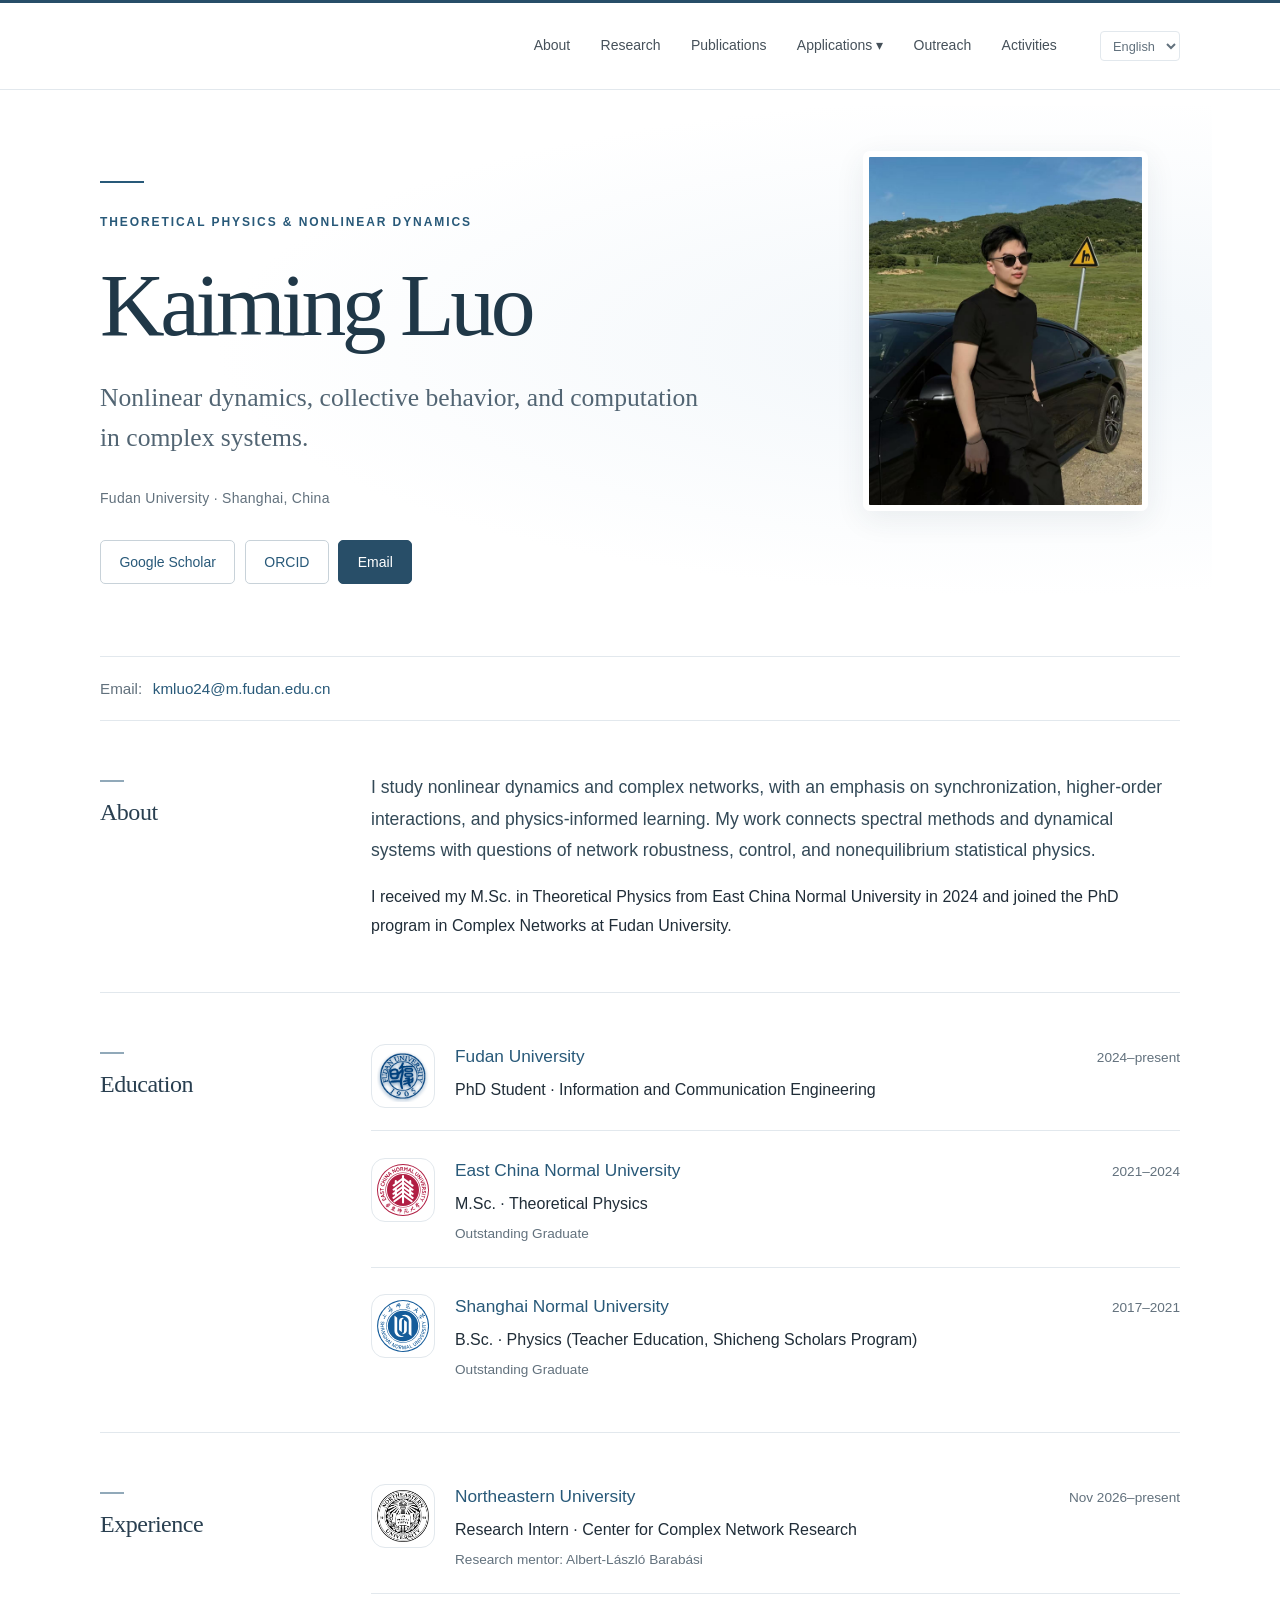
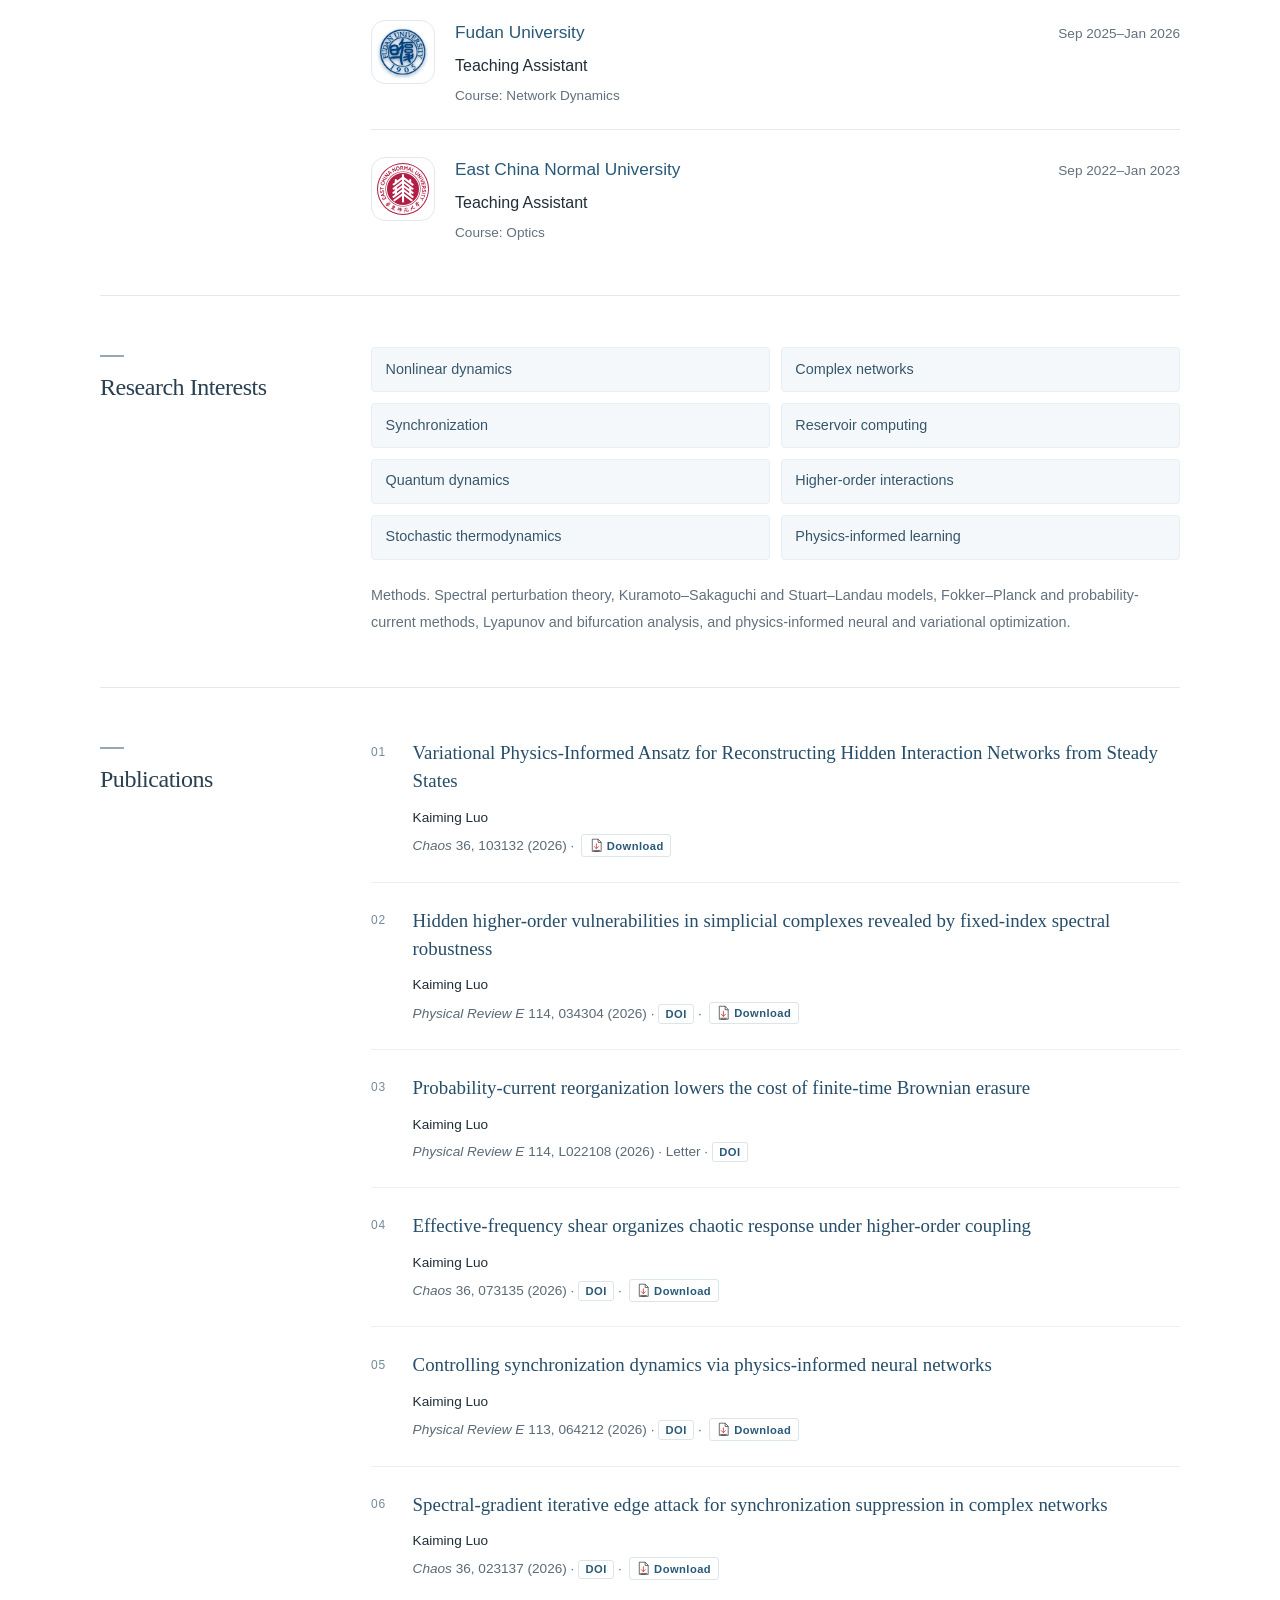
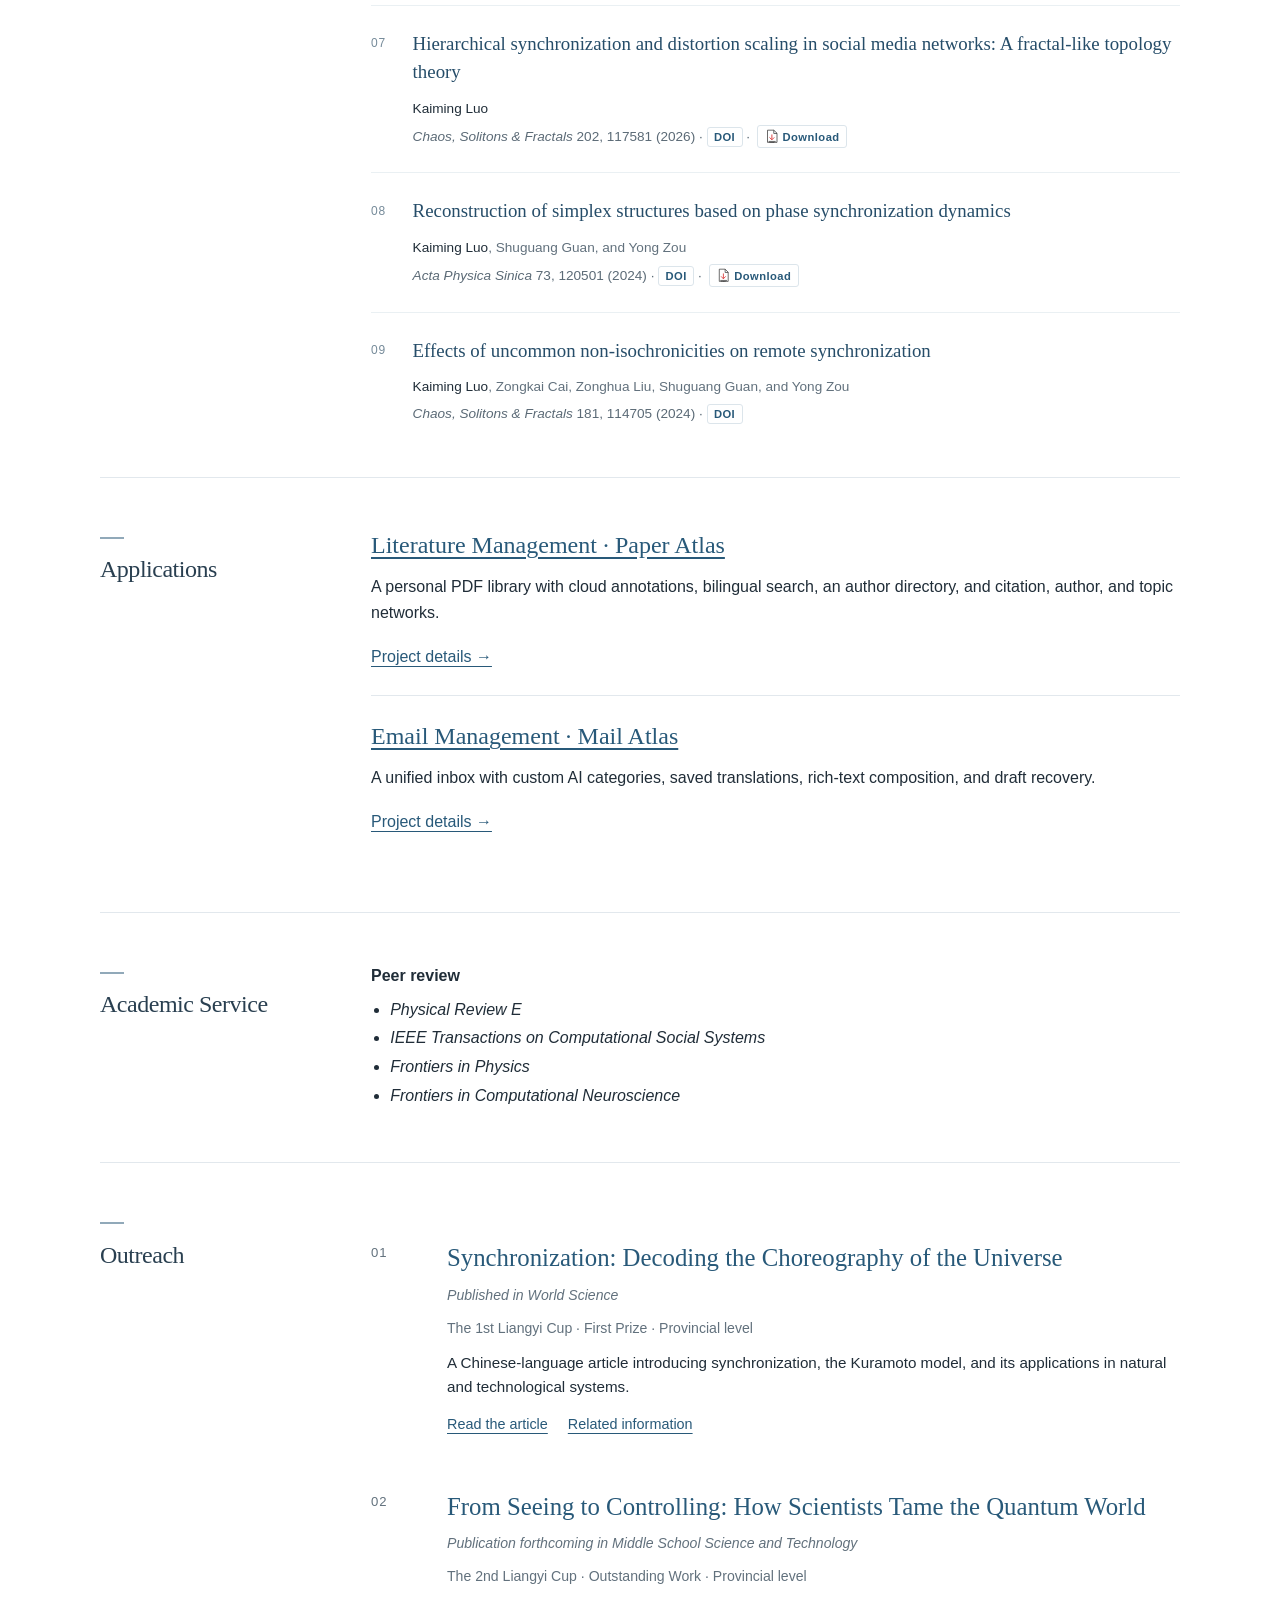
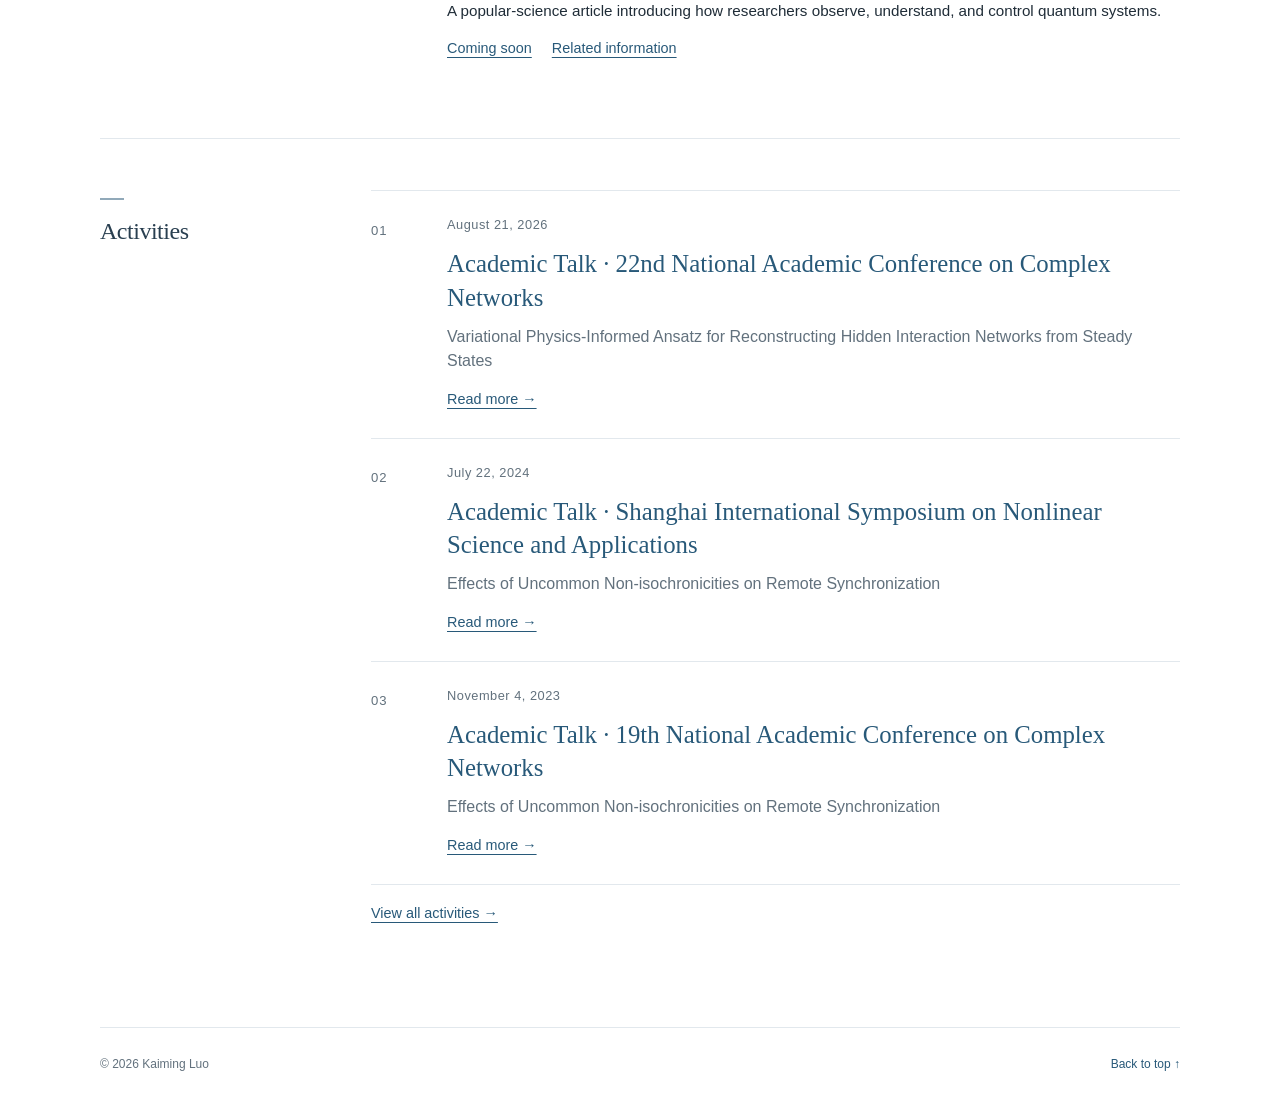
==== commit a4cbc7c2: "Expand bilingual Paper Atlas and Mail Atlas project showcases" ====
--- a/index.html
+++ b/index.html
@@ -7,12 +7,12 @@
   <meta name="theme-color" content="#ffffff">
   <title>Kaiming Luo | Academic Website</title>
   <link rel="icon" type="image/svg+xml" href="data:image/svg+xml,%3Csvg xmlns='http://www.w3.org/2000/svg' viewBox='0 0 64 64'%3E%3Crect width='64' height='64' rx='8' fill='%231e4058'/%3E%3Ctext x='32' y='42' text-anchor='middle' font-family='Georgia' font-size='32' fill='white'%3EKL%3C/text%3E%3C/svg%3E">
-  <link rel="stylesheet" href="./styles.css?v=20261117">
+  <link rel="stylesheet" href="./styles.css?v=20261117-cards">
   <script src="./script.js" defer></script>
   <script src="./activities-data.js" defer></script>
-  <script src="./activities.js?v=20261117" defer></script>
+  <script src="./activities.js?v=20261117-cards" defer></script>
   <script src="./language.js?v=20261104-degrees" defer></script>
-  <script src="./applications.js?v=20261022" defer></script>
+  <script src="./applications.js?v=20261118" defer></script>
 </head>
 <body>
   <a class="skip-link" href="#main">Skip to content</a>
@@ -86,8 +86,8 @@
     </section>
 
     <section class="section" id="applications" aria-labelledby="applications-title"><h2 id="applications-title" data-app-text="section">Applications</h2><div class="section-content">
-<article class="application-entry"><h3><a href="https://kmluo98.github.io/paper-atlas/" target="_blank" rel="noopener" data-app-text="paper">Literature Management</a></h3><p data-app-text="paperBrief">A cloud workspace for organizing papers, reading PDFs, and exploring research connections.</p><a href="./application.html?project=paper" data-app-text="details">Project details →</a></article>
-<article class="application-entry"><h3><a href="https://kmluo98.github.io/mail/" target="_blank" rel="noopener" data-app-text="mail">Email Management</a></h3><p data-app-text="mailBrief">A unified email workspace with multiple accounts, AI classification, and translation.</p><a href="./application.html?project=mail" data-app-text="details">Project details →</a></article>
+<article class="application-entry"><h3><a href="https://kmluo98.github.io/paper-atlas/" target="_blank" rel="noopener" data-app-text="paper">Literature Management</a></h3><p data-app-text="paperBrief">A personal PDF library with cloud annotations, bilingual search, an author directory, and citation, author, and topic networks.</p><a href="./application.html?project=paper" data-app-text="details">Project details →</a></article>
+<article class="application-entry"><h3><a href="https://kmluo98.github.io/mail/" target="_blank" rel="noopener" data-app-text="mail">Email Management</a></h3><p data-app-text="mailBrief">A unified inbox with custom AI categories, saved translations, rich-text composition, and draft recovery.</p><a href="./application.html?project=mail" data-app-text="details">Project details →</a></article>
 </div></section>
     <section class="section" id="service" aria-labelledby="service-title">
       <h2 id="service-title">Academic Service</h2>
--- a/styles.css
+++ b/styles.css
@@ -304,7 +304,14 @@
 .bio-body { min-width:0; }
 @media(max-width:600px) { .bio-with-logo { grid-template-columns:52px minmax(0,1fr); gap:.85rem; } .university-seal { width:52px; height:52px; } }
 
-.activity-archive { max-width: 52rem; }
-.activity-archive .activity-row:focus-visible { outline-offset: 3px; }
+.activity-archive { display:grid; grid-template-columns:repeat(2,minmax(0,1fr)); gap:1.5rem; }
+.activity-preview { display:flex; flex-direction:column; min-width:0; border:1px solid var(--line); border-radius:6px; overflow:hidden; color:inherit; text-decoration:none; }
+.activity-preview:hover { text-decoration:none; border-color:#a0b6c5; }
+.activity-preview:focus-visible { outline-offset:3px; }
+.activity-preview-image { display:block; width:100%; aspect-ratio:16/10; object-fit:cover; background:#f2f6f9; }
+.activity-preview .activity-row-body { display:flex; flex-direction:column; flex:1; padding:1.15rem 1.3rem; }
+.activity-preview .activity-subtitle { margin:0 0 .8rem; }
+.activity-preview .activity-read-more { margin-top:auto; }
+@media(max-width:680px) { .activity-archive { grid-template-columns:1fr; } }
 @media (max-width: 600px) { .activity-row { grid-template-columns: 1.8rem minmax(0, 1fr); gap: .65rem; } }
 
